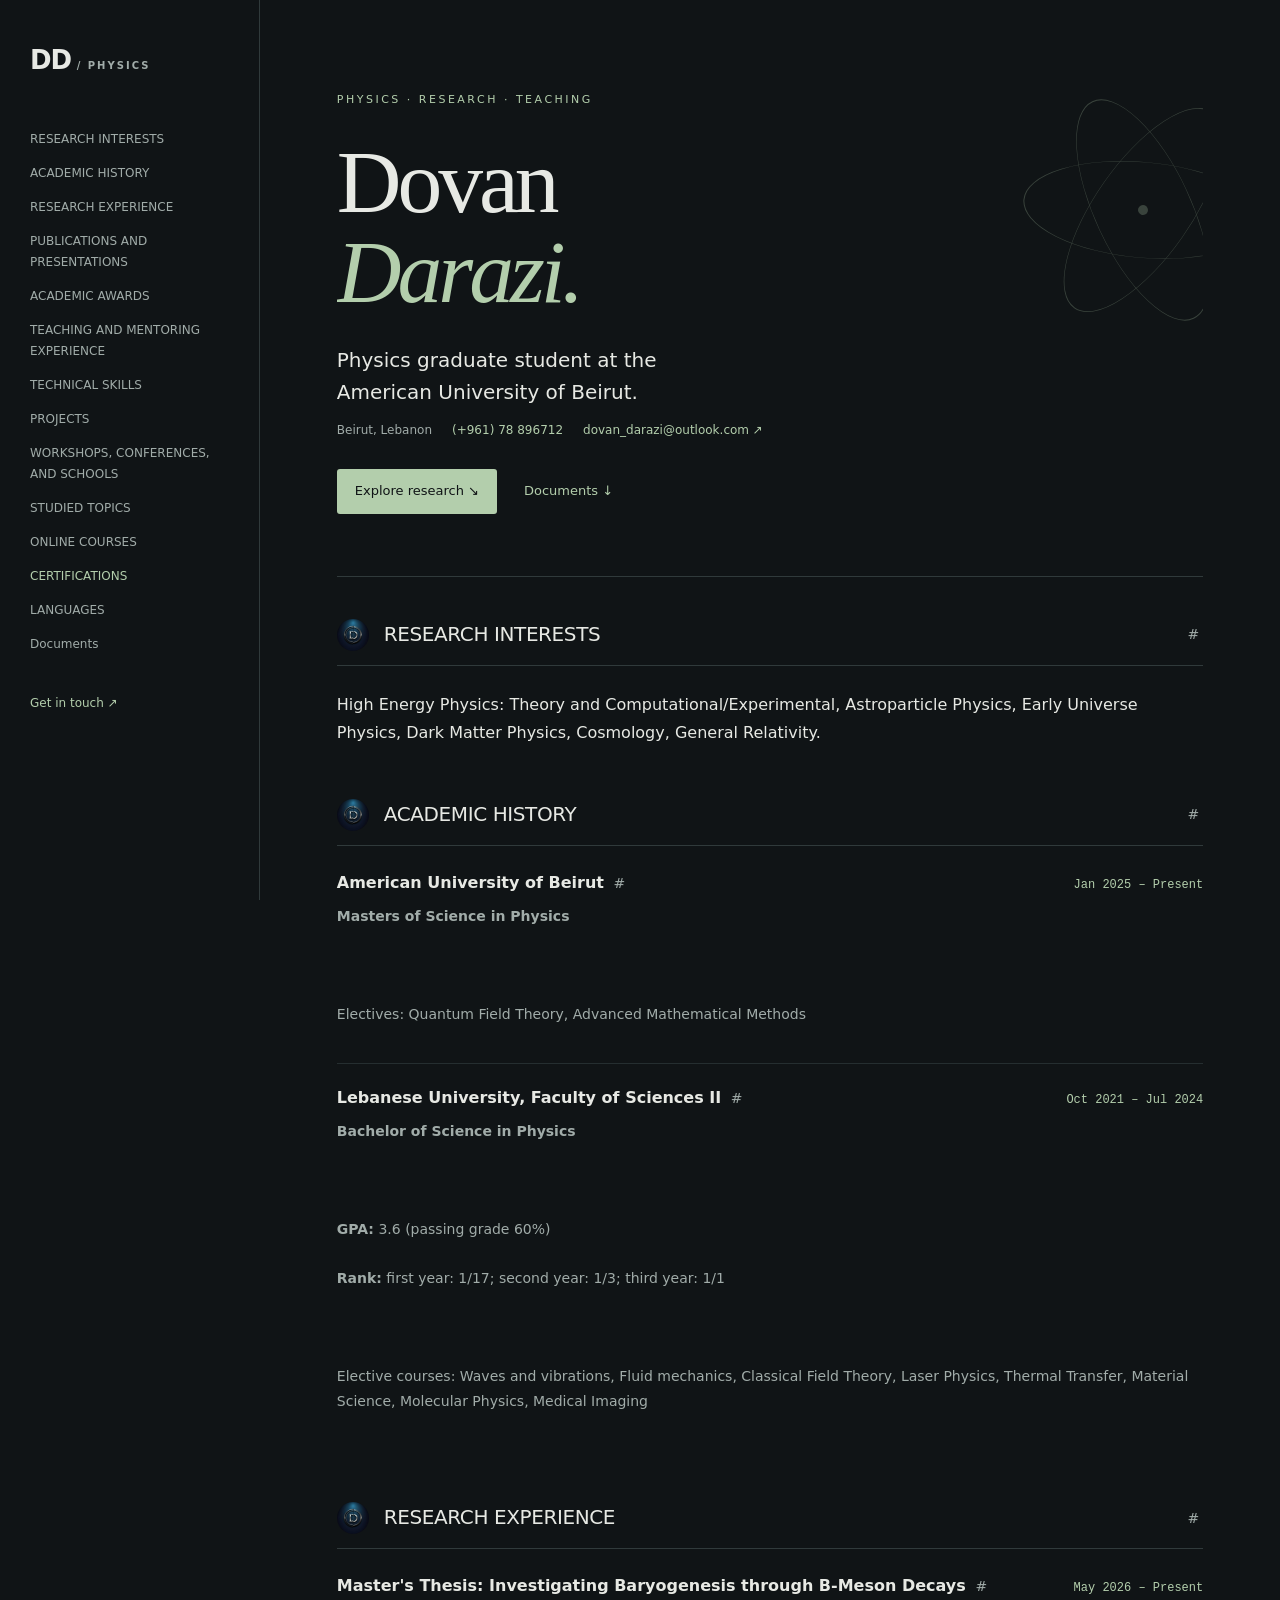
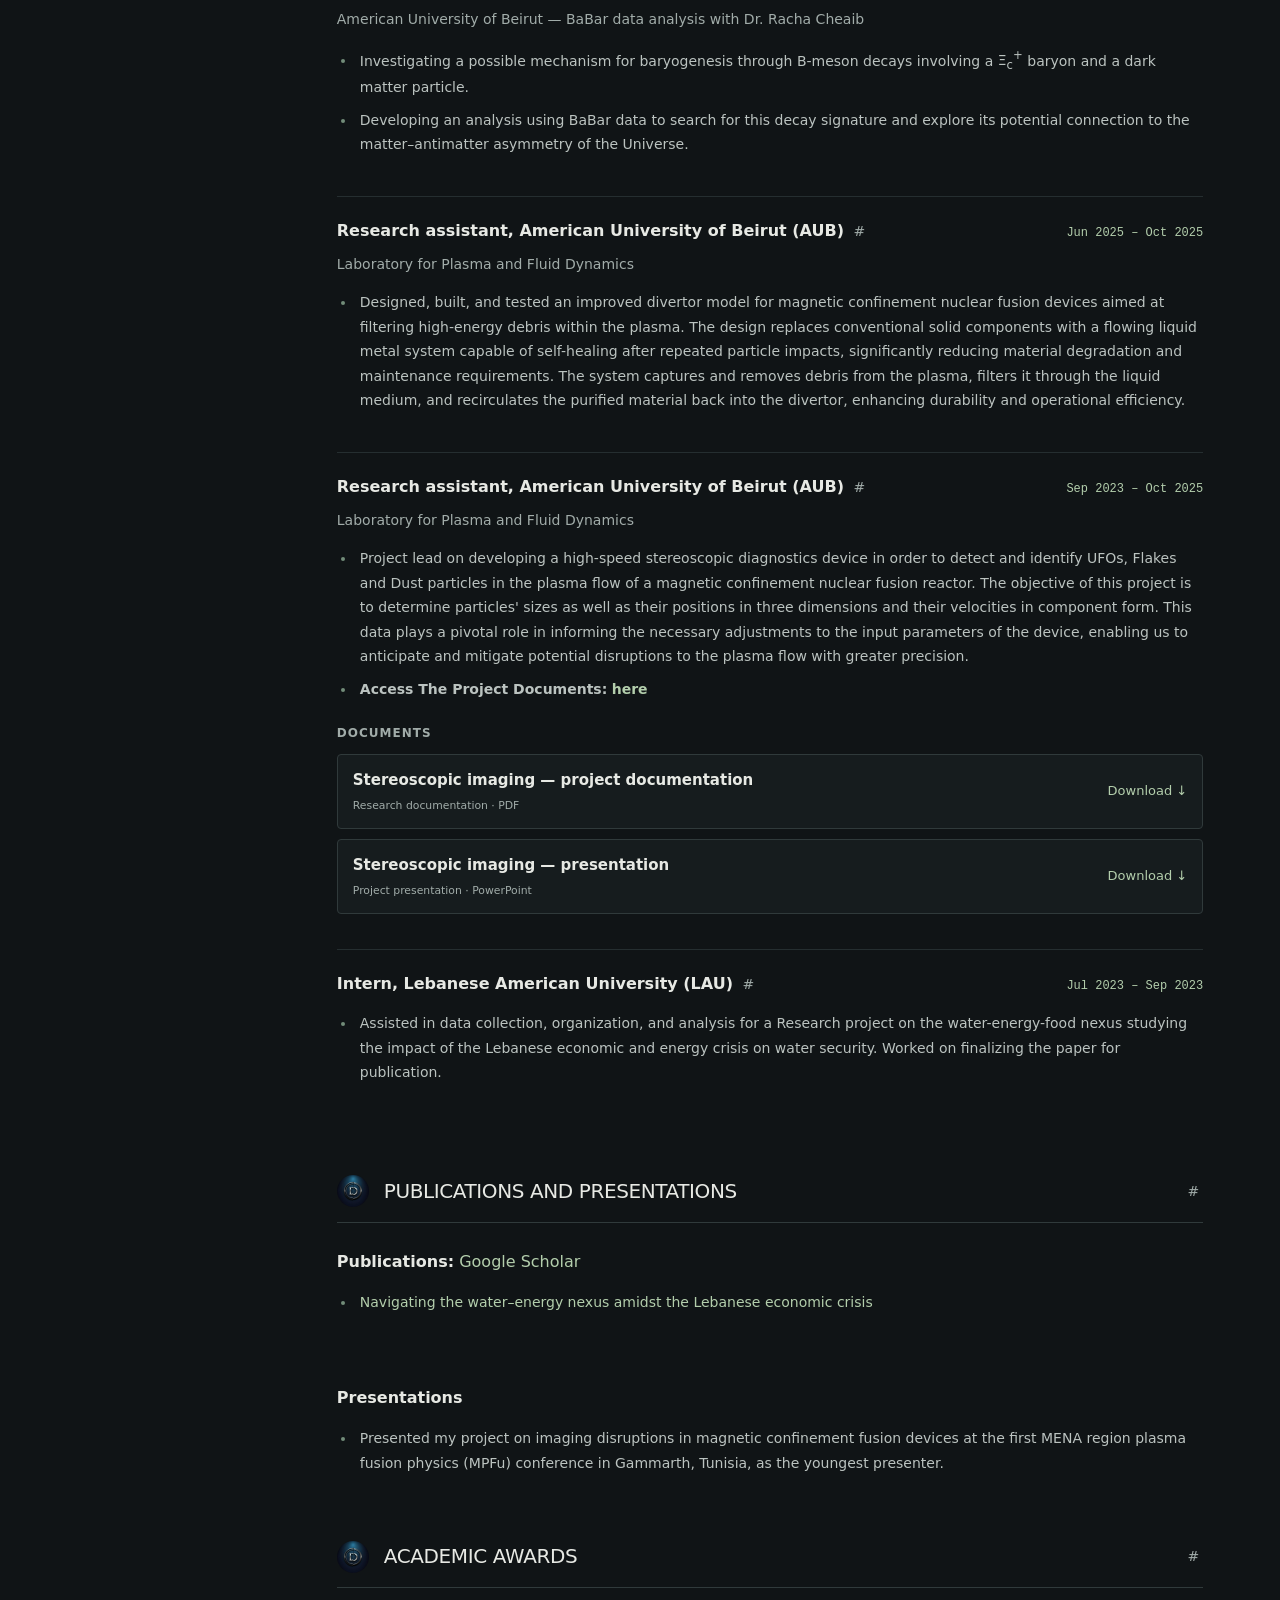
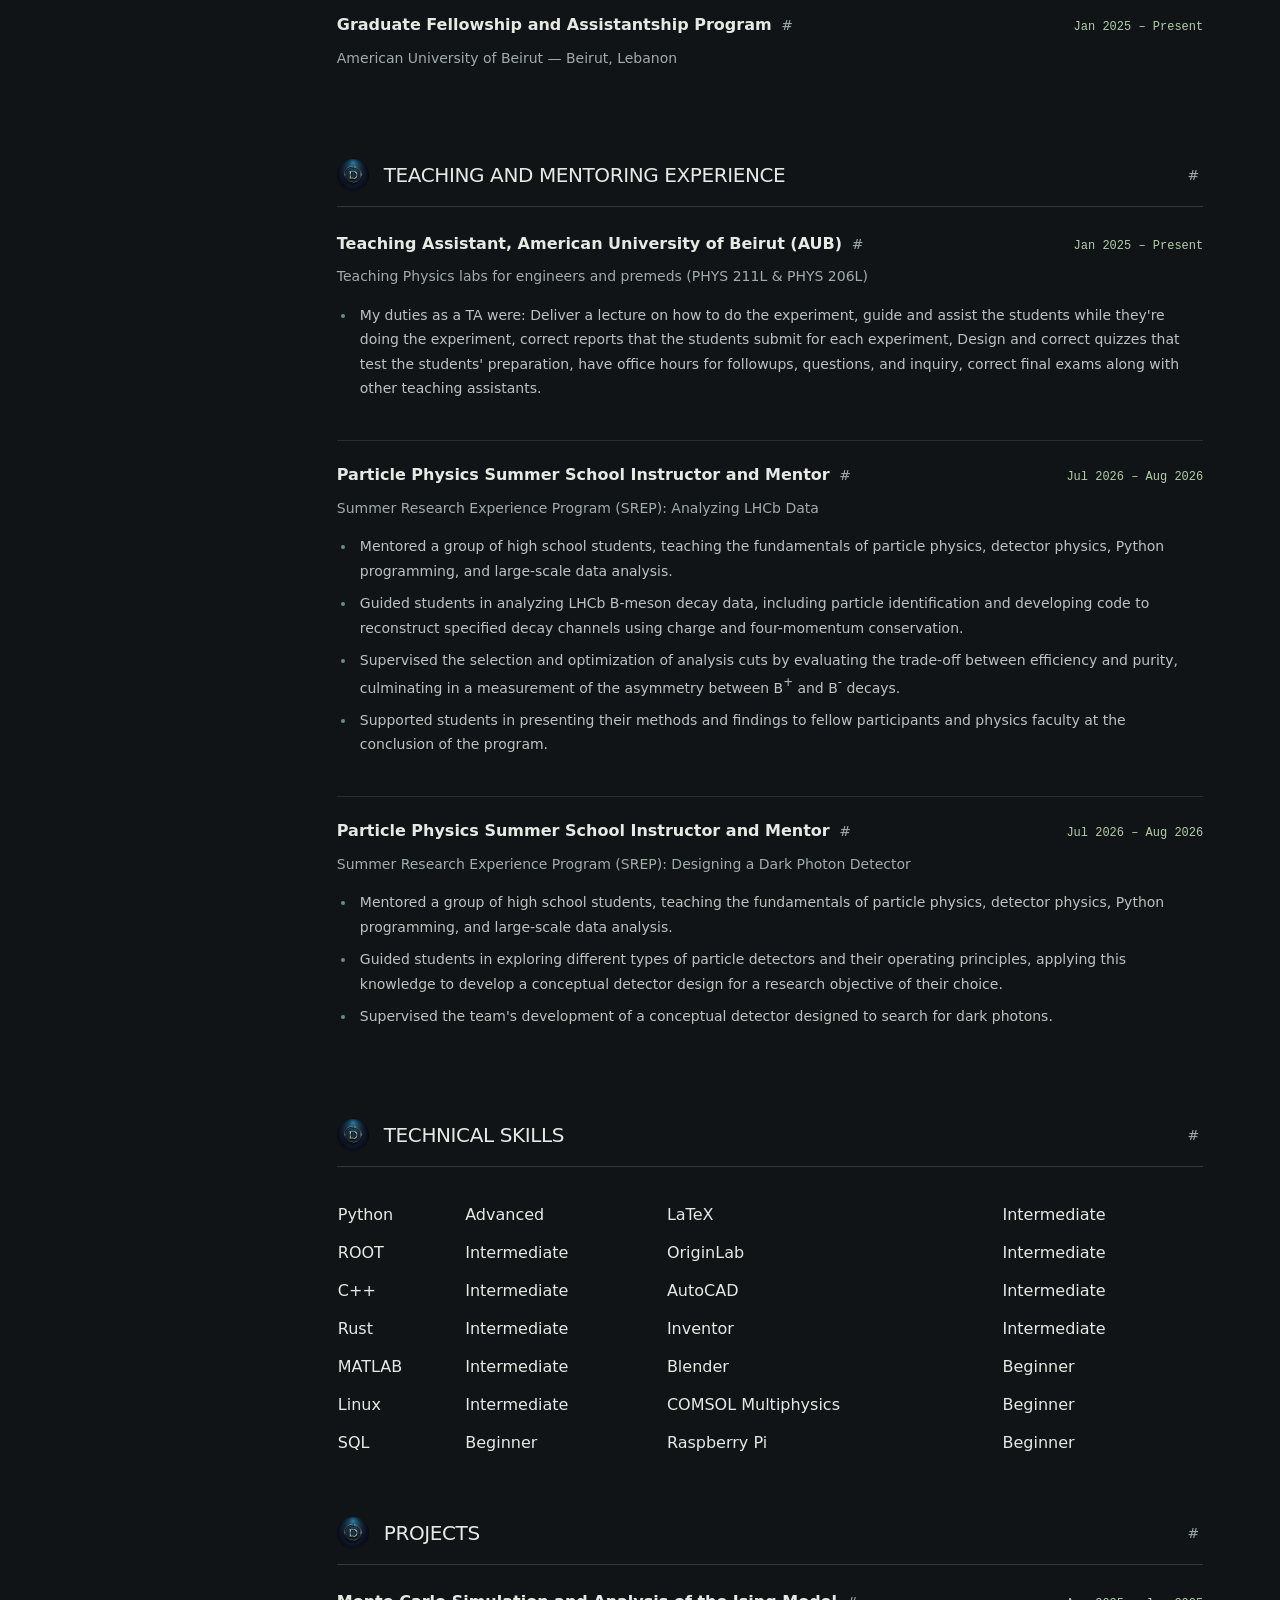
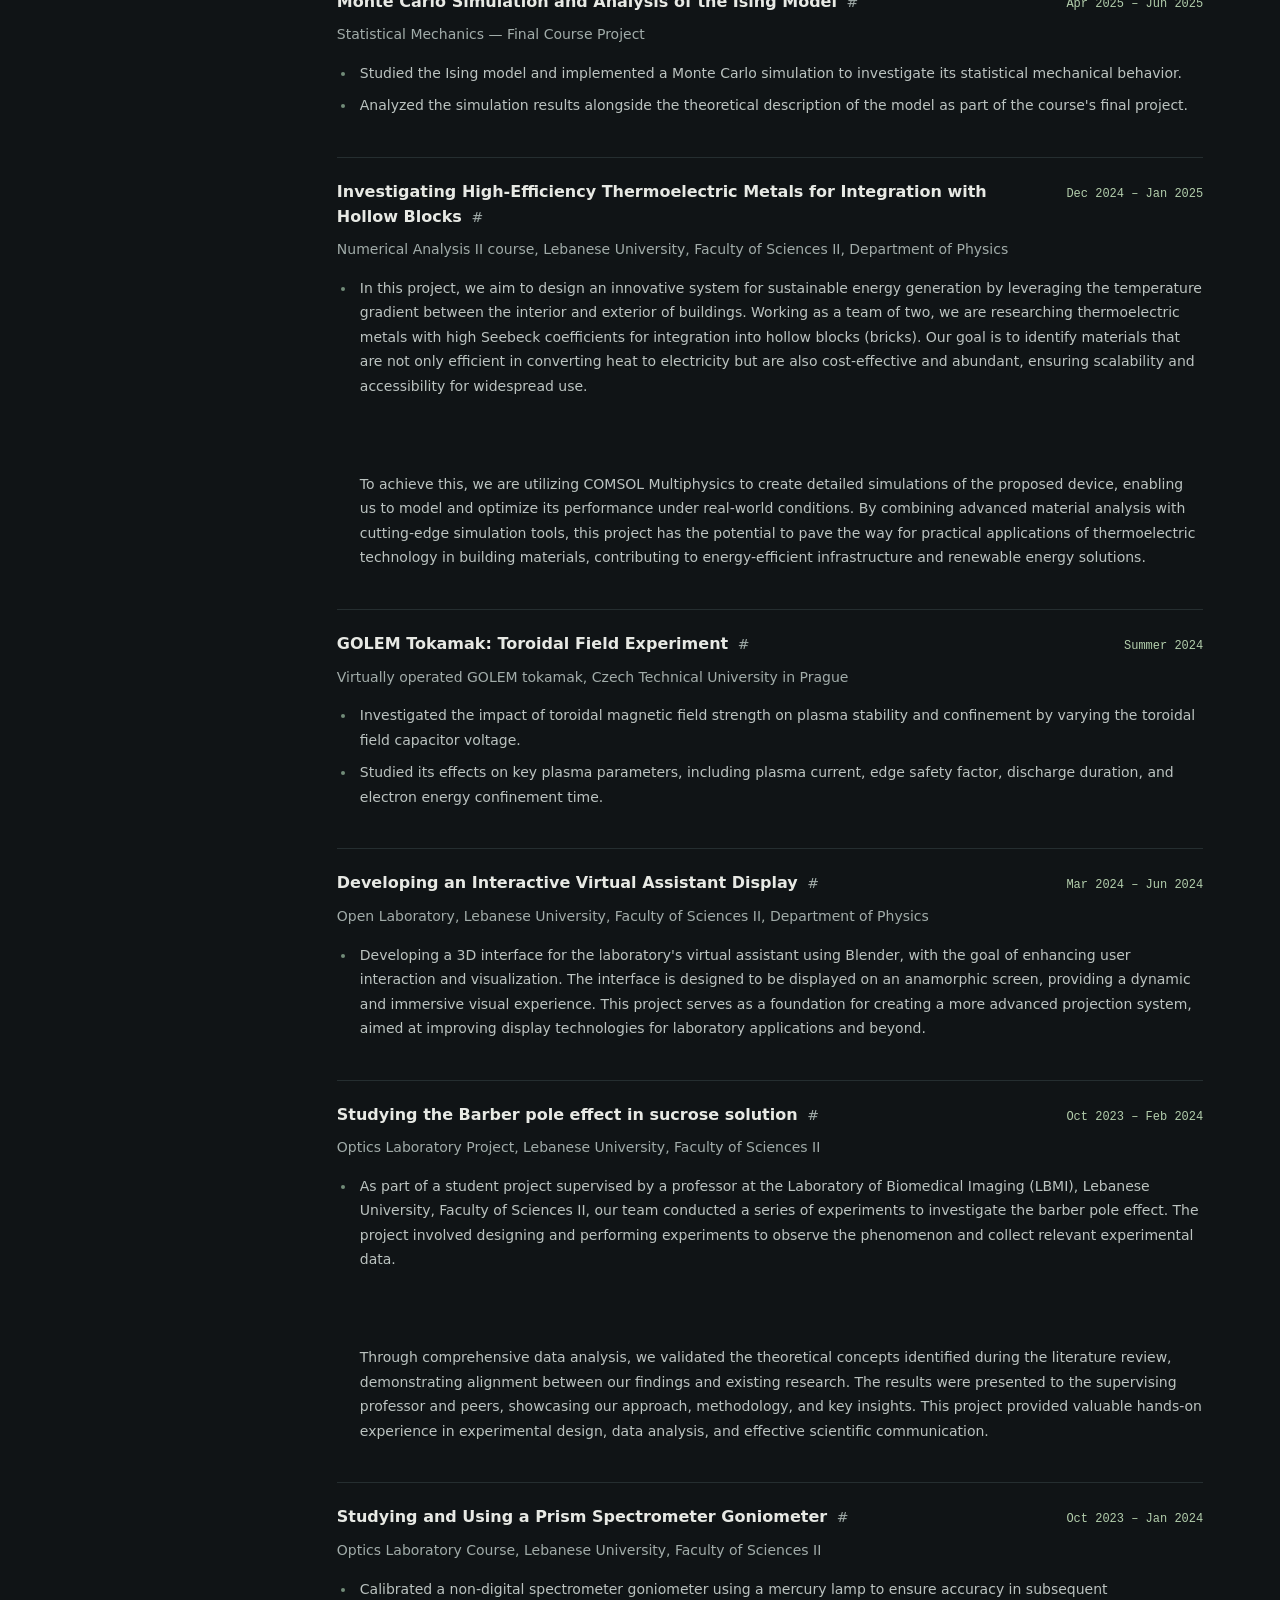
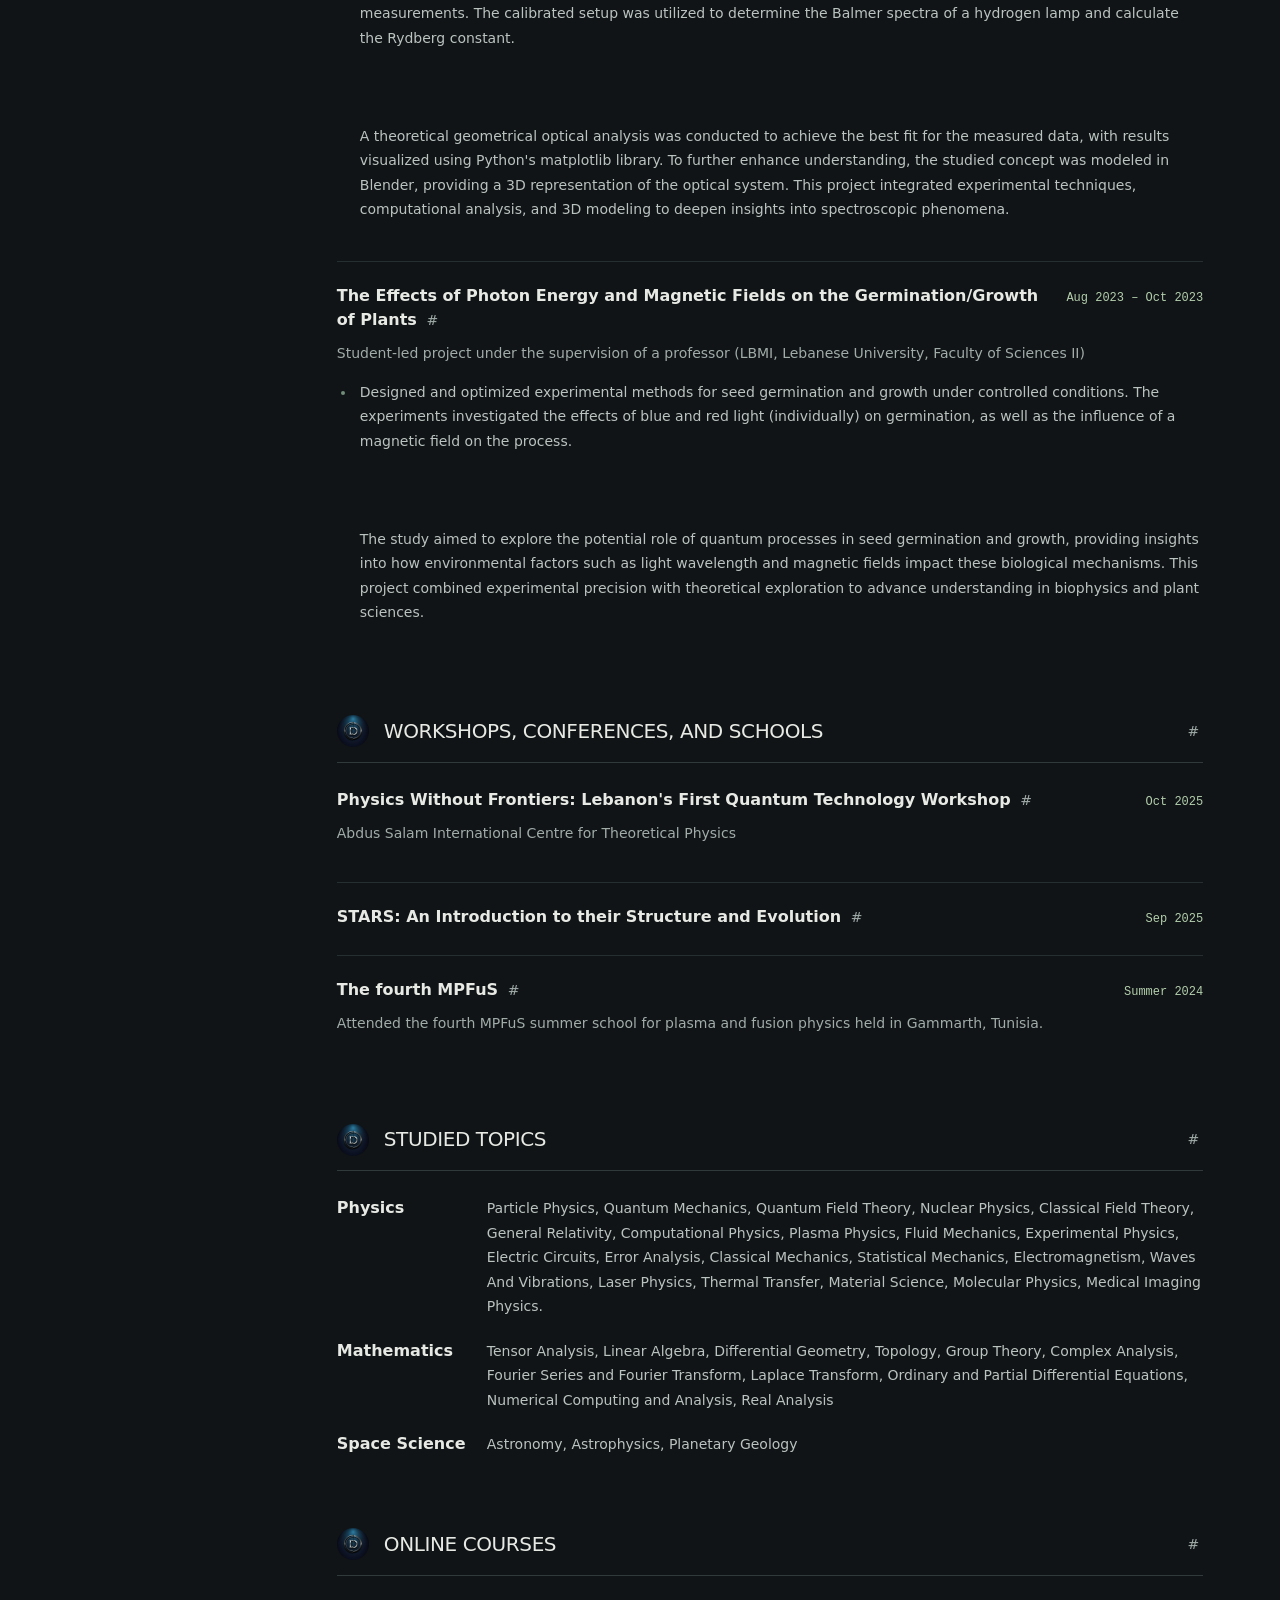
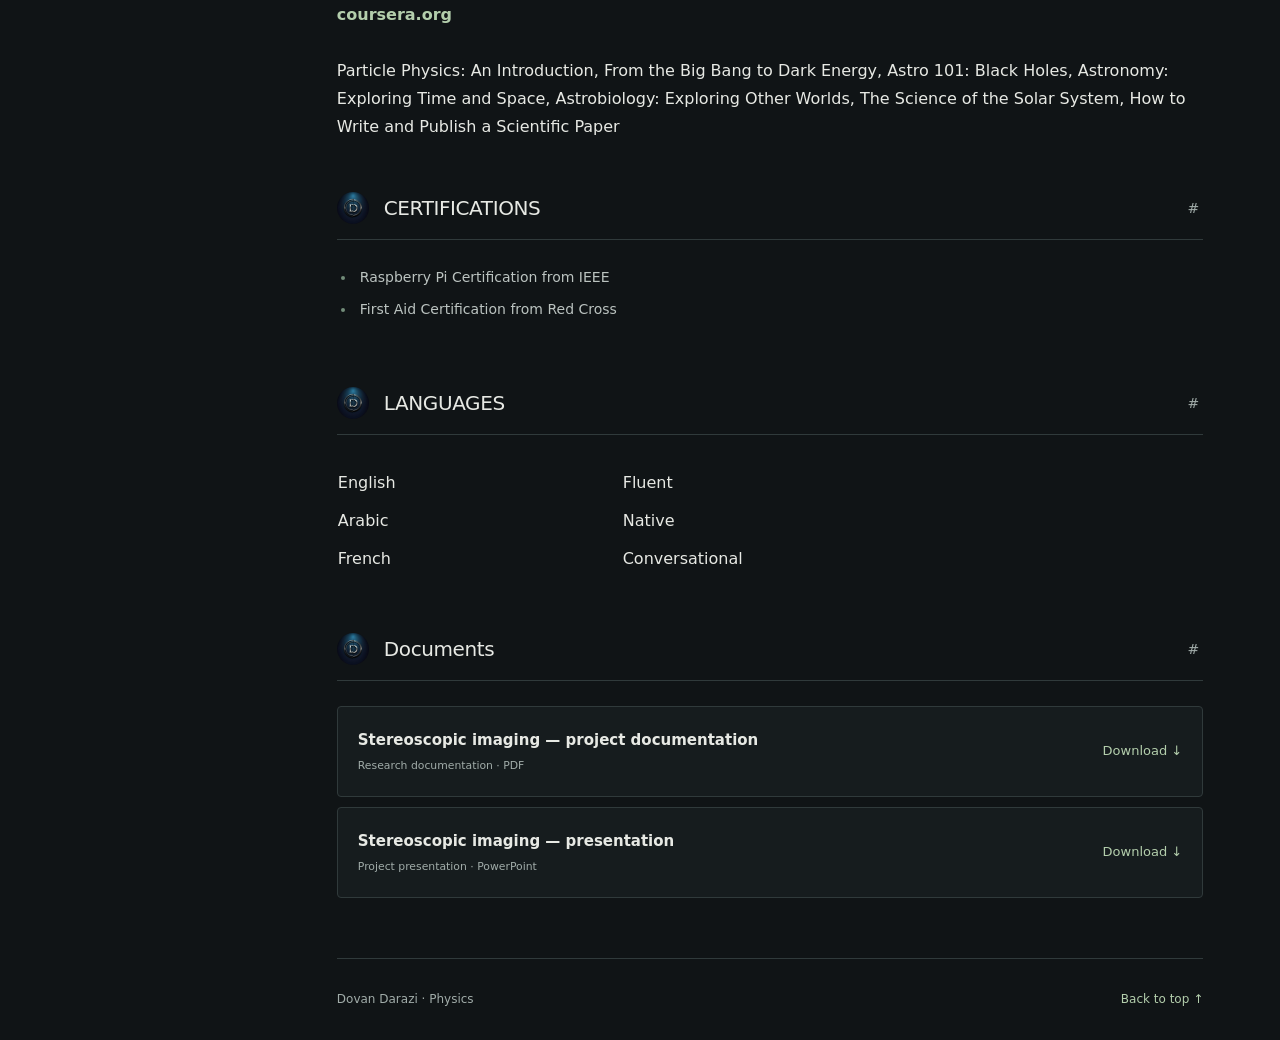
==== index.html @ 381f50c8 "Uploading the Website" ====
<!doctype html><html lang="en"><head><meta charset="utf-8"><meta name="viewport" content="width=device-width,initial-scale=1"><meta name="theme-color" content="#101416"><link rel="stylesheet" href="styles.css"><script defer src="cv-download.js"></script><script defer src="documents.js"></script><script defer src="script.js"></script>

<title>Dovan Darazi | Physics Researcher &amp; Graduate Student</title>
<meta name="description" content="Dovan Darazi, physics graduate student and teaching assistant at the American University of Beirut. Research, publications, projects, and CV.">
<meta name="author" content="Dovan Darazi">
<meta name="robots" content="index, follow, max-image-preview:large">
<link rel="canonical" href="https://dovandarazi.github.io/">
<meta property="og:type" content="profile">
<meta property="og:site_name" content="Dovan Darazi">
<meta property="og:title" content="Dovan Darazi | Physics Researcher &amp; Graduate Student">
<meta property="og:description" content="Dovan Darazi, physics graduate student and teaching assistant at the American University of Beirut. Research, publications, projects, and CV.">
<meta property="og:url" content="https://dovandarazi.github.io/">
<meta property="og:locale" content="en_US">
<meta property="og:image" content="https://dovandarazi.github.io/seo-assets/brand.jpg">
<meta property="og:image:alt" content="Dovan Darazi monogram">
<meta property="og:image:width" content="1024">
<meta property="og:image:height" content="1024">
<meta name="twitter:card" content="summary">
<meta name="twitter:title" content="Dovan Darazi | Physics Researcher &amp; Graduate Student">
<meta name="twitter:description" content="Dovan Darazi, physics graduate student and teaching assistant at the American University of Beirut. Research, publications, projects, and CV.">
<meta name="twitter:image" content="https://dovandarazi.github.io/seo-assets/brand.jpg">
<meta name="twitter:image:alt" content="Dovan Darazi monogram">
<link rel="icon" href="seo-assets/favicon.ico" sizes="any">
<link rel="apple-touch-icon" href="seo-assets/apple-touch-icon.png">
<script id="dovan-profile-data" type="application/ld+json">
{
  "@context": "https://schema.org",
  "@graph": [
    {
      "@type": "WebSite",
      "@id": "https://dovandarazi.github.io/#website",
      "url": "https://dovandarazi.github.io/",
      "name": "Dovan Darazi",
      "inLanguage": "en"
    },
    {
      "@type": "ProfilePage",
      "@id": "https://dovandarazi.github.io/#profile",
      "url": "https://dovandarazi.github.io/",
      "name": "Dovan Darazi | Physics Researcher & Graduate Student",
      "description": "Dovan Darazi, physics graduate student and teaching assistant at the American University of Beirut. Research, publications, projects, and CV.",
      "isPartOf": {
        "@id": "https://dovandarazi.github.io/#website"
      },
      "mainEntity": {
        "@id": "https://dovandarazi.github.io/#person"
      }
    },
    {
      "@type": "Person",
      "@id": "https://dovandarazi.github.io/#person",
      "name": "Dovan Darazi",
      "url": "https://dovandarazi.github.io/",
      "jobTitle": "Physics graduate student and teaching assistant",
      "description": "Dovan Darazi, physics graduate student and teaching assistant at the American University of Beirut. Research, publications, projects, and CV.",
      "affiliation": {
        "@type": "CollegeOrUniversity",
        "name": "American University of Beirut",
        "url": "https://www.aub.edu.lb/"
      },
      "alumniOf": {
        "@type": "CollegeOrUniversity",
        "name": "Lebanese University",
        "url": "https://www.ul.edu.lb/"
      },
      "sameAs": [
        "https://github.com/DovanDarazi",
        "https://scholar.google.com/citations?user=SUrLchwAAAAJ"
      ],
      "knowsAbout": [
        "Particle physics",
        "Plasma physics",
        "Dark matter",
        "Computational physics"
      ],
      "knowsLanguage": [
        "English",
        "Arabic",
        "French"
      ],
      "mainEntityOfPage": {
        "@id": "https://dovandarazi.github.io/#profile"
      }
    }
  ]
}
</script>
<script defer src="seo-assets/legacy-links.js"></script>
</head><body><a class="skip" href="#main">Skip to content</a><aside><a class="brand" href="#top">DD<span> / PHYSICS</span></a><nav aria-label="CV sections"><a href="#research-interests">RESEARCH INTERESTS</a><a href="#education">ACADEMIC HISTORY</a><a href="#professional-experience">RESEARCH EXPERIENCE</a><a href="#publications">PUBLICATIONS AND PRESENTATIONS</a><a href="#awards">ACADEMIC AWARDS</a><a href="#teaching">TEACHING AND MENTORING EXPERIENCE</a><a href="#skills">TECHNICAL SKILLS</a><a href="#projects">PROJECTS</a><a href="#events">WORKSHOPS, CONFERENCES, AND SCHOOLS</a><a href="#studied-topics">STUDIED TOPICS</a><a href="#courses">ONLINE COURSES</a><a href="#certifications">CERTIFICATIONS</a><a href="#languages">LANGUAGES</a><a href="#documents">Documents</a></nav><a class="side-contact" href="mailto:dovan_darazi@outlook.com">Get in touch ↗</a></aside><main id="main"><header id="top" class="hero"><p class="eyebrow">PHYSICS · RESEARCH · TEACHING</p><h1>Dovan<br>
<em>Darazi.</em></h1><p class="intro">Physics graduate student at the<br>American University of Beirut.</p><div class="contact"><span>Beirut, Lebanon</span><a href="tel:+96178896712">(+961) 78 896712</a><a href="mailto:dovan_darazi@outlook.com">dovan_darazi@outlook.com ↗</a></div><div class="actions"><a class="button" href="#professional-experience">Explore research ↘</a><a href="#documents">Documents ↓</a></div><div class="orbit" aria-hidden="true"><i></i><i></i><i></i><b></b></div></header><section id="research-interests" aria-labelledby="title-research-interests"><header class="section-title"><img class="section-logo" src="seo-assets/brand.jpg" alt="" width="32" height="32"><h2 id="title-research-interests">RESEARCH INTERESTS</h2><a class="permalink" href="#research-interests" aria-label="Link to section">#</a></header>High Energy Physics: Theory and Computational/Experimental,
Astroparticle Physics, Early Universe Physics, Dark Matter
Physics, Cosmology, General Relativity.</section>
<section id="education" aria-labelledby="title-education"><header class="section-title"><img class="section-logo" src="seo-assets/brand.jpg" alt="" width="32" height="32"><h2 id="title-education">ACADEMIC HISTORY</h2><a class="permalink" href="#education" aria-label="Link to section">#</a></header><article class="entry" id="aub-msc"><div class="entry-heading"><h3>American University of Beirut <a class="permalink" href="#aub-msc" aria-label="Link to this entry">#</a></h3><span class="date">Jan 2025 – Present</span></div><p class="context">
    <strong>Masters of Science in Physics</strong><br><br>
    <br><br>
    Electives: Quantum Field Theory, Advanced Mathematical Methods
</p></article>

<article class="entry" id="lu-bsc"><div class="entry-heading"><h3>Lebanese University, Faculty of Sciences II <a class="permalink" href="#lu-bsc" aria-label="Link to this entry">#</a></h3><span class="date">Oct 2021 – Jul 2024</span></div><p class="context">
    <strong>Bachelor of Science in Physics</strong><br><br>
    <br><br>
    <strong>GPA:</strong> 3.6 (passing grade 60%)<br><br>
    <strong>Rank:</strong> first year: 1/17; second year: 1/3;
    third year: 1/1<br><br>
    <br><br>
    Elective courses: Waves and vibrations, Fluid mechanics,
    Classical Field Theory, Laser Physics, Thermal Transfer,
    Material Science, Molecular Physics, Medical Imaging
</p></article></section>
<section id="professional-experience" aria-labelledby="title-professional-experience"><header class="section-title"><img class="section-logo" src="seo-assets/brand.jpg" alt="" width="32" height="32"><h2 id="title-professional-experience">RESEARCH EXPERIENCE</h2><a class="permalink" href="#professional-experience" aria-label="Link to section">#</a></header><article class="entry" id="master-s-thesis-investigating-baryogenesis-through-b-meson-decays"><div class="entry-heading"><h3>Master&#x27;s Thesis: Investigating Baryogenesis through B-Meson Decays <a class="permalink" href="#master-s-thesis-investigating-baryogenesis-through-b-meson-decays" aria-label="Link to this entry">#</a></h3><span class="date">May 2026 – Present</span></div><p class="context">American University of Beirut — BaBar data analysis with Dr. Racha Cheaib</p><ul><li> Investigating a possible mechanism for baryogenesis through B-meson decays involving a <span class="math">Ξ<sub>c</sub><sup>+</sup></span> baryon and a dark matter particle.
    </li><li> Developing an analysis using BaBar data to search for this decay signature and explore its potential connection to the matter–antimatter asymmetry of the Universe.</li></ul></article>


<article class="entry" id="liquid-metal-divertor"><div class="entry-heading"><h3>Research assistant, American University of Beirut (AUB) <a class="permalink" href="#liquid-metal-divertor" aria-label="Link to this entry">#</a></h3><span class="date">Jun 2025 – Oct 2025</span></div><p class="context">Laboratory for Plasma and Fluid Dynamics</p><ul><li> Designed, built, and tested an improved divertor model
    for magnetic confinement nuclear fusion devices aimed at
    filtering high-energy debris within the plasma. The design
    replaces conventional solid components with a flowing liquid
    metal system capable of self-healing after repeated particle
    impacts, significantly reducing material degradation and
    maintenance requirements. The system captures and removes
    debris from the plasma, filters it through the liquid medium,
    and recirculates the purified material back into the divertor,
    enhancing durability and operational efficiency.</li></ul></article>

<article class="entry" id="stereoscopic-diagnostics"><div class="entry-heading"><h3>Research assistant, American University of Beirut (AUB) <a class="permalink" href="#stereoscopic-diagnostics" aria-label="Link to this entry">#</a></h3><span class="date">Sep 2023 – Oct 2025</span></div><p class="context">Laboratory for Plasma and Fluid Dynamics</p><ul><li> Project lead on developing a high-speed stereoscopic
    diagnostics device in order to detect and identify UFOs,
    Flakes and Dust particles in the plasma flow of a magnetic
    confinement nuclear fusion reactor. The objective of this
    project is to determine particles&#x27; sizes as well as their
    positions in three dimensions and their velocities in
    component form. This data plays a pivotal role in informing
    the necessary adjustments to the input parameters of the
    device, enabling us to anticipate and mitigate potential
    disruptions to the plasma flow with greater precision.

    </li><li> <strong>Access The Project Documents:</strong>
    <a href="https://dovandarazi.github.io/#professional-experience"><strong>here</strong></a></li></ul></article>

<article class="entry" id="lau-internship"><div class="entry-heading"><h3>Intern, Lebanese American University (LAU) <a class="permalink" href="#lau-internship" aria-label="Link to this entry">#</a></h3><span class="date">Jul 2023 – Sep 2023</span></div><ul><li> Assisted in data collection, organization, and analysis
    for a Research project on the water-energy-food nexus studying
    the impact of the Lebanese economic and energy crisis on
    water security. Worked on finalizing the paper for publication.</li></ul></article></section>
<section id="publications" aria-labelledby="title-publications"><header class="section-title"><img class="section-logo" src="seo-assets/brand.jpg" alt="" width="32" height="32"><h2 id="title-publications">PUBLICATIONS AND PRESENTATIONS</h2><a class="permalink" href="#publications" aria-label="Link to section">#</a></header><strong>Publications:</strong>
<a href="https://scholar.google.com/citations?hl=en&amp;user=SUrLchwAAAAJ">Google Scholar</a>

<ul><li>
    <a href="https://doi.org/10.2166/aqua.2024.329">Navigating the water–energy nexus amidst the Lebanese
          economic crisis</a>
</li></ul>

<br><br>
<strong>Presentations</strong>

<ul><li> Presented my project on imaging disruptions in magnetic
    confinement fusion devices at the first MENA region plasma
    fusion physics (MPFu) conference in Gammarth, Tunisia, as the
    youngest presenter.
</li></ul></section>
<section id="awards" aria-labelledby="title-awards"><header class="section-title"><img class="section-logo" src="seo-assets/brand.jpg" alt="" width="32" height="32"><h2 id="title-awards">ACADEMIC AWARDS</h2><a class="permalink" href="#awards" aria-label="Link to section">#</a></header><article class="entry" id="graduate-fellowship"><div class="entry-heading"><h3>Graduate Fellowship and Assistantship Program <a class="permalink" href="#graduate-fellowship" aria-label="Link to this entry">#</a></h3><span class="date">Jan 2025 – Present</span></div><p class="context">American University of Beirut — Beirut, Lebanon</p></article></section>
<section id="teaching" aria-labelledby="title-teaching"><header class="section-title"><img class="section-logo" src="seo-assets/brand.jpg" alt="" width="32" height="32"><h2 id="title-teaching">TEACHING AND MENTORING EXPERIENCE</h2><a class="permalink" href="#teaching" aria-label="Link to section">#</a></header><article class="entry" id="teaching-assistant"><div class="entry-heading"><h3>Teaching Assistant, American University of Beirut (AUB) <a class="permalink" href="#teaching-assistant" aria-label="Link to this entry">#</a></h3><span class="date">Jan 2025 – Present</span></div><p class="context">Teaching Physics labs for engineers and premeds
(PHYS 211L &amp; PHYS 206L)</p><ul><li> My duties as a TA were: Deliver a lecture on how to do
    the experiment, guide and assist the students while they&#x27;re
    doing the experiment, correct reports that the students submit
    for each experiment, Design and correct quizzes that test the
    students&#x27; preparation, have office hours for followups,
    questions, and inquiry, correct final exams along with other
    teaching assistants.</li></ul></article>

<article class="entry" id="srep-lhcb"><div class="entry-heading"><h3>Particle Physics Summer School Instructor and Mentor <a class="permalink" href="#srep-lhcb" aria-label="Link to this entry">#</a></h3><span class="date">Jul 2026 – Aug 2026</span></div><p class="context">Summer Research Experience Program (SREP): Analyzing LHCb Data</p><ul><li> Mentored a group of high school students, teaching the
    fundamentals of particle physics, detector physics, Python
    programming, and large-scale data analysis.

    </li><li> Guided students in analyzing LHCb B-meson decay data,
    including particle identification and developing code to
    reconstruct specified decay channels using charge and
    four-momentum conservation.

    </li><li> Supervised the selection and optimization of analysis
    cuts by evaluating the trade-off between efficiency and purity,
    culminating in a measurement of the asymmetry between B<span class="math"><sup>+</sup></span>
    and B<span class="math"><sup>-</sup></span> decays.

    </li><li> Supported students in presenting their methods and
    findings to fellow participants and physics faculty at the
    conclusion of the program.</li></ul></article>

<article class="entry" id="srep-dark-photon"><div class="entry-heading"><h3>Particle Physics Summer School Instructor and Mentor <a class="permalink" href="#srep-dark-photon" aria-label="Link to this entry">#</a></h3><span class="date">Jul 2026 – Aug 2026</span></div><p class="context">Summer Research Experience Program (SREP):
Designing a Dark Photon Detector</p><ul><li> Mentored a group of high school students, teaching the
    fundamentals of particle physics, detector physics, Python
    programming, and large-scale data analysis.

    </li><li> Guided students in exploring different types of particle
    detectors and their operating principles, applying this
    knowledge to develop a conceptual detector design for a
    research objective of their choice.

    </li><li> Supervised the team&#x27;s development of a conceptual
    detector designed to search for dark photons.</li></ul></article></section>
<section id="skills" aria-labelledby="title-skills"><header class="section-title"><img class="section-logo" src="seo-assets/brand.jpg" alt="" width="32" height="32"><h2 id="title-skills">TECHNICAL SKILLS</h2><a class="permalink" href="#skills" aria-label="Link to section">#</a></header><div style="overflow-x:auto"><table style="width:100%;text-align:left;border-spacing:0 8px"><tr><td>
    Python </td><td> Advanced
        </td><td> LaTeX </td><td> Intermediate </td></tr><tr><td>
    ROOT </td><td> Intermediate
        </td><td> OriginLab </td><td> Intermediate </td></tr><tr><td>
    C++ </td><td> Intermediate
        </td><td> AutoCAD </td><td> Intermediate </td></tr><tr><td>
    Rust </td><td> Intermediate
        </td><td> Inventor </td><td> Intermediate </td></tr><tr><td>
    MATLAB </td><td> Intermediate
        </td><td> Blender </td><td> Beginner </td></tr><tr><td>
    Linux </td><td> Intermediate
        </td><td> COMSOL Multiphysics </td><td> Beginner </td></tr><tr><td>
    SQL </td><td> Beginner
        </td><td> Raspberry Pi </td><td> Beginner
</td></tr></table></div></section>
<section id="projects" aria-labelledby="title-projects"><header class="section-title"><img class="section-logo" src="seo-assets/brand.jpg" alt="" width="32" height="32"><h2 id="title-projects">PROJECTS</h2><a class="permalink" href="#projects" aria-label="Link to section">#</a></header><article class="entry" id="monte-carlo-simulation-and-analysis-of-the-ising-model"><div class="entry-heading"><h3>Monte Carlo Simulation and Analysis of the Ising Model <a class="permalink" href="#monte-carlo-simulation-and-analysis-of-the-ising-model" aria-label="Link to this entry">#</a></h3><span class="date">Apr 2025 – Jun 2025</span></div><p class="context">Statistical Mechanics — Final Course Project</p><ul><li> Studied the Ising model and implemented a Monte Carlo simulation to investigate its statistical mechanical behavior.
    </li><li> Analyzed the simulation results alongside the theoretical description of the model as part of the course&#x27;s final project.</li></ul></article>


<article class="entry" id="thermoelectric-metals"><div class="entry-heading"><h3>Investigating High-Efficiency Thermoelectric Metals
for Integration with Hollow Blocks <a class="permalink" href="#thermoelectric-metals" aria-label="Link to this entry">#</a></h3><span class="date">Dec 2024 – Jan 2025</span></div><p class="context">Numerical Analysis II course, Lebanese University,
Faculty of Sciences II, Department of Physics</p><ul><li> In this project, we aim to design an innovative system
    for sustainable energy generation by leveraging the temperature
    gradient between the interior and exterior of buildings.
    Working as a team of two, we are researching thermoelectric
    metals with high Seebeck coefficients for integration into
    hollow blocks (bricks). Our goal is to identify materials that
    are not only efficient in converting heat to electricity but
    are also cost-effective and abundant, ensuring scalability
    and accessibility for widespread use.

    <br><br><br><br>
    To achieve this, we are utilizing COMSOL Multiphysics to create
    detailed simulations of the proposed device, enabling us to
    model and optimize its performance under real-world conditions.
    By combining advanced material analysis with cutting-edge
    simulation tools, this project has the potential to pave the
    way for practical applications of thermoelectric technology in
    building materials, contributing to energy-efficient
    infrastructure and renewable energy solutions.</li></ul></article>


<article class="entry" id="golem-tokamak-toroidal-field-experiment"><div class="entry-heading"><h3>GOLEM Tokamak: Toroidal Field Experiment <a class="permalink" href="#golem-tokamak-toroidal-field-experiment" aria-label="Link to this entry">#</a></h3><span class="date">Summer 2024</span></div><p class="context">Virtually operated GOLEM tokamak, Czech Technical University in Prague</p><ul><li> Investigated the impact of toroidal magnetic field strength on plasma stability and confinement by varying the toroidal field capacitor voltage.
    </li><li> Studied its effects on key plasma parameters, including plasma current, edge safety factor, discharge duration, and electron energy confinement time.</li></ul></article>

<article class="entry" id="virtual-assistant"><div class="entry-heading"><h3>Developing an Interactive Virtual Assistant Display <a class="permalink" href="#virtual-assistant" aria-label="Link to this entry">#</a></h3><span class="date">Mar 2024 – Jun 2024</span></div><p class="context">Open Laboratory, Lebanese University, Faculty of Sciences II,
Department of Physics</p><ul><li> Developing a 3D interface for the laboratory&#x27;s virtual
    assistant using Blender, with the goal of enhancing user
    interaction and visualization. The interface is designed to
    be displayed on an anamorphic screen, providing a dynamic
    and immersive visual experience. This project serves as a
    foundation for creating a more advanced projection system,
    aimed at improving display technologies for laboratory
    applications and beyond.</li></ul></article>

<article class="entry" id="barber-pole"><div class="entry-heading"><h3>Studying the Barber pole effect in sucrose solution <a class="permalink" href="#barber-pole" aria-label="Link to this entry">#</a></h3><span class="date">Oct 2023 – Feb 2024</span></div><p class="context">Optics Laboratory Project, Lebanese University,
Faculty of Sciences II</p><ul><li> As part of a student project supervised by a professor
    at the Laboratory of Biomedical Imaging (LBMI), Lebanese
    University, Faculty of Sciences II, our team conducted a series
    of experiments to investigate the barber pole effect. The
    project involved designing and performing experiments to
    observe the phenomenon and collect relevant experimental data.

    <br><br><br><br>
    Through comprehensive data analysis, we validated the
    theoretical concepts identified during the literature review,
    demonstrating alignment between our findings and existing
    research. The results were presented to the supervising
    professor and peers, showcasing our approach, methodology,
    and key insights. This project provided valuable hands-on
    experience in experimental design, data analysis, and
    effective scientific communication.</li></ul></article>

<article class="entry" id="spectrometer"><div class="entry-heading"><h3>Studying and Using a Prism Spectrometer Goniometer <a class="permalink" href="#spectrometer" aria-label="Link to this entry">#</a></h3><span class="date">Oct 2023 – Jan 2024</span></div><p class="context">Optics Laboratory Course, Lebanese University,
Faculty of Sciences II</p><ul><li> Calibrated a non-digital spectrometer goniometer using a
    mercury lamp to ensure accuracy in subsequent measurements.
    The calibrated setup was utilized to determine the Balmer
    spectra of a hydrogen lamp and calculate the Rydberg constant.

    <br><br><br><br>
    A theoretical geometrical optical analysis was conducted to
    achieve the best fit for the measured data, with results
    visualized using Python&#x27;s matplotlib library. To further
    enhance understanding, the studied concept was modeled in
    Blender, providing a 3D representation of the optical system.
    This project integrated experimental techniques, computational
    analysis, and 3D modeling to deepen insights into
    spectroscopic phenomena.</li></ul></article>

<article class="entry" id="plant-growth"><div class="entry-heading"><h3>The Effects of Photon Energy and Magnetic Fields
on the Germination/Growth of Plants <a class="permalink" href="#plant-growth" aria-label="Link to this entry">#</a></h3><span class="date">Aug 2023 – Oct 2023</span></div><p class="context">Student-led project under the supervision of a professor
(LBMI, Lebanese University, Faculty of Sciences II)</p><ul><li> Designed and optimized experimental methods for seed
    germination and growth under controlled conditions. The
    experiments investigated the effects of blue and red light
    (individually) on germination, as well as the influence of a
    magnetic field on the process.

    <br><br><br><br>
    The study aimed to explore the potential role of quantum
    processes in seed germination and growth, providing insights
    into how environmental factors such as light wavelength and
    magnetic fields impact these biological mechanisms. This
    project combined experimental precision with theoretical
    exploration to advance understanding in biophysics and
    plant sciences.</li></ul></article></section>
<section id="events" aria-labelledby="title-events"><header class="section-title"><img class="section-logo" src="seo-assets/brand.jpg" alt="" width="32" height="32"><h2 id="title-events">WORKSHOPS, CONFERENCES, AND SCHOOLS</h2><a class="permalink" href="#events" aria-label="Link to section">#</a></header><article class="entry" id="quantum-workshop"><div class="entry-heading"><h3>Physics Without Frontiers:
Lebanon&#x27;s First Quantum Technology Workshop <a class="permalink" href="#quantum-workshop" aria-label="Link to this entry">#</a></h3><span class="date">Oct 2025</span></div><p class="context">Abdus Salam International Centre for Theoretical Physics</p></article>

<article class="entry" id="stars"><div class="entry-heading"><h3>STARS: An Introduction to their Structure and Evolution <a class="permalink" href="#stars" aria-label="Link to this entry">#</a></h3><span class="date">Sep 2025</span></div></article>

<article class="entry" id="mpfus-school"><div class="entry-heading"><h3>The fourth MPFuS <a class="permalink" href="#mpfus-school" aria-label="Link to this entry">#</a></h3><span class="date">Summer 2024</span></div><p class="context">Attended the fourth MPFuS summer school for plasma and fusion
physics held in Gammarth, Tunisia.</p></article></section>
<section id="studied-topics" aria-labelledby="title-studied-topics"><header class="section-title"><img class="section-logo" src="seo-assets/brand.jpg" alt="" width="32" height="32"><h2 id="title-studied-topics">STUDIED TOPICS</h2><a class="permalink" href="#studied-topics" aria-label="Link to section">#</a></header><div class="topic"><h3>Physics</h3><p>Particle Physics, Quantum Mechanics, Quantum Field Theory,
Nuclear Physics, Classical Field Theory, General Relativity,
Computational Physics, Plasma Physics, Fluid Mechanics,
Experimental Physics, Electric Circuits, Error Analysis,
Classical Mechanics, Statistical Mechanics, Electromagnetism,
Waves And Vibrations, Laser Physics, Thermal Transfer,
Material Science, Molecular Physics, Medical Imaging Physics.</p></div>

<div class="topic"><h3>Mathematics</h3><p>Tensor Analysis, Linear Algebra, Differential Geometry,
Topology, Group Theory, Complex Analysis, Fourier Series and
Fourier Transform, Laplace Transform, Ordinary and Partial
Differential Equations, Numerical Computing and Analysis,
Real Analysis</p></div>

<div class="topic"><h3>Space Science</h3><p>Astronomy, Astrophysics, Planetary Geology</p></div></section>
<section id="courses" aria-labelledby="title-courses"><header class="section-title"><img class="section-logo" src="seo-assets/brand.jpg" alt="" width="32" height="32"><h2 id="title-courses">ONLINE COURSES</h2><a class="permalink" href="#courses" aria-label="Link to section">#</a></header><strong><a href="https://www.coursera.org/">coursera.org</a></strong>

<br><br>
Particle Physics: An Introduction, From the Big Bang to Dark
Energy, Astro 101: Black Holes, Astronomy: Exploring Time and
Space, Astrobiology: Exploring Other Worlds, The Science of
the Solar System, How to Write and Publish a Scientific Paper</section>
<section id="certifications" aria-labelledby="title-certifications"><header class="section-title"><img class="section-logo" src="seo-assets/brand.jpg" alt="" width="32" height="32"><h2 id="title-certifications">CERTIFICATIONS</h2><a class="permalink" href="#certifications" aria-label="Link to section">#</a></header><ul><li> Raspberry Pi Certification from IEEE
    </li><li> First Aid Certification from Red Cross
</li></ul></section>
<section id="languages" aria-labelledby="title-languages"><header class="section-title"><img class="section-logo" src="seo-assets/brand.jpg" alt="" width="32" height="32"><h2 id="title-languages">LANGUAGES</h2><a class="permalink" href="#languages" aria-label="Link to section">#</a></header><div style="overflow-x:auto"><table style="width:100%;text-align:left;border-spacing:0 8px"><tr><td>
    English </td><td> Fluent </td></tr><tr><td>
    Arabic </td><td> Native </td></tr><tr><td>
    French </td><td> Conversational
</td></tr></table></div></section>
<section id="documents" aria-labelledby="title-documents"><header class="section-title"><img class="section-logo" src="seo-assets/brand.jpg" alt="" width="32" height="32"><h2 id="title-documents">Documents</h2><a href="#documents" class="permalink" aria-label="Link to Documents">#</a></header><div id="cv-download"></div><div id="document-list"></div><noscript><p>Enable JavaScript to display the document list.</p><p><a href="documents/stereoscopic-imaging-report.pdf" download>Download imaging report</a> · <a href="documents/stereoscopic-imaging-presentation.pptx" download>Download imaging presentation</a></p></noscript></section><footer><span>Dovan Darazi · Physics</span><a href="#top">Back to top ↑</a></footer></main></body></html>
---- styles.css ----
:root{color-scheme:dark;--bg:#101416;--panel:#161c1e;--text:#e7e9e4;--muted:#a1aca9;--accent:#b3ceac;--line:#303a3b}*{box-sizing:border-box}html{scroll-behavior:smooth;scroll-padding-top:28px}body{margin:0;background:var(--bg);color:var(--text);font:16px/1.75 system-ui,-apple-system,BlinkMacSystemFont,"Segoe UI",sans-serif}a{color:var(--accent);text-decoration:none;text-underline-offset:4px}a:hover{text-decoration:underline}a:focus-visible,button:focus-visible{outline:2px solid var(--accent);outline-offset:5px}aside{position:fixed;inset:0 auto 0 0;width:260px;padding:38px 30px;border-right:1px solid var(--line);overflow:auto;background:var(--bg)}.brand{font-size:26px;font-weight:700;color:var(--text);letter-spacing:-1px}.brand span{font-size:10px;letter-spacing:2px;color:var(--muted)}nav{display:grid;gap:7px;margin-top:42px}nav a{font-size:12px;color:var(--muted);padding:3px 0}nav a:hover,nav a.active{color:var(--accent)}.side-contact{display:block;margin-top:35px;font-size:12px}main{max-width:1180px;margin-left:260px;padding:0 6vw}.hero{position:relative;overflow:hidden;padding:78px 0 62px;border-bottom:1px solid var(--line)}.eyebrow{font-size:11px;letter-spacing:2.5px;color:var(--accent)}h1{font-family:Georgia,"Times New Roman",serif;font-size:clamp(64px,7vw,100px);font-weight:400;line-height:1;letter-spacing:-4px;margin:28px 0}h1 em{font-weight:400;color:var(--accent)}.intro{color:var(--text);font-size:20px;line-height:1.6}.contact{display:flex;flex-wrap:wrap;gap:8px 20px;color:var(--muted);font-size:12px;position:relative;z-index:1}.actions{display:flex;align-items:center;gap:27px;margin-top:28px;font-size:13px;position:relative;z-index:1}.button{background:var(--accent);color:var(--bg);padding:11px 18px;border-radius:3px}.orbit{position:absolute;width:240px;height:240px;right:-60px;top:90px;opacity:.25;pointer-events:none;transform:rotate(-25deg)}.orbit i{position:absolute;inset:0;border:1px solid var(--accent);border-radius:50%;transform:scaleX(.4)}.orbit i:nth-child(2){transform:rotate(60deg) scaleX(.4)}.orbit i:nth-child(3){transform:rotate(120deg) scaleX(.4)}.orbit b{position:absolute;left:48%;top:48%;width:10px;height:10px;background:var(--accent);border-radius:50%}section{padding:40px 0 10px;scroll-margin-top:20px}.section-title{display:flex;align-items:baseline;gap:15px;border-bottom:1px solid var(--line);padding-bottom:13px;margin-bottom:25px}.section-title>span{font:11px monospace;color:var(--accent)}h2{font-size:20px;letter-spacing:-.4px;font-weight:500;margin:0}h3{font-size:16px;font-weight:600;margin:0;line-height:1.55}.permalink{font-weight:400;color:var(--muted);font-size:14px;padding:0 4px}.section-title>.permalink{margin-left:auto}.entry{padding:0 0 25px;margin-bottom:22px;border-bottom:1px solid #252e30;scroll-margin-top:24px}.entry:last-child{margin-bottom:0;border-bottom:0}.entry-heading{display:flex;align-items:baseline;justify-content:space-between;gap:25px}.date{white-space:nowrap;color:var(--accent);font:12px/1.7 monospace}.context{color:var(--muted);font-size:14px;margin:8px 0 12px}p{margin:12px 0}li{padding-left:4px;margin:8px 0;color:#bbc3c0}ul{padding-left:19px;font-size:14px}li::marker{color:#728c79}section>p,.topic p{color:#bbc3c0;font-size:14px}.interests{font-size:18px!important;line-height:1.9}.skills{display:grid;grid-template-columns:1fr 1fr;gap:0 30px;margin:0}.skills>div{display:flex;justify-content:space-between;gap:15px;padding:12px 0;border-bottom:1px solid #252e30;font-size:13px}dd{margin:0;color:var(--muted)}.topic{display:grid;grid-template-columns:130px 1fr;gap:20px;margin:20px 0}.topic p{margin:0}.document{display:flex;justify-content:space-between;gap:20px;align-items:center;padding:20px;border:1px solid var(--line);border-radius:4px;background:var(--panel);font-size:13px;margin:10px 0}.document strong{color:var(--text);font-size:15px}.document small{display:block;color:var(--muted);margin-top:4px}.document:hover{border-color:var(--accent);text-decoration:none}footer{display:flex;justify-content:space-between;gap:20px;border-top:1px solid var(--line);padding:30px 0;margin-top:40px;color:var(--muted);font-size:12px}.skip{position:fixed;top:-100px;left:20px;z-index:10;padding:10px;background:var(--panel)}.skip:focus{top:10px}@media(min-width:1500px){main{margin-left:auto;margin-right:auto;padding-left:140px}}@media(max-width:900px){aside{position:relative;width:auto;padding:20px 6vw;border-right:0;border-bottom:1px solid var(--line)}nav{display:flex;overflow:auto;gap:20px;margin-top:14px;padding-bottom:5px}nav a{white-space:nowrap}.side-contact{display:none}main{margin:0;padding:0 6vw}.hero{padding:48px 0}.orbit{right:-40px;top:50px}}@media(max-width:560px){.entry-heading{display:block}.date{display:block;margin-top:6px}.skills{grid-template-columns:1fr}.topic{grid-template-columns:1fr;gap:5px}.orbit{opacity:.12;right:-100px}.contact{display:grid;gap:6px}.section-title{gap:10px}h2{font-size:19px}.document{padding:15px;align-items:flex-start}.document>span:last-child{white-space:nowrap;font-size:11px}.hero h1{font-size:76px}}@media(prefers-reduced-motion:reduce){html{scroll-behavior:auto}}@media print{aside,.actions,.orbit,.permalink,.skip,footer{display:none}body{background:white;color:black;font-size:10pt}main{margin:0;padding:0;max-width:none}.hero{padding:0 0 20px}h1{font-size:36px}h1 br{display:none}h1 em{margin-left:10px;color:black}section{padding-top:20px}a,li,p,.context,.date,.intro,section>p,.topic p{color:black!important}.entry{break-inside:auto}.entry-heading,.section-title{break-after:avoid}.document{background:white}}
/* Section identity: the original DD logo replaces section numbers. */
.section-logo{width:32px;height:32px;object-fit:cover;border-radius:50%;flex:0 0 32px;align-self:center}
.section-title{align-items:center}
.document-info{flex:1;min-width:0}
.document-download{white-space:nowrap;align-self:center}
.entry-documents{margin-top:22px}
.entry-documents h4{font-size:12px;letter-spacing:1px;text-transform:uppercase;color:var(--muted);margin:0 0 9px}
.entry-documents .document{padding:12px 15px}
@media print{.section-logo{display:none}.entry-documents{display:none}}
.section-title h2,.entry-heading h3{min-width:0;overflow-wrap:anywhere}
.document-info{overflow-wrap:anywhere}
@media(max-width:900px){nav a{min-height:44px;display:flex;align-items:center}.permalink{display:inline-flex;min-width:32px;min-height:44px;align-items:center;justify-content:center}.document-download{display:inline-flex;min-height:44px;align-items:center}.actions a{min-height:44px;display:inline-flex;align-items:center}}
@media(max-width:560px){.section-title h2{font-size:17px}.document{gap:12px}.contact a{overflow-wrap:anywhere}}
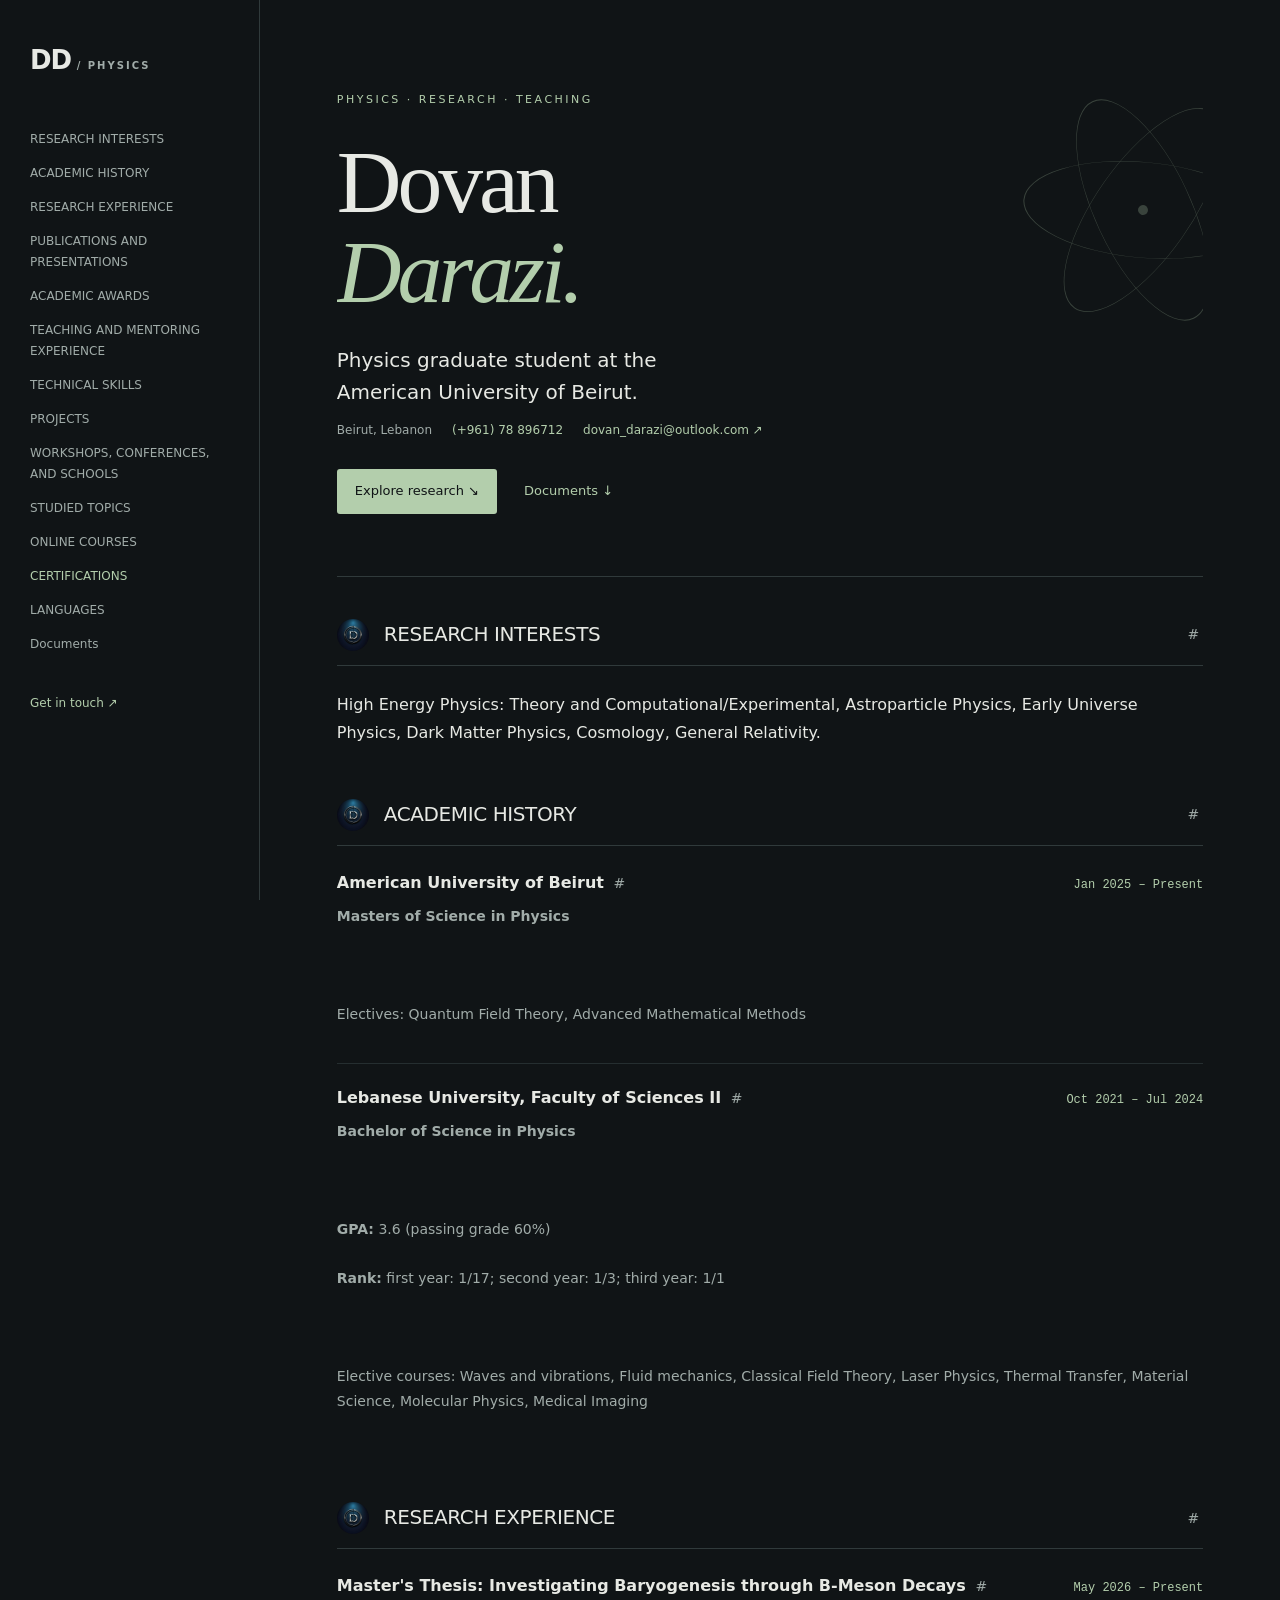
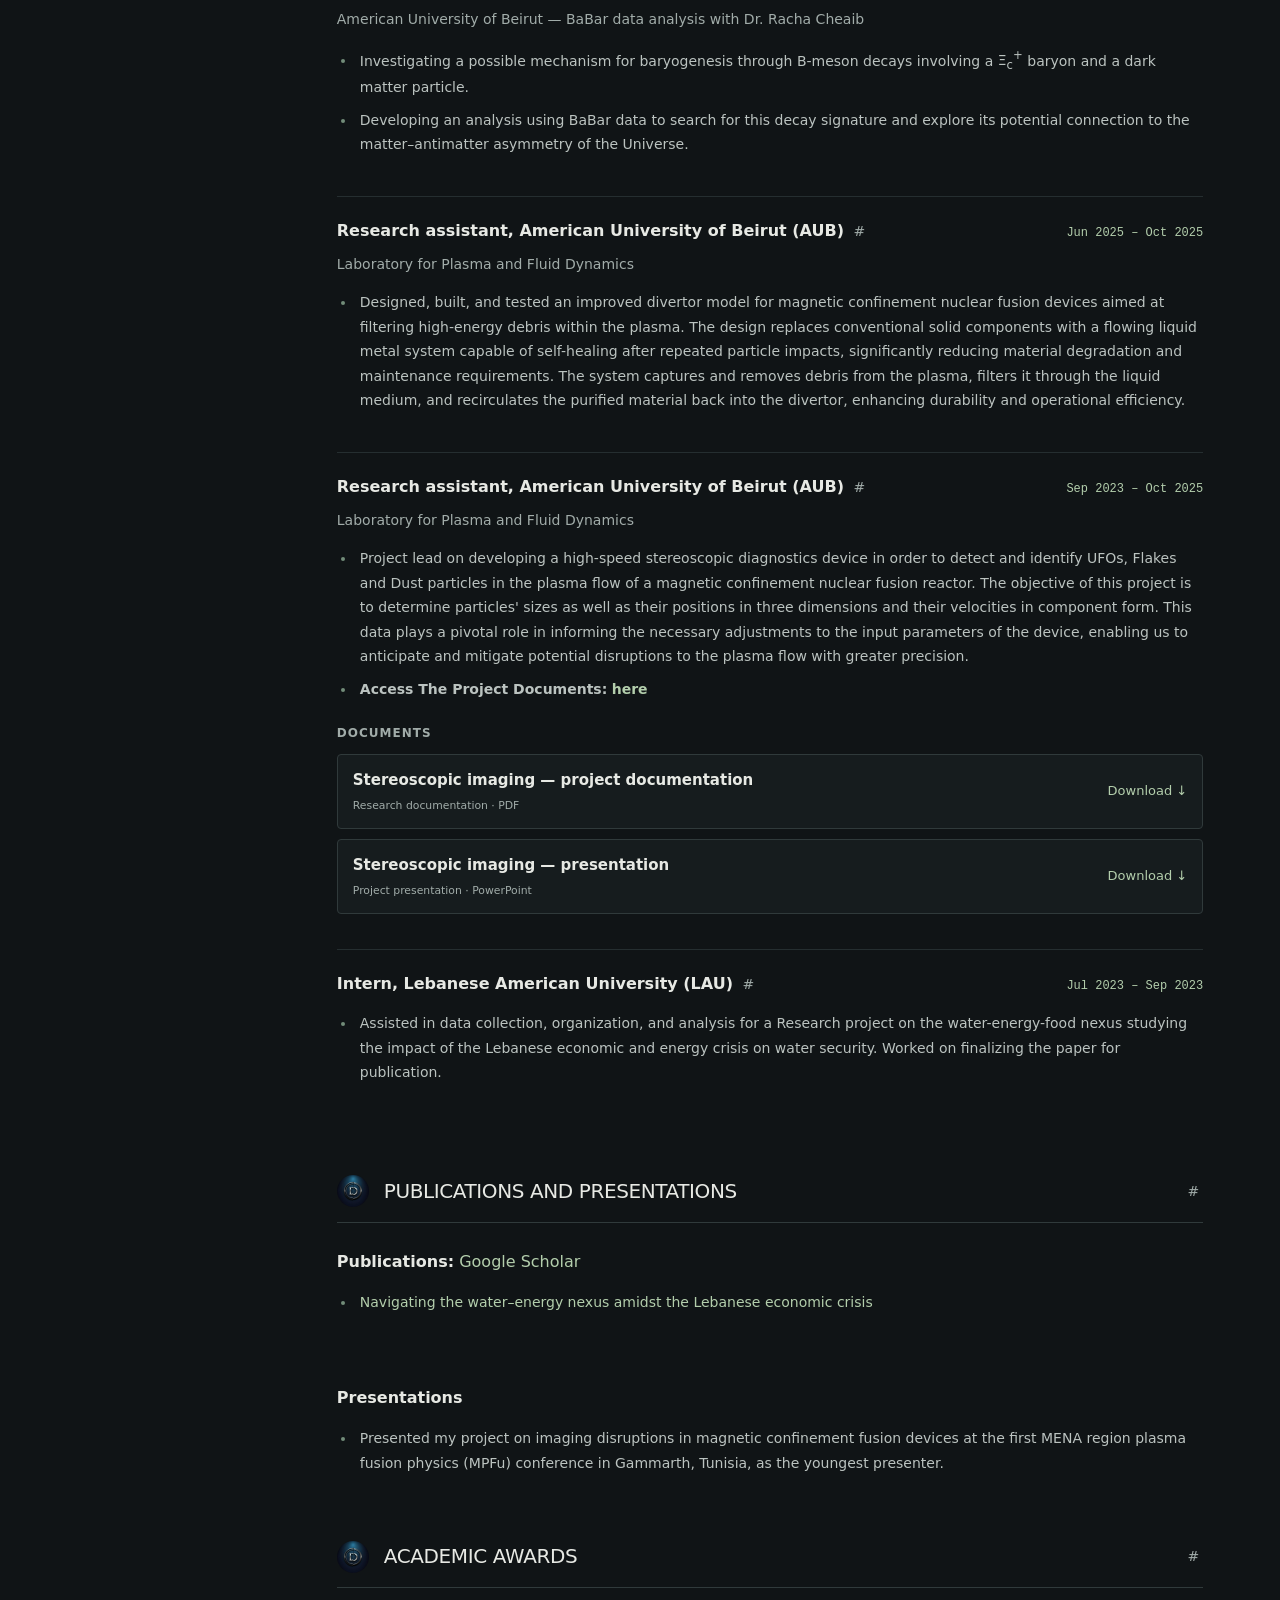
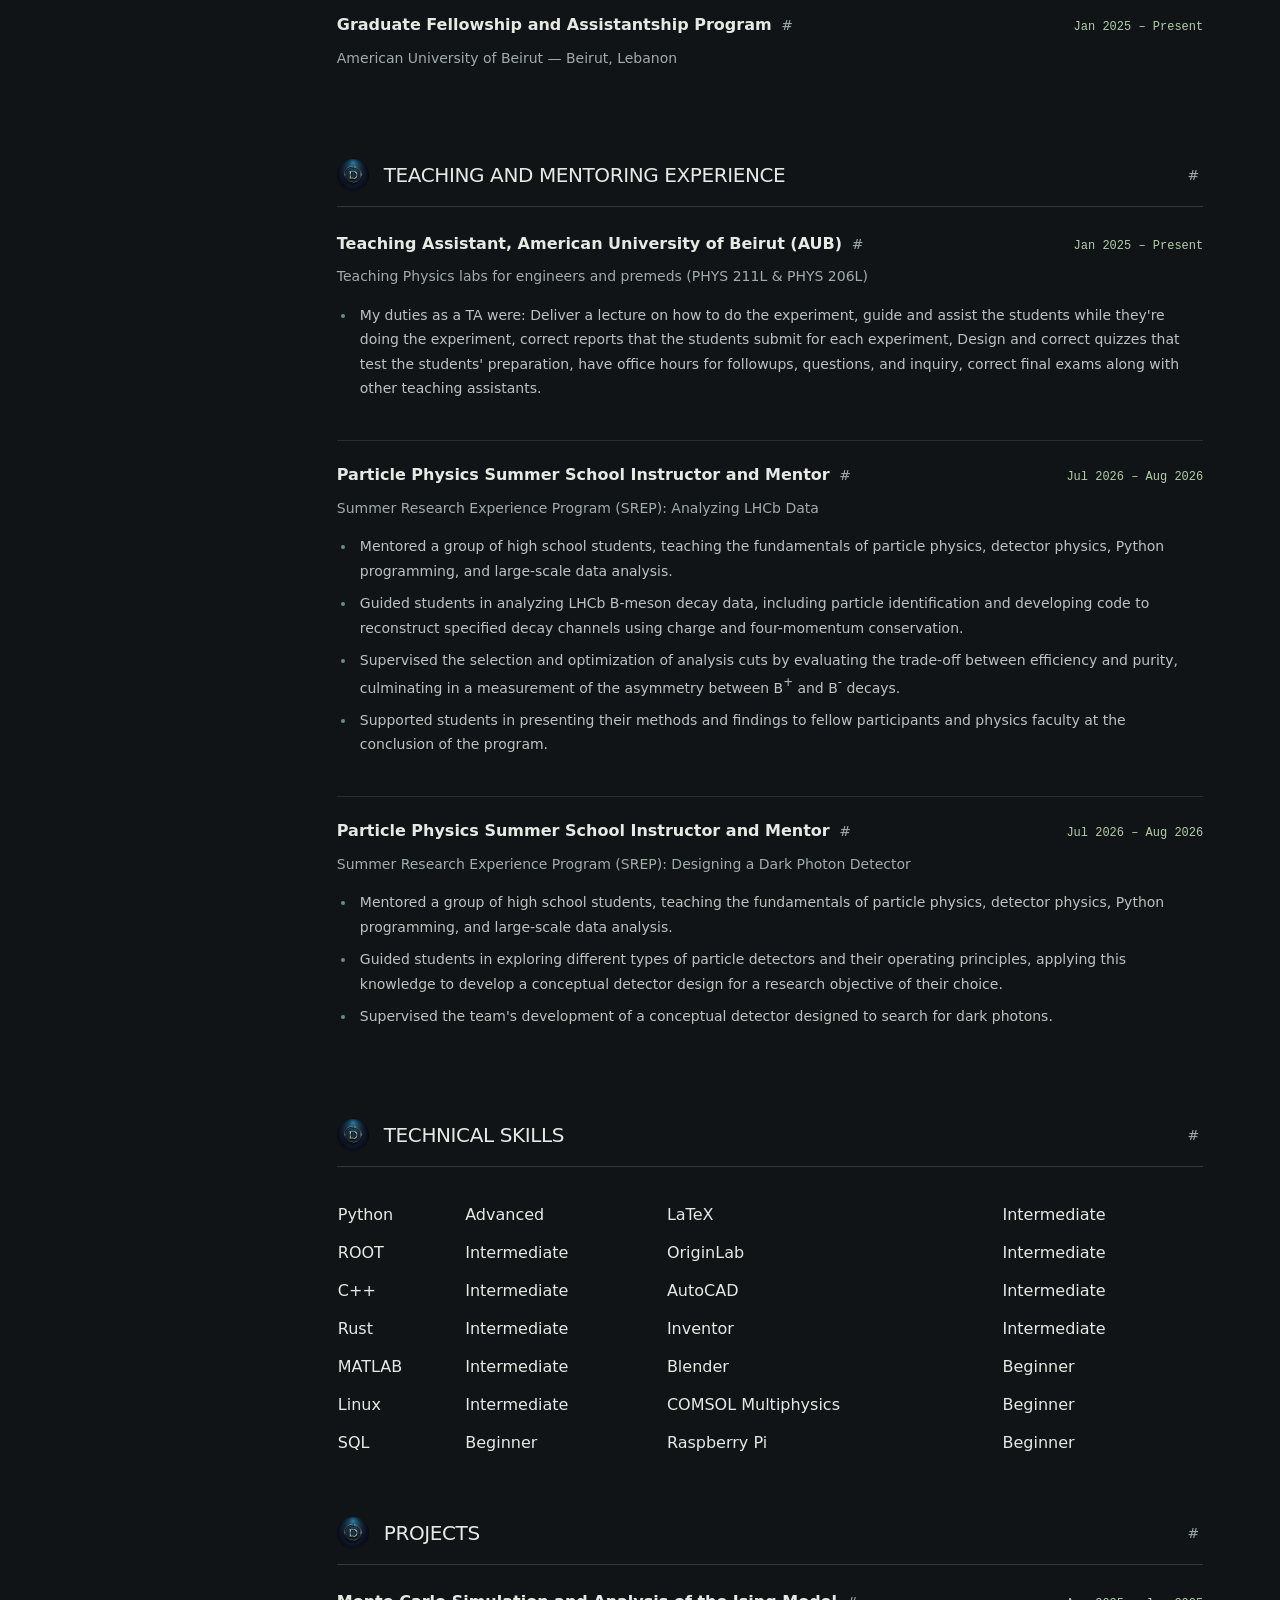
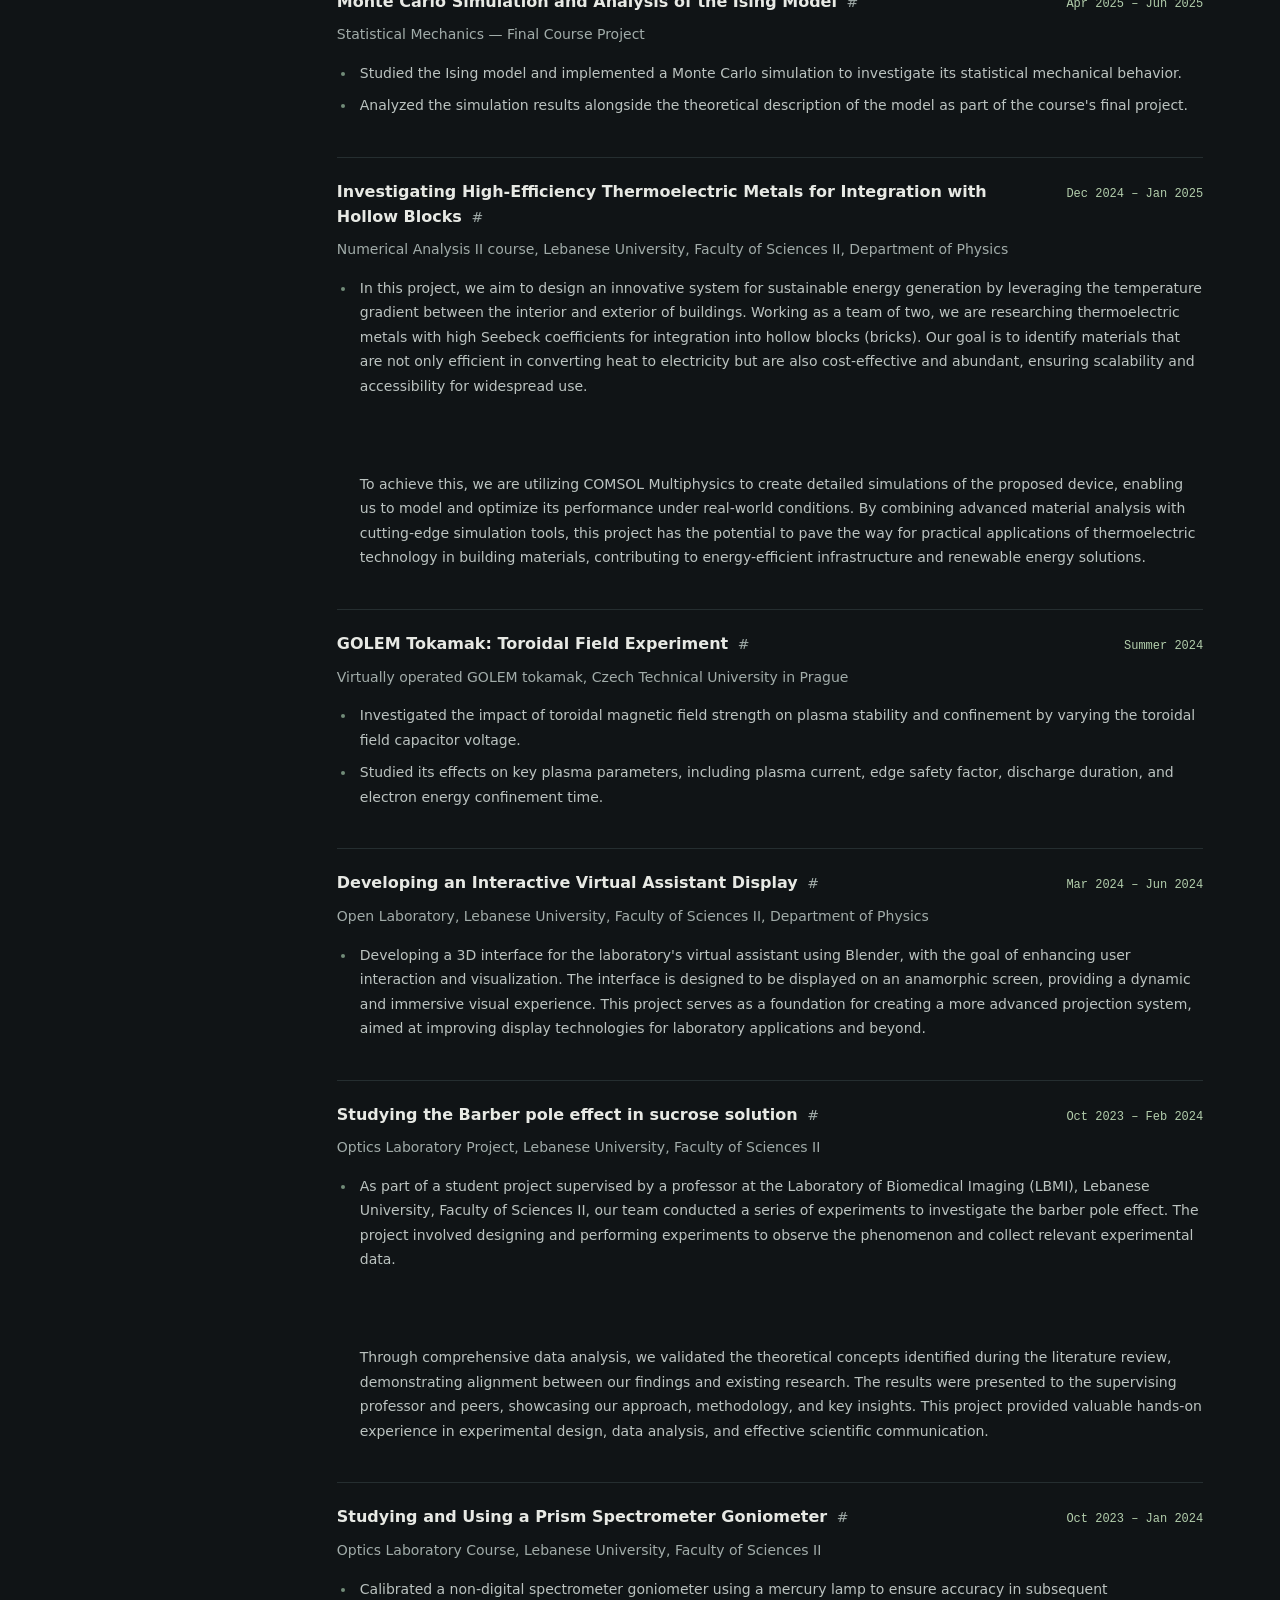
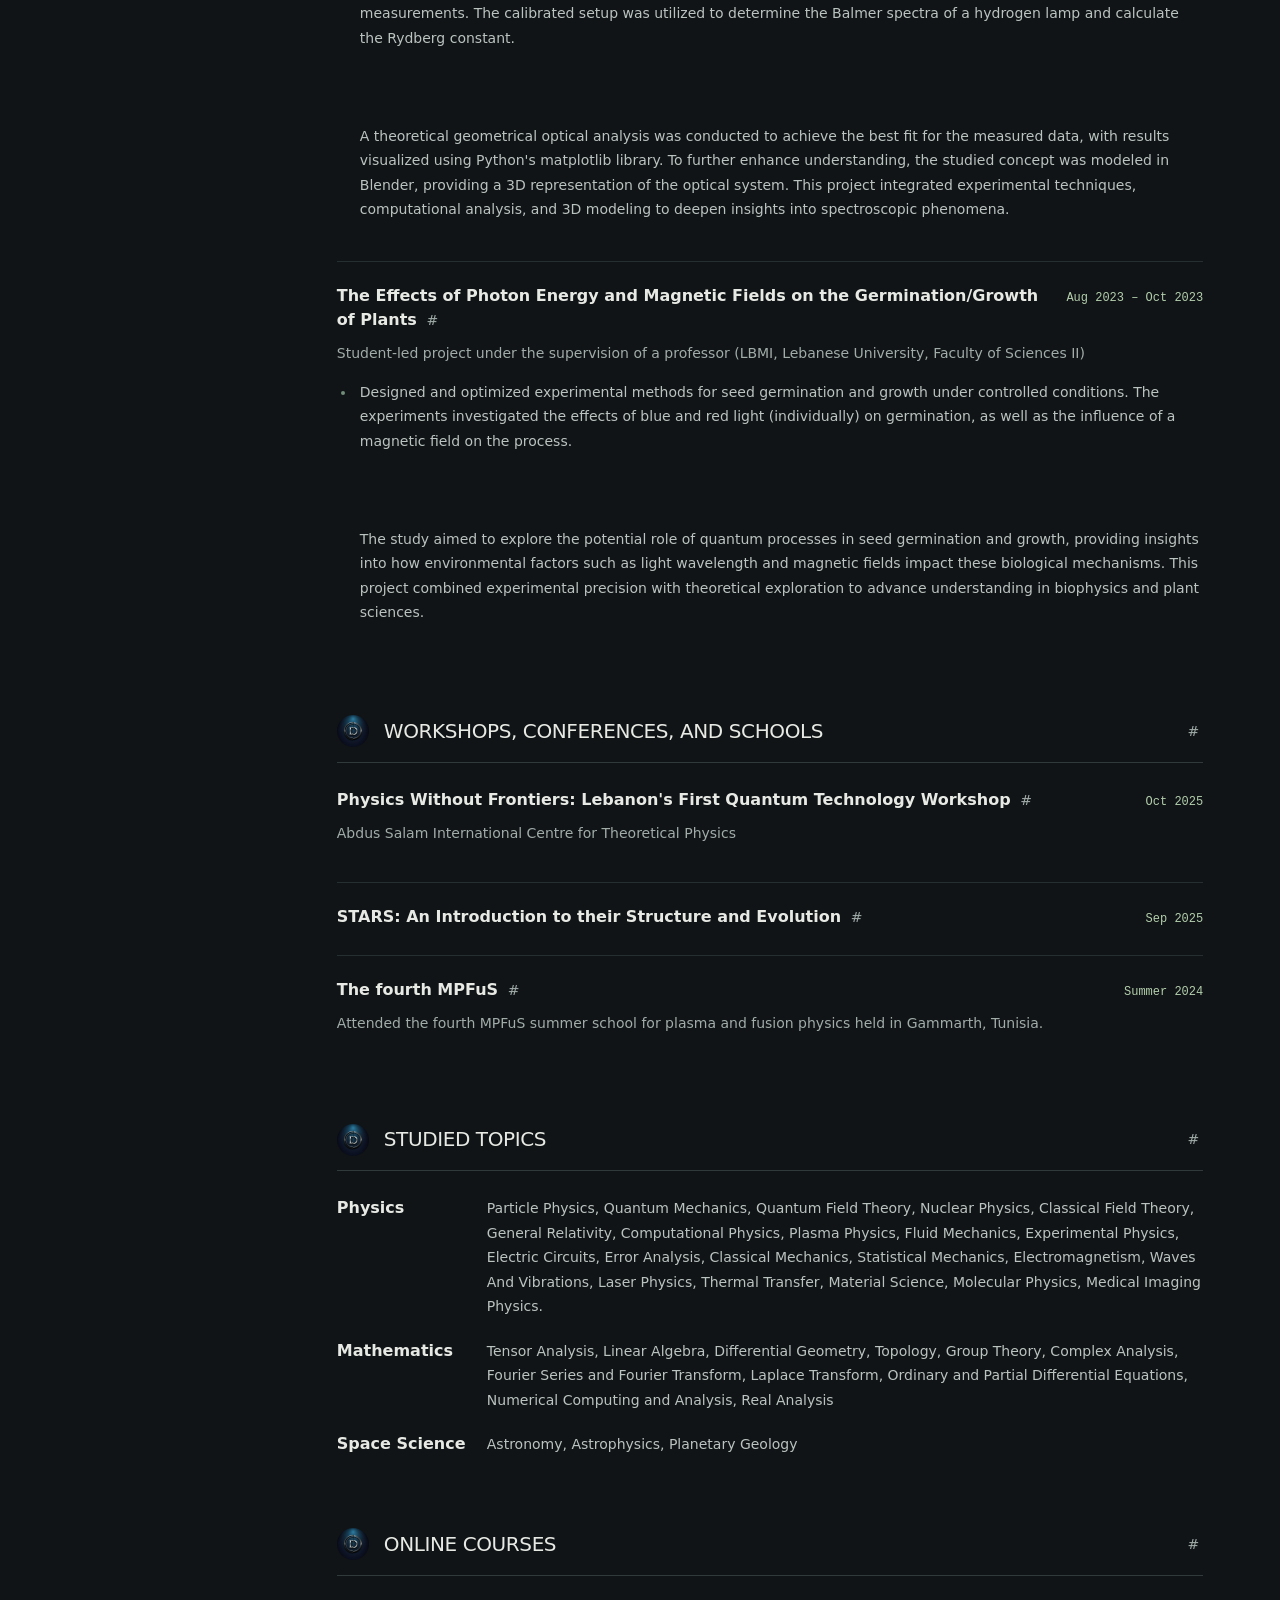
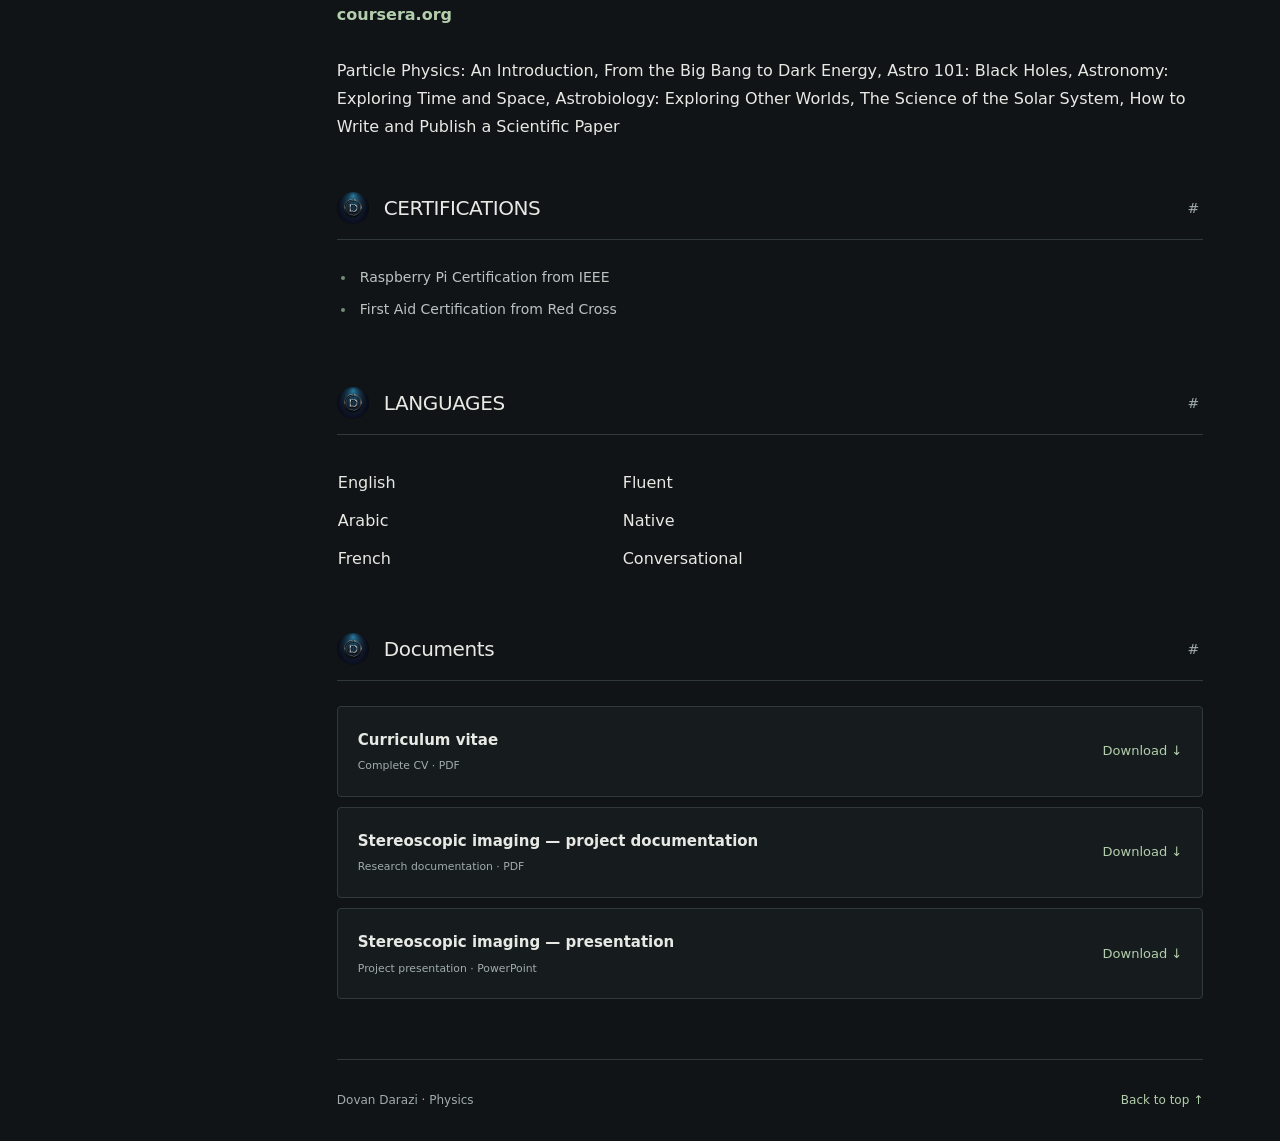
==== commit f6c368e4: "Updating to include CV pdf" ====
--- a/index.html
+++ b/index.html
@@ -339,4 +339,4 @@
     Arabic </td><td> Native </td></tr><tr><td>
     French </td><td> Conversational
 </td></tr></table></div></section>
-<section id="documents" aria-labelledby="title-documents"><header class="section-title"><img class="section-logo" src="seo-assets/brand.jpg" alt="" width="32" height="32"><h2 id="title-documents">Documents</h2><a href="#documents" class="permalink" aria-label="Link to Documents">#</a></header><div id="cv-download"></div><div id="document-list"></div><noscript><p>Enable JavaScript to display the document list.</p><p><a href="documents/stereoscopic-imaging-report.pdf" download>Download imaging report</a> · <a href="documents/stereoscopic-imaging-presentation.pptx" download>Download imaging presentation</a></p></noscript></section><footer><span>Dovan Darazi · Physics</span><a href="#top">Back to top ↑</a></footer></main></body></html>+<section id="documents" aria-labelledby="title-documents"><header class="section-title"><img class="section-logo" src="seo-assets/brand.jpg" alt="" width="32" height="32"><h2 id="title-documents">Documents</h2><a href="#documents" class="permalink" aria-label="Link to Documents">#</a></header><div id="cv-download"><a class="document" href="documents/dovan-darazi-cv.pdf" download><span><strong>Curriculum vitae</strong><small>Complete CV · PDF</small></span><span>Download ↓</span></a></div><div id="document-list"></div><noscript><p>Enable JavaScript to display the document list.</p><p><a href="documents/stereoscopic-imaging-report.pdf" download>Download imaging report</a> · <a href="documents/stereoscopic-imaging-presentation.pptx" download>Download imaging presentation</a></p></noscript></section><footer><span>Dovan Darazi · Physics</span><a href="#top">Back to top ↑</a></footer></main></body></html>
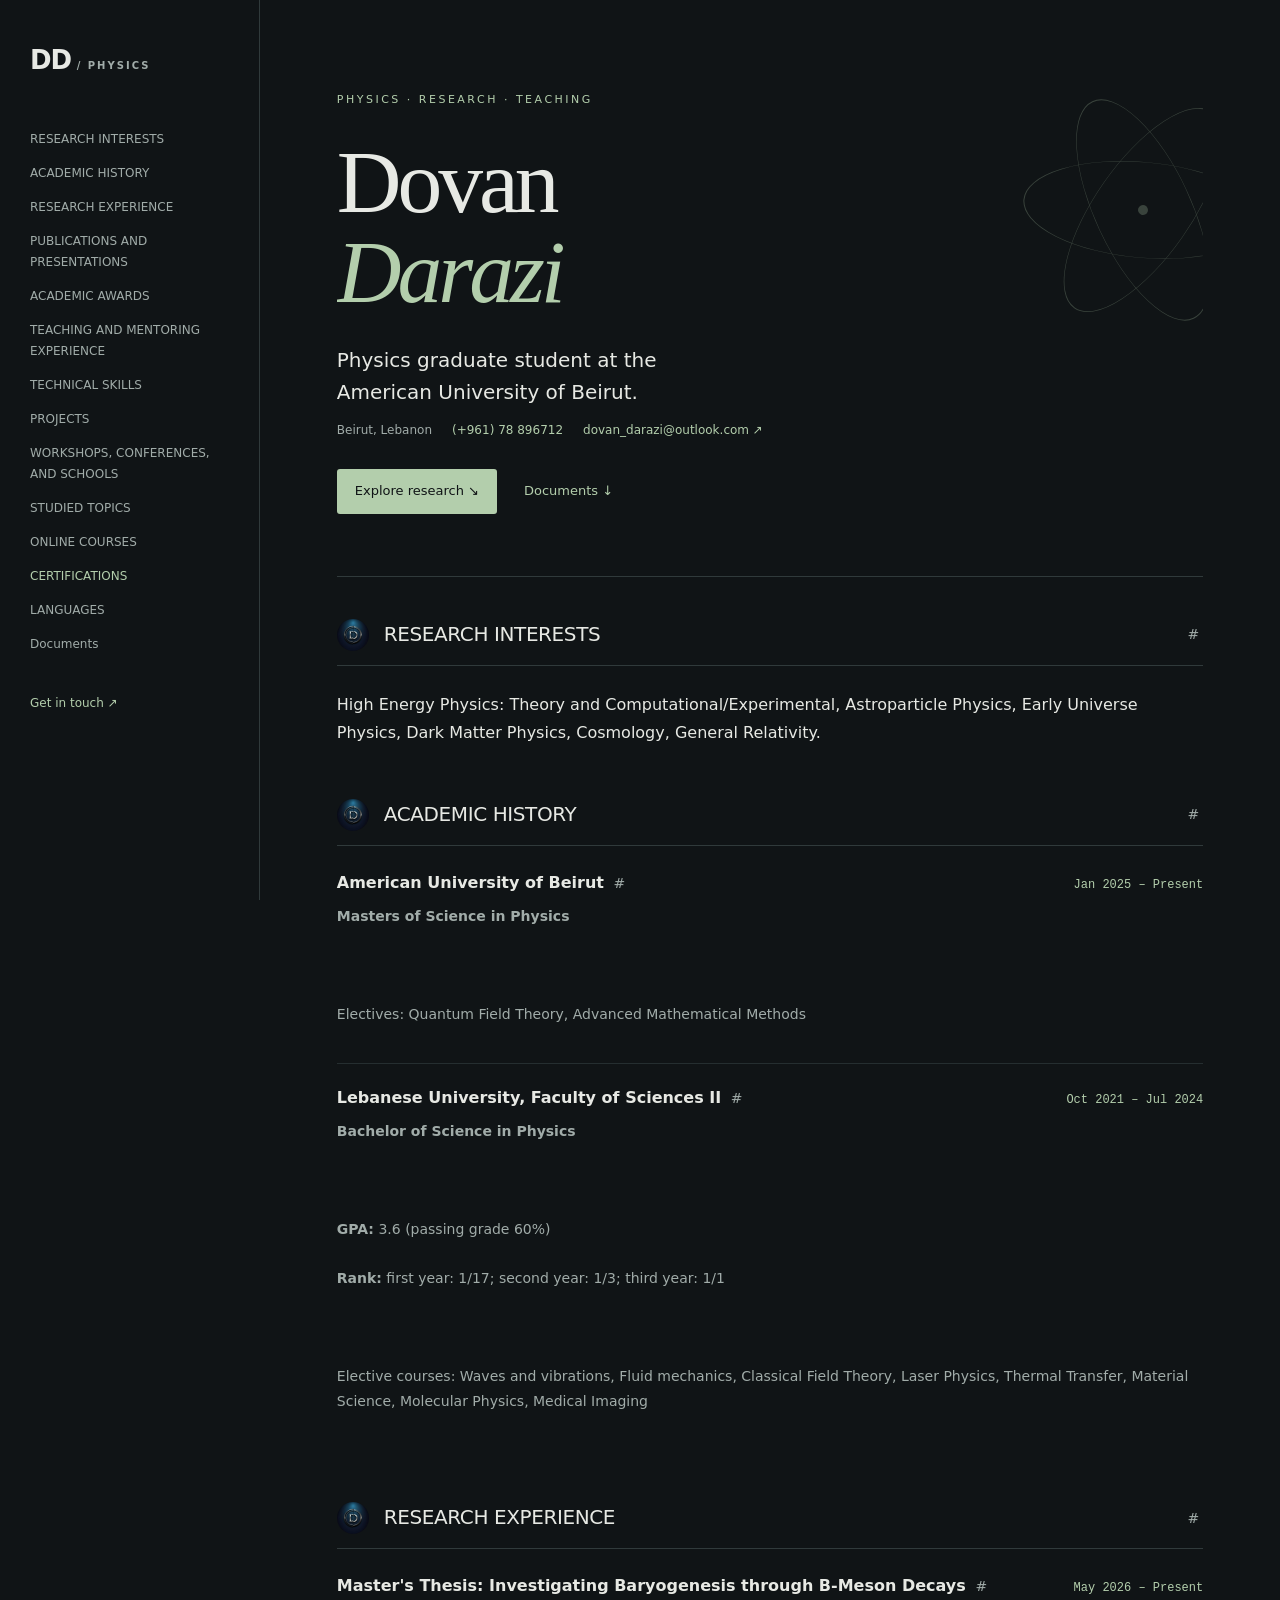
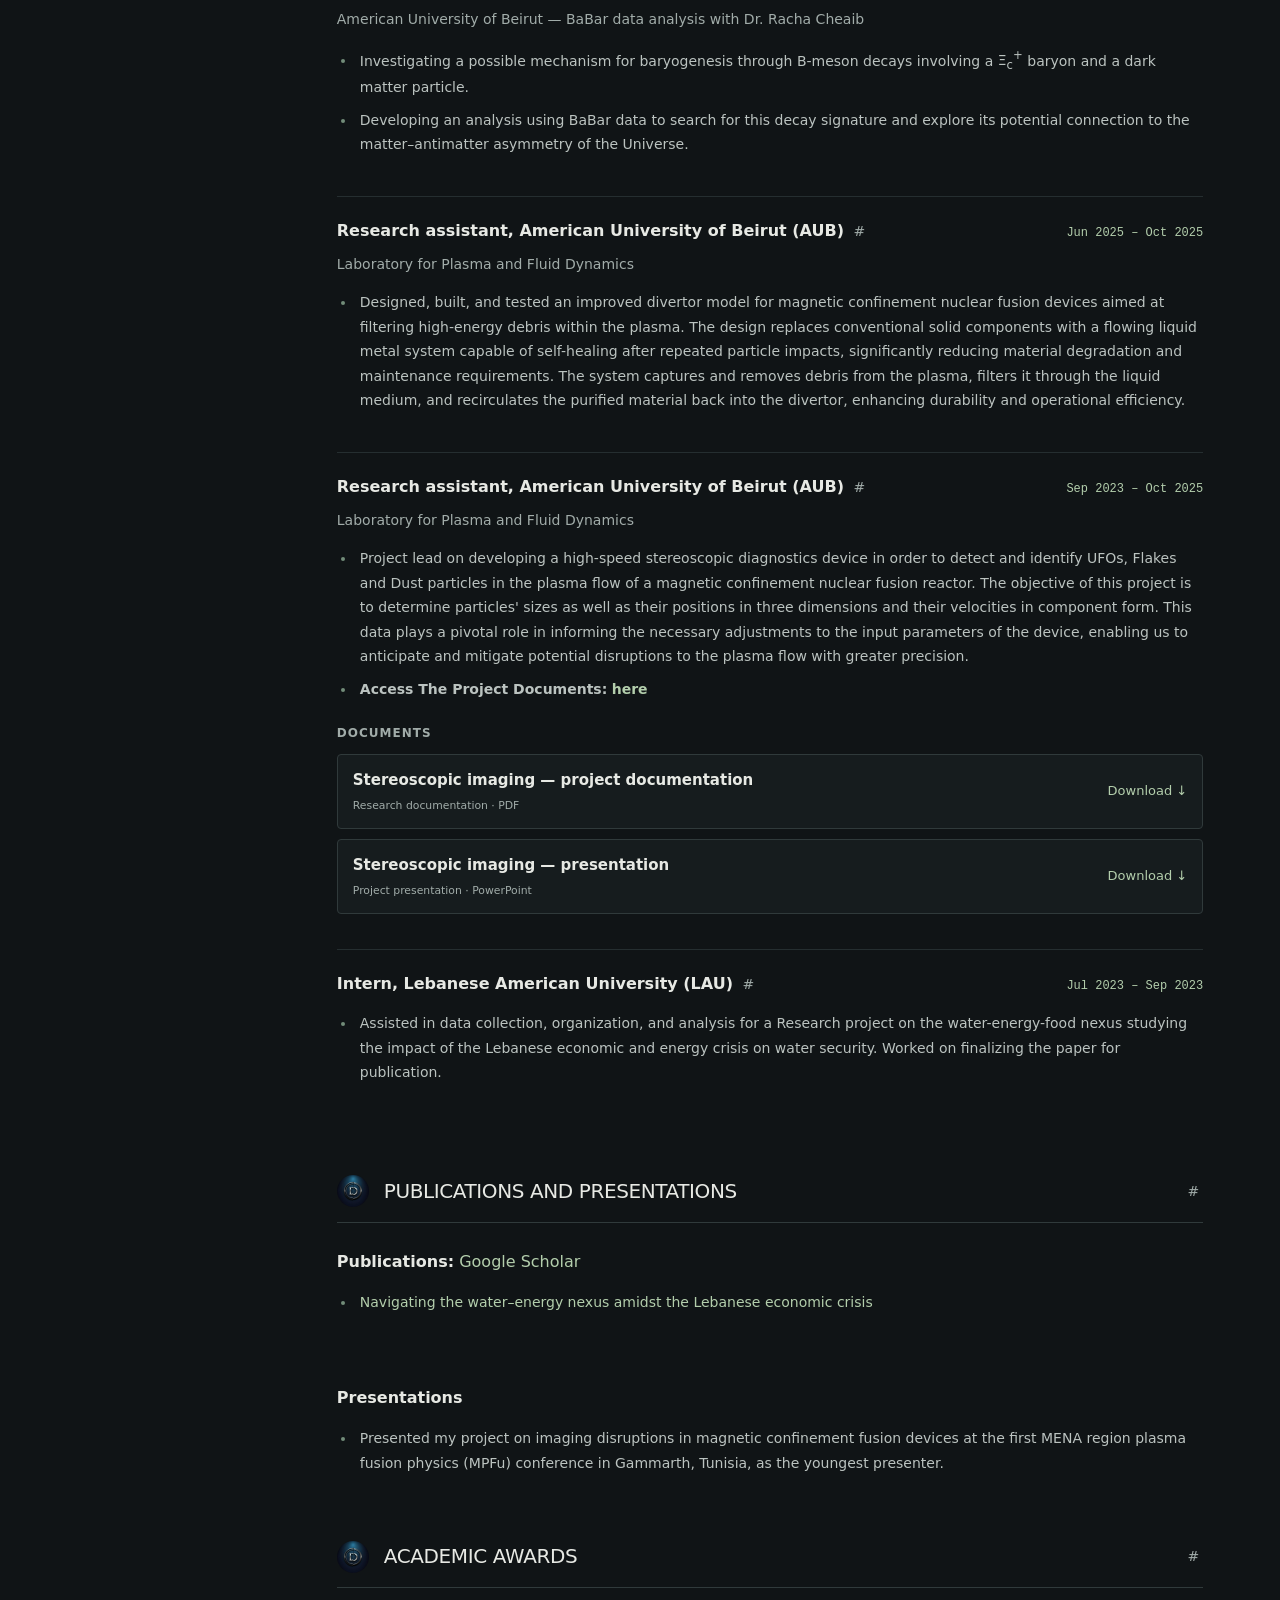
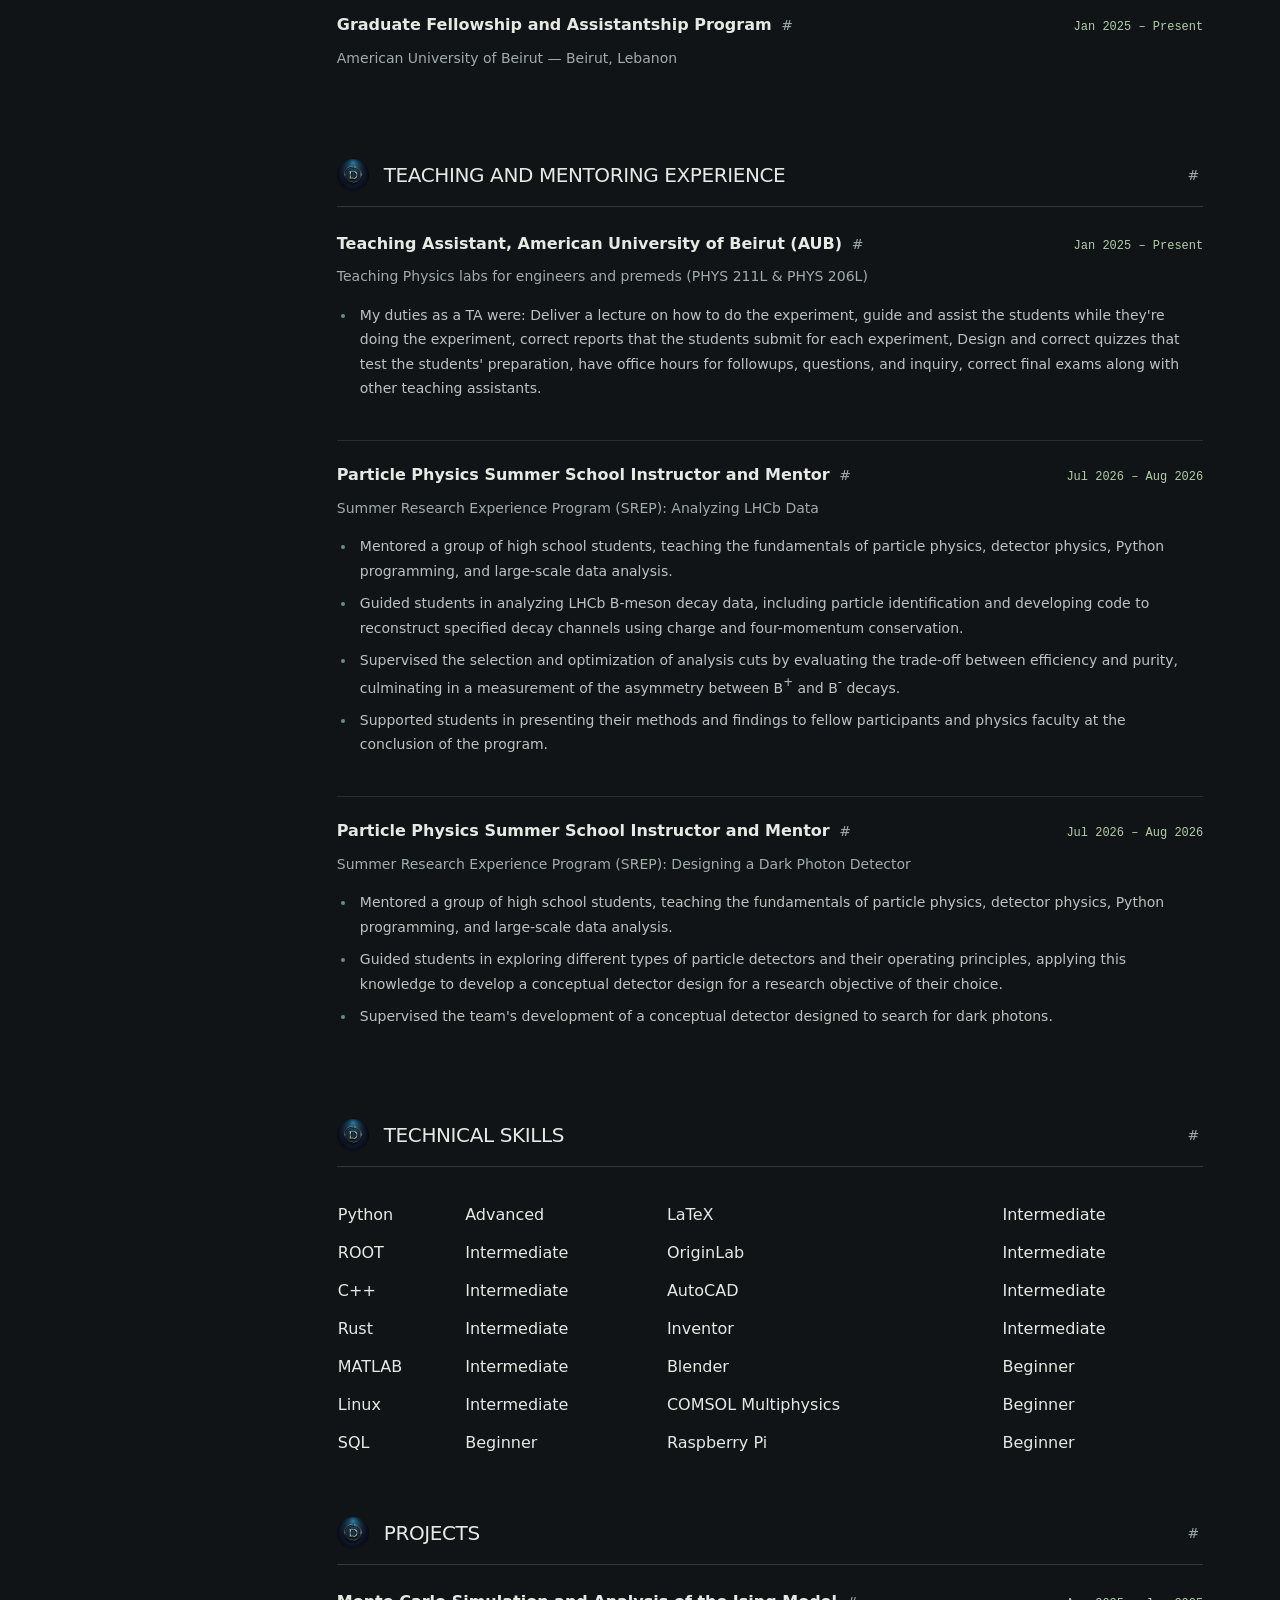
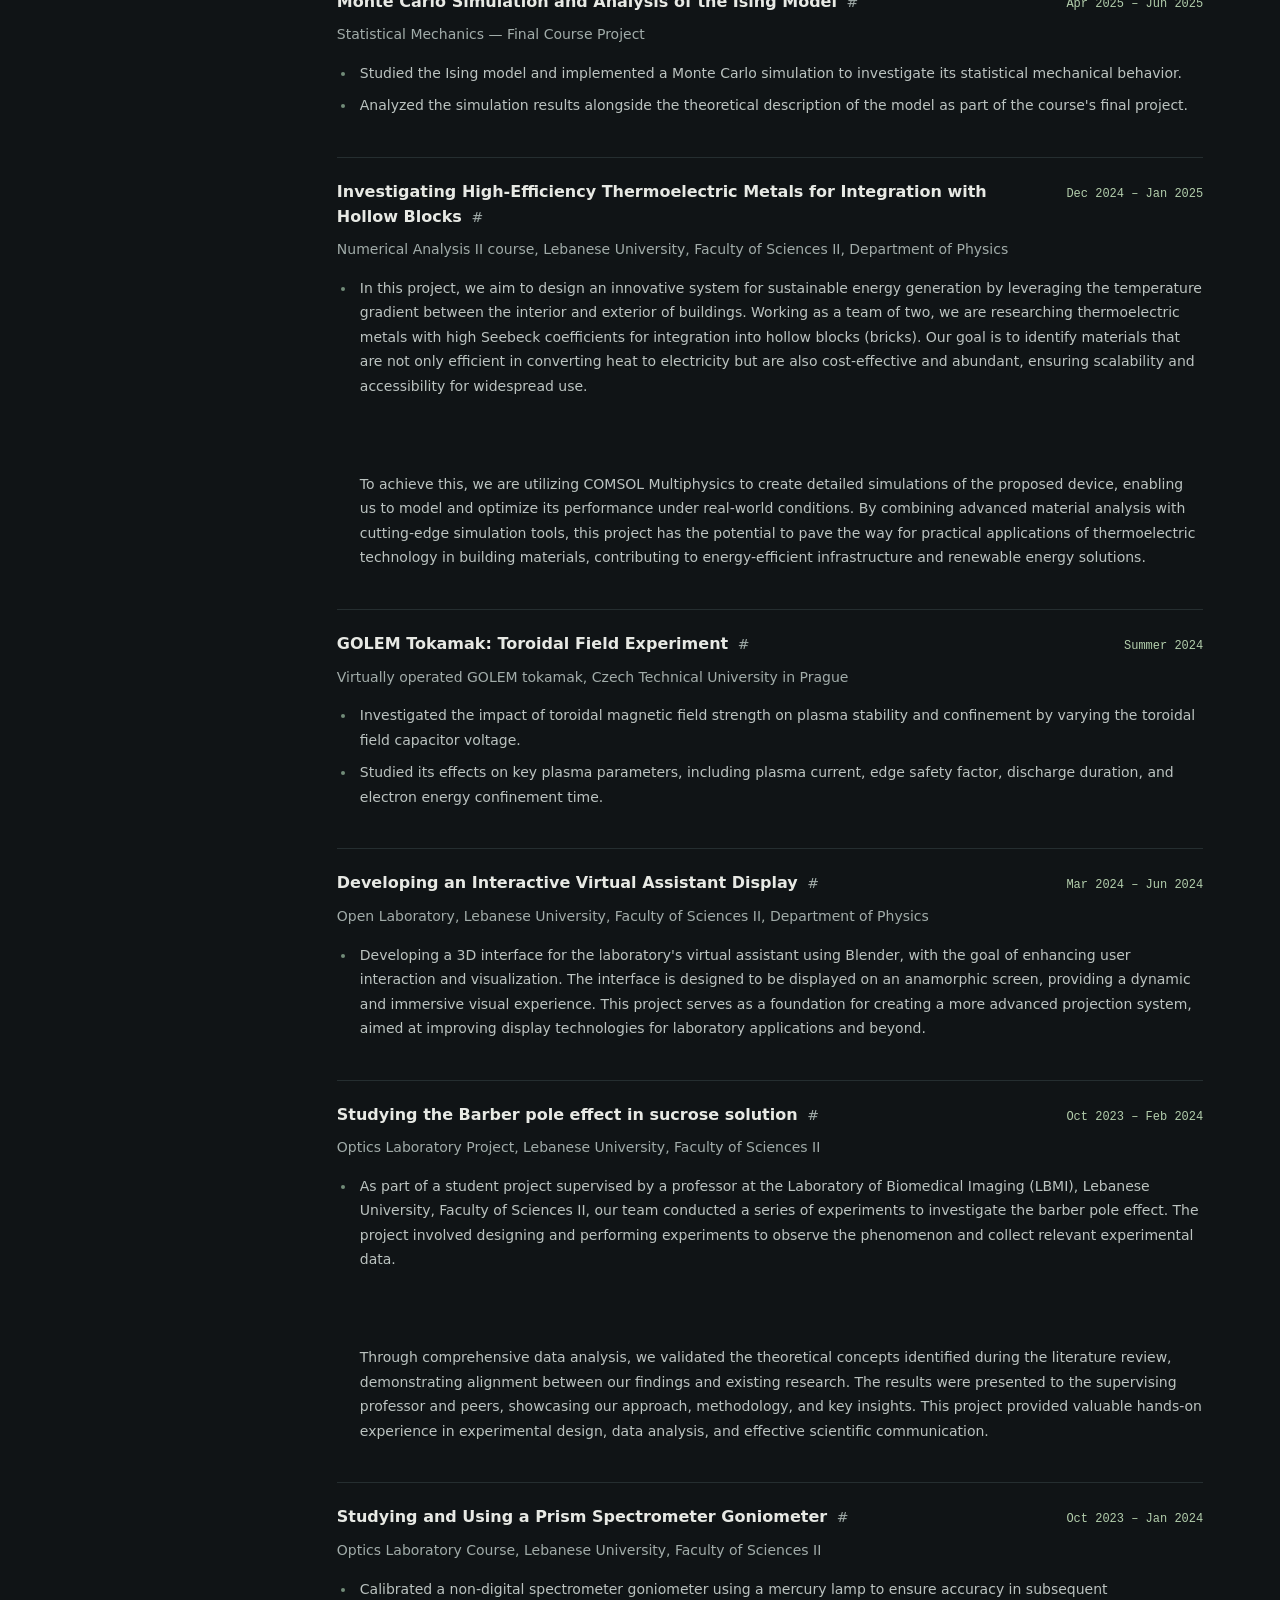
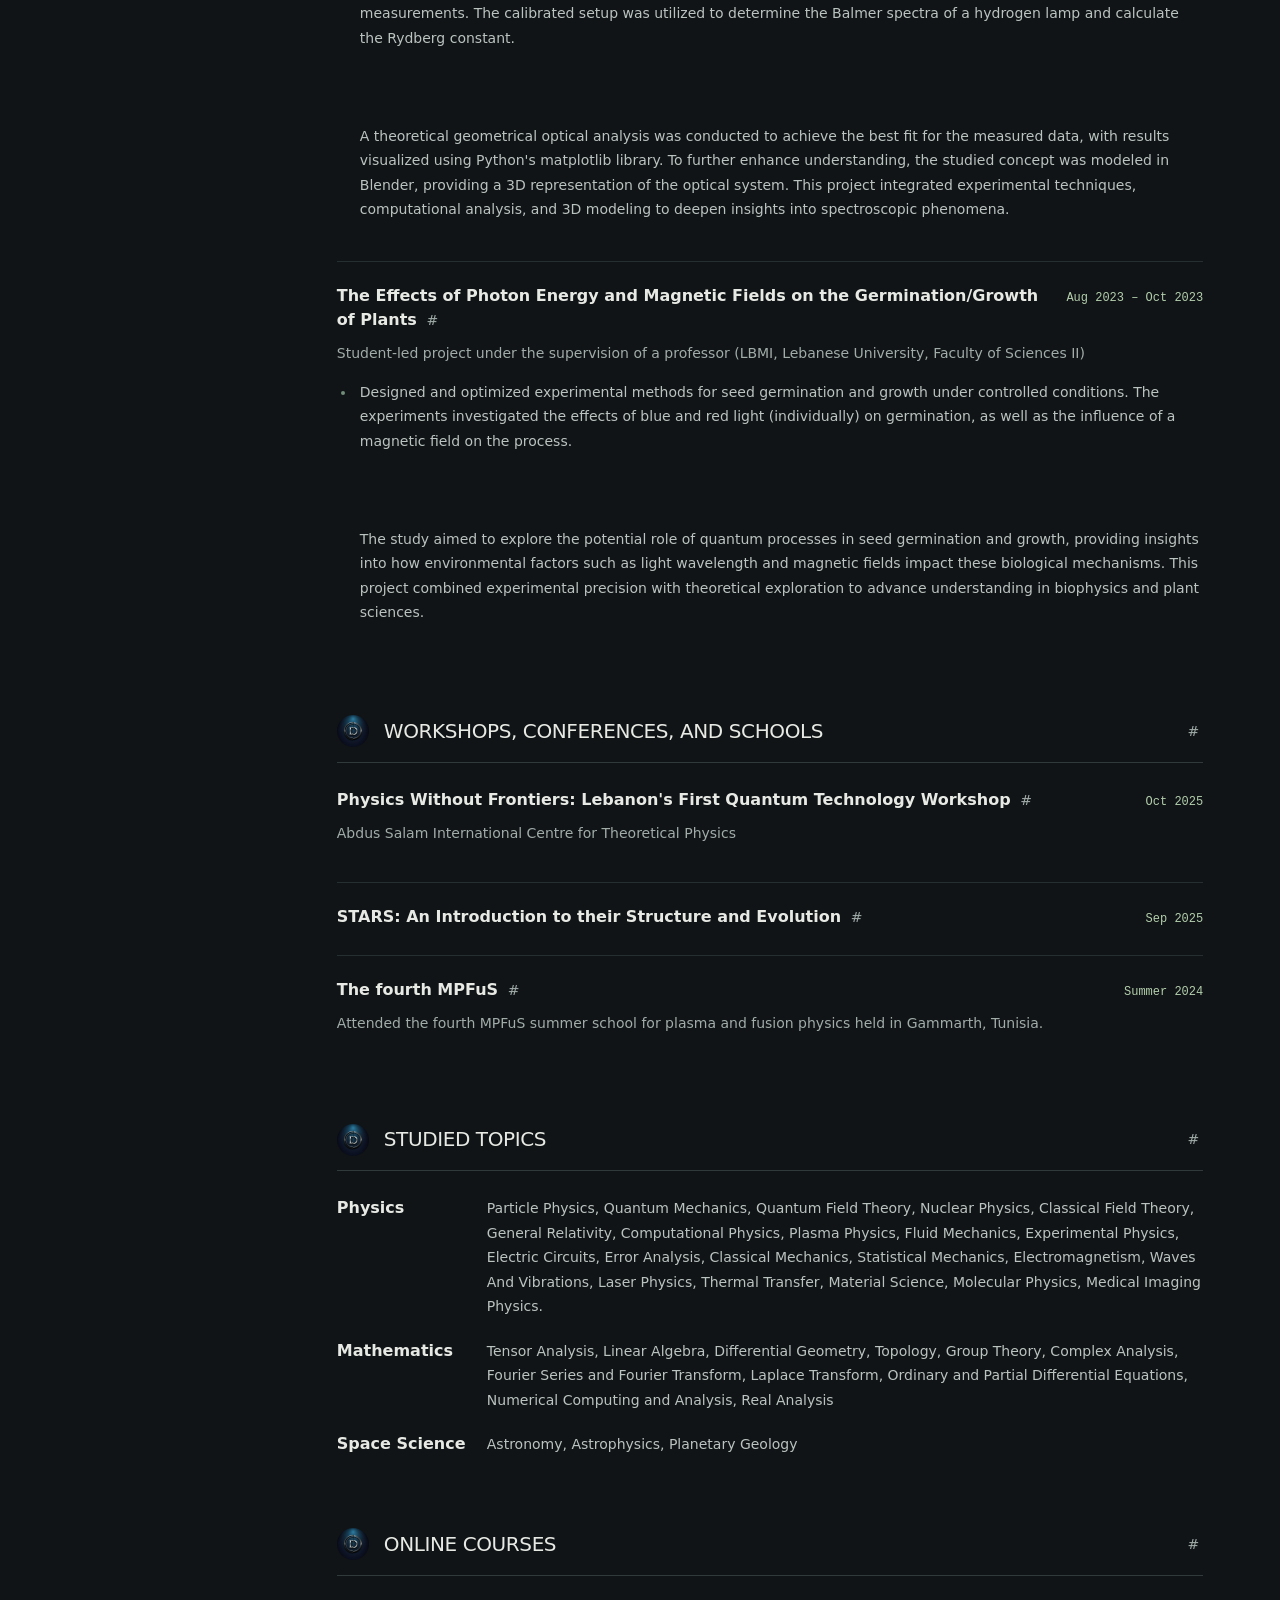
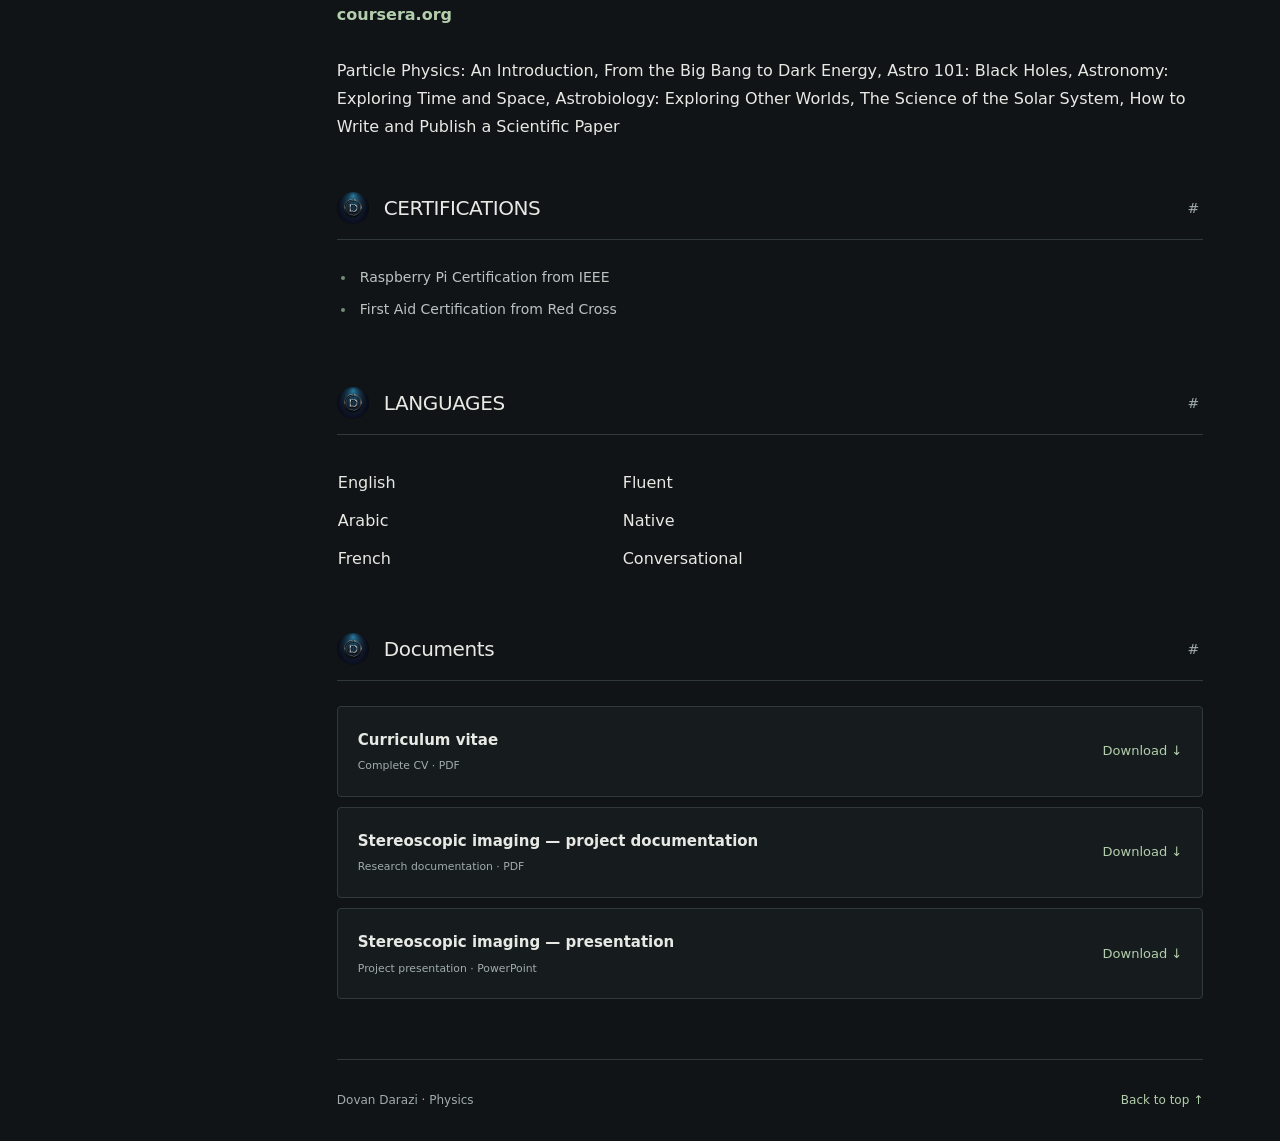
==== commit c7ad3edd: "remove the dot from title" ====
--- a/index.html
+++ b/index.html
@@ -87,7 +87,7 @@
 </script>
 <script defer src="seo-assets/legacy-links.js"></script>
 </head><body><a class="skip" href="#main">Skip to content</a><aside><a class="brand" href="#top">DD<span> / PHYSICS</span></a><nav aria-label="CV sections"><a href="#research-interests">RESEARCH INTERESTS</a><a href="#education">ACADEMIC HISTORY</a><a href="#professional-experience">RESEARCH EXPERIENCE</a><a href="#publications">PUBLICATIONS AND PRESENTATIONS</a><a href="#awards">ACADEMIC AWARDS</a><a href="#teaching">TEACHING AND MENTORING EXPERIENCE</a><a href="#skills">TECHNICAL SKILLS</a><a href="#projects">PROJECTS</a><a href="#events">WORKSHOPS, CONFERENCES, AND SCHOOLS</a><a href="#studied-topics">STUDIED TOPICS</a><a href="#courses">ONLINE COURSES</a><a href="#certifications">CERTIFICATIONS</a><a href="#languages">LANGUAGES</a><a href="#documents">Documents</a></nav><a class="side-contact" href="mailto:dovan_darazi@outlook.com">Get in touch ↗</a></aside><main id="main"><header id="top" class="hero"><p class="eyebrow">PHYSICS · RESEARCH · TEACHING</p><h1>Dovan<br>
-<em>Darazi.</em></h1><p class="intro">Physics graduate student at the<br>American University of Beirut.</p><div class="contact"><span>Beirut, Lebanon</span><a href="tel:+96178896712">(+961) 78 896712</a><a href="mailto:dovan_darazi@outlook.com">dovan_darazi@outlook.com ↗</a></div><div class="actions"><a class="button" href="#professional-experience">Explore research ↘</a><a href="#documents">Documents ↓</a></div><div class="orbit" aria-hidden="true"><i></i><i></i><i></i><b></b></div></header><section id="research-interests" aria-labelledby="title-research-interests"><header class="section-title"><img class="section-logo" src="seo-assets/brand.jpg" alt="" width="32" height="32"><h2 id="title-research-interests">RESEARCH INTERESTS</h2><a class="permalink" href="#research-interests" aria-label="Link to section">#</a></header>High Energy Physics: Theory and Computational/Experimental,
+<em>Darazi</em></h1><p class="intro">Physics graduate student at the<br>American University of Beirut.</p><div class="contact"><span>Beirut, Lebanon</span><a href="tel:+96178896712">(+961) 78 896712</a><a href="mailto:dovan_darazi@outlook.com">dovan_darazi@outlook.com ↗</a></div><div class="actions"><a class="button" href="#professional-experience">Explore research ↘</a><a href="#documents">Documents ↓</a></div><div class="orbit" aria-hidden="true"><i></i><i></i><i></i><b></b></div></header><section id="research-interests" aria-labelledby="title-research-interests"><header class="section-title"><img class="section-logo" src="seo-assets/brand.jpg" alt="" width="32" height="32"><h2 id="title-research-interests">RESEARCH INTERESTS</h2><a class="permalink" href="#research-interests" aria-label="Link to section">#</a></header>High Energy Physics: Theory and Computational/Experimental,
 Astroparticle Physics, Early Universe Physics, Dark Matter
 Physics, Cosmology, General Relativity.</section>
 <section id="education" aria-labelledby="title-education"><header class="section-title"><img class="section-logo" src="seo-assets/brand.jpg" alt="" width="32" height="32"><h2 id="title-education">ACADEMIC HISTORY</h2><a class="permalink" href="#education" aria-label="Link to section">#</a></header><article class="entry" id="aub-msc"><div class="entry-heading"><h3>American University of Beirut <a class="permalink" href="#aub-msc" aria-label="Link to this entry">#</a></h3><span class="date">Jan 2025 – Present</span></div><p class="context">
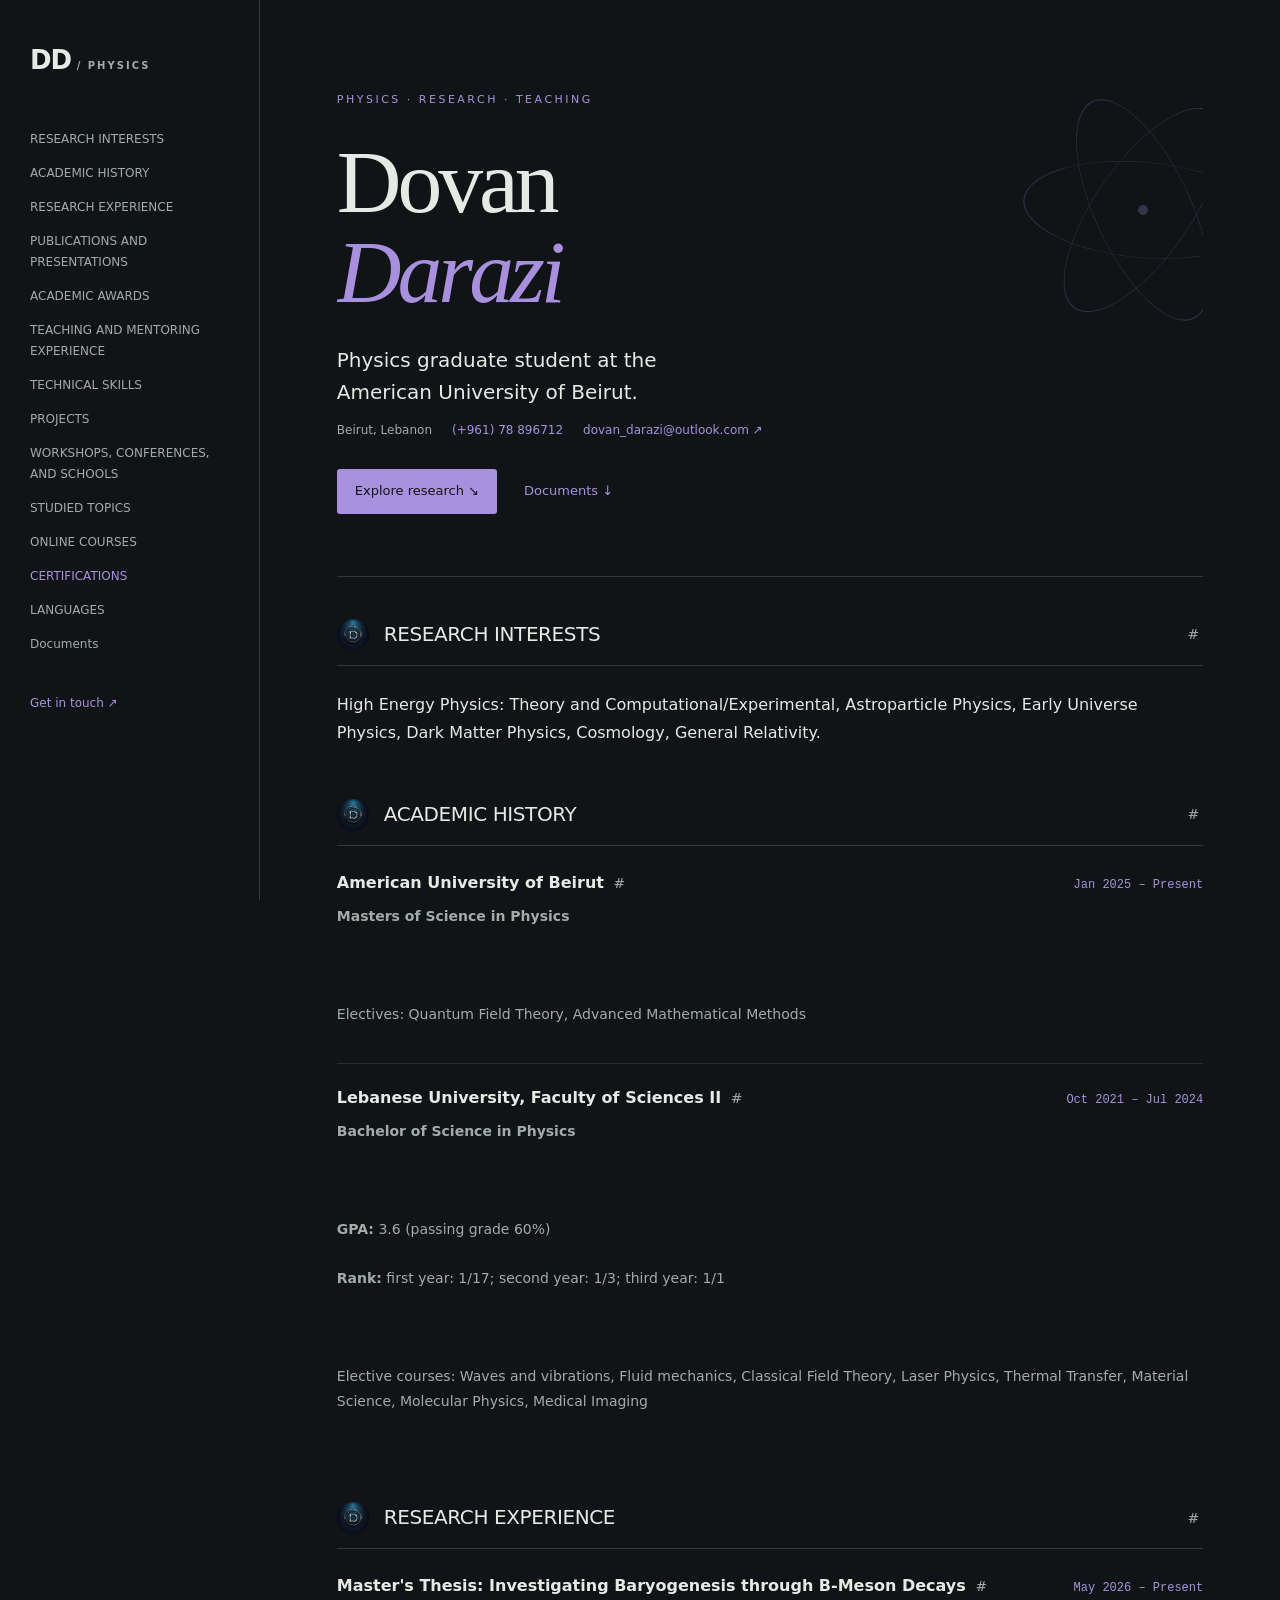
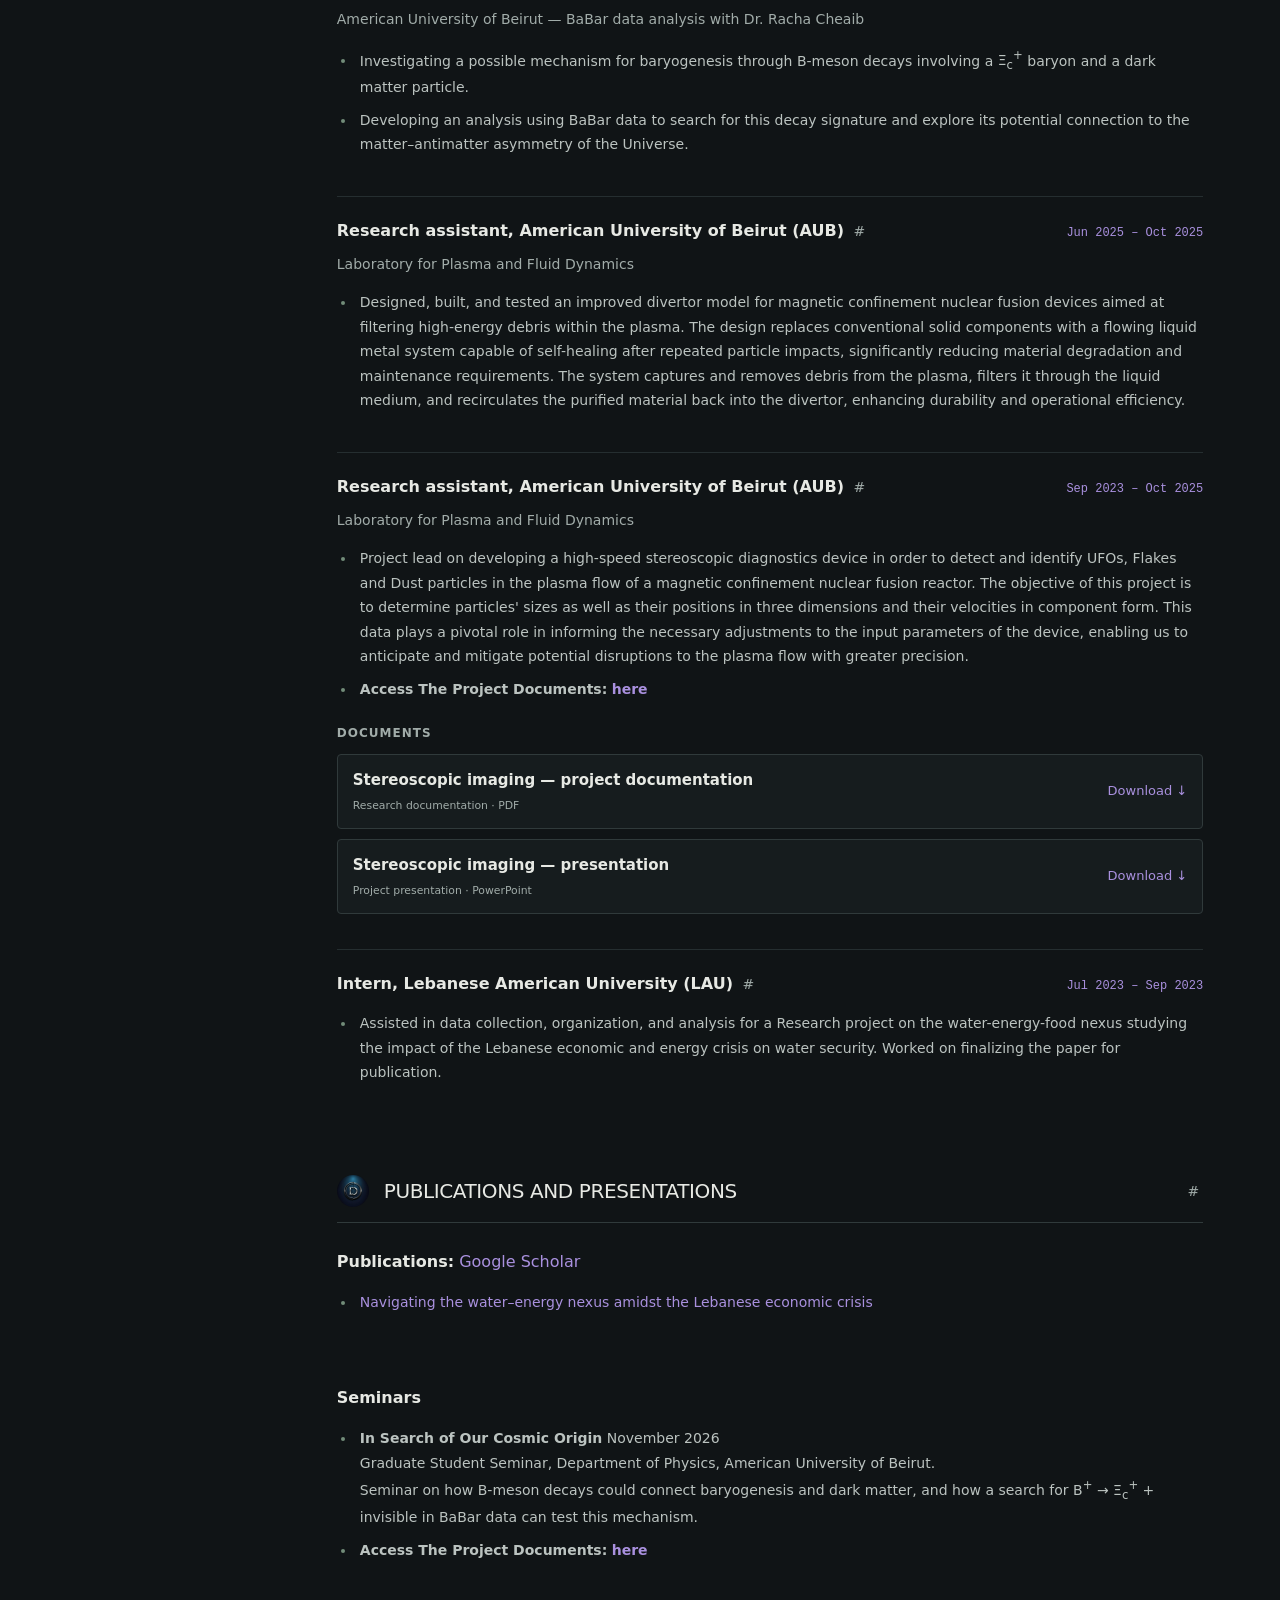
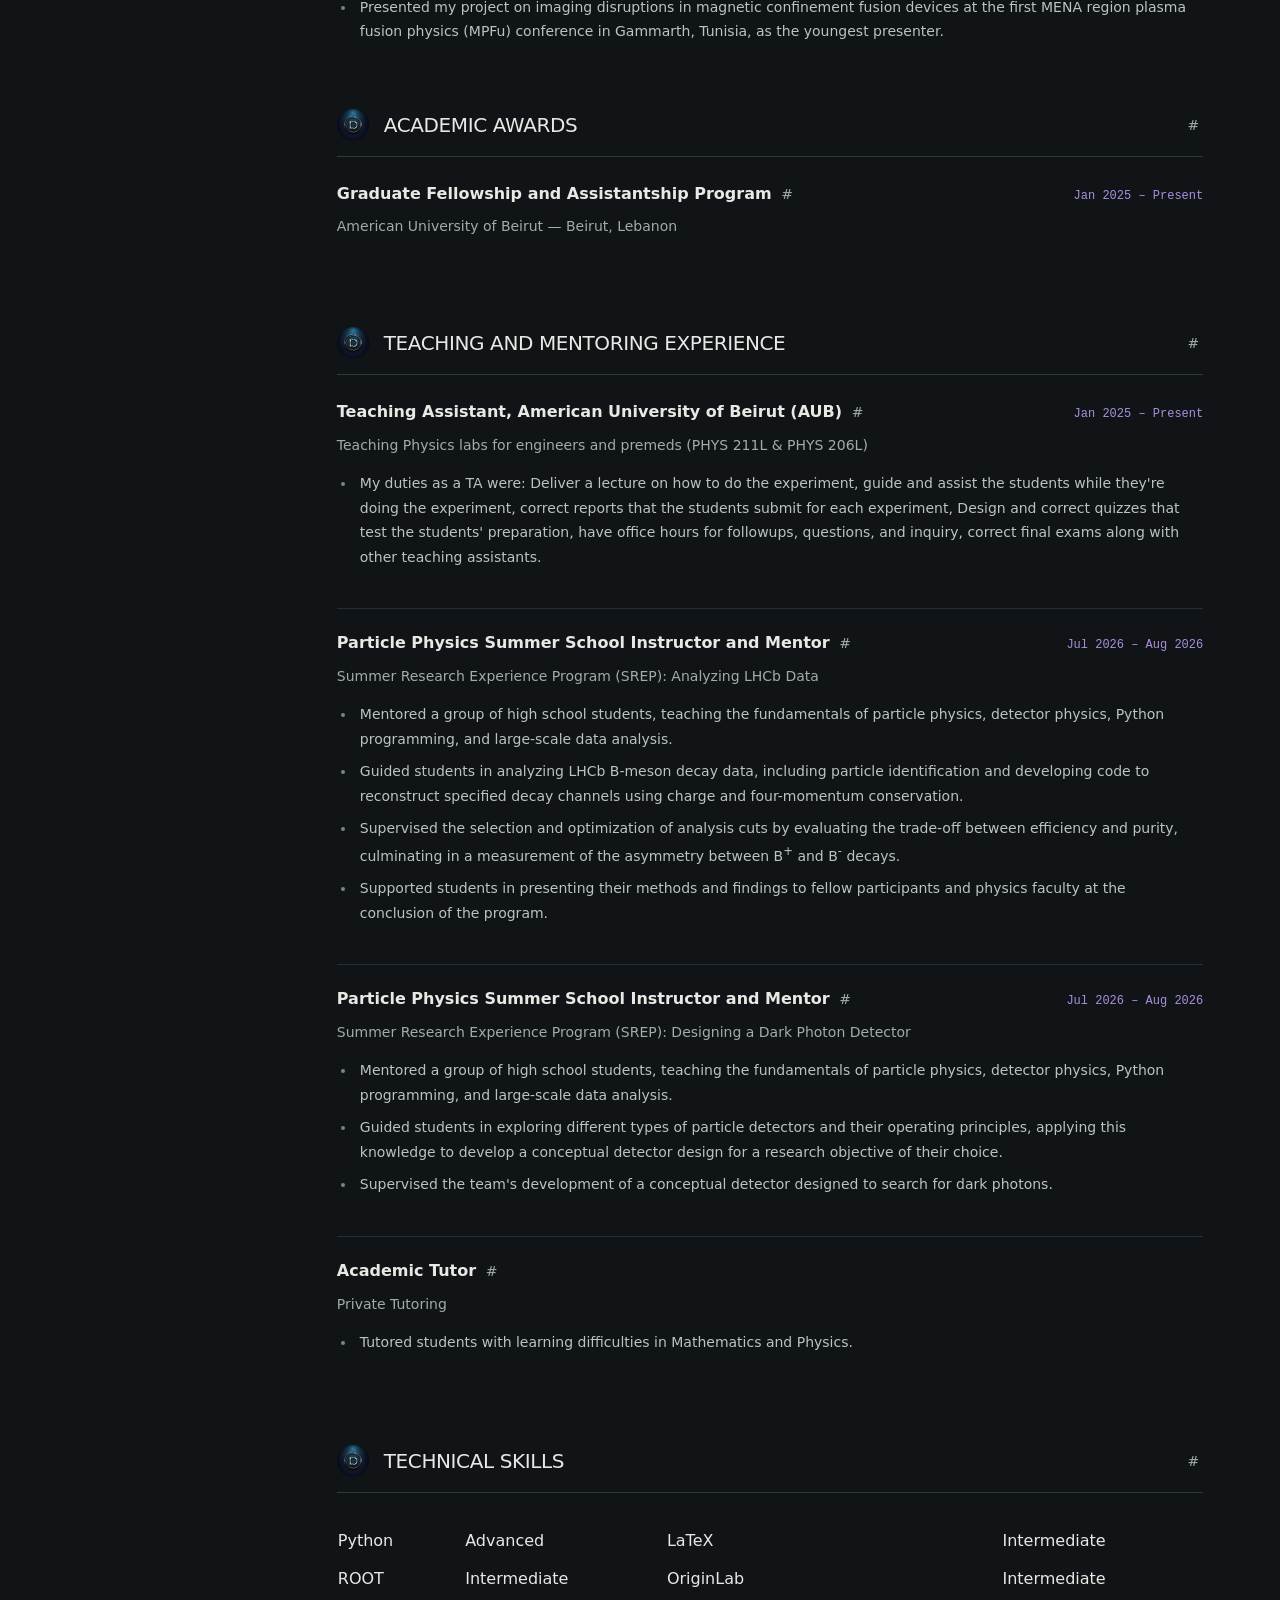
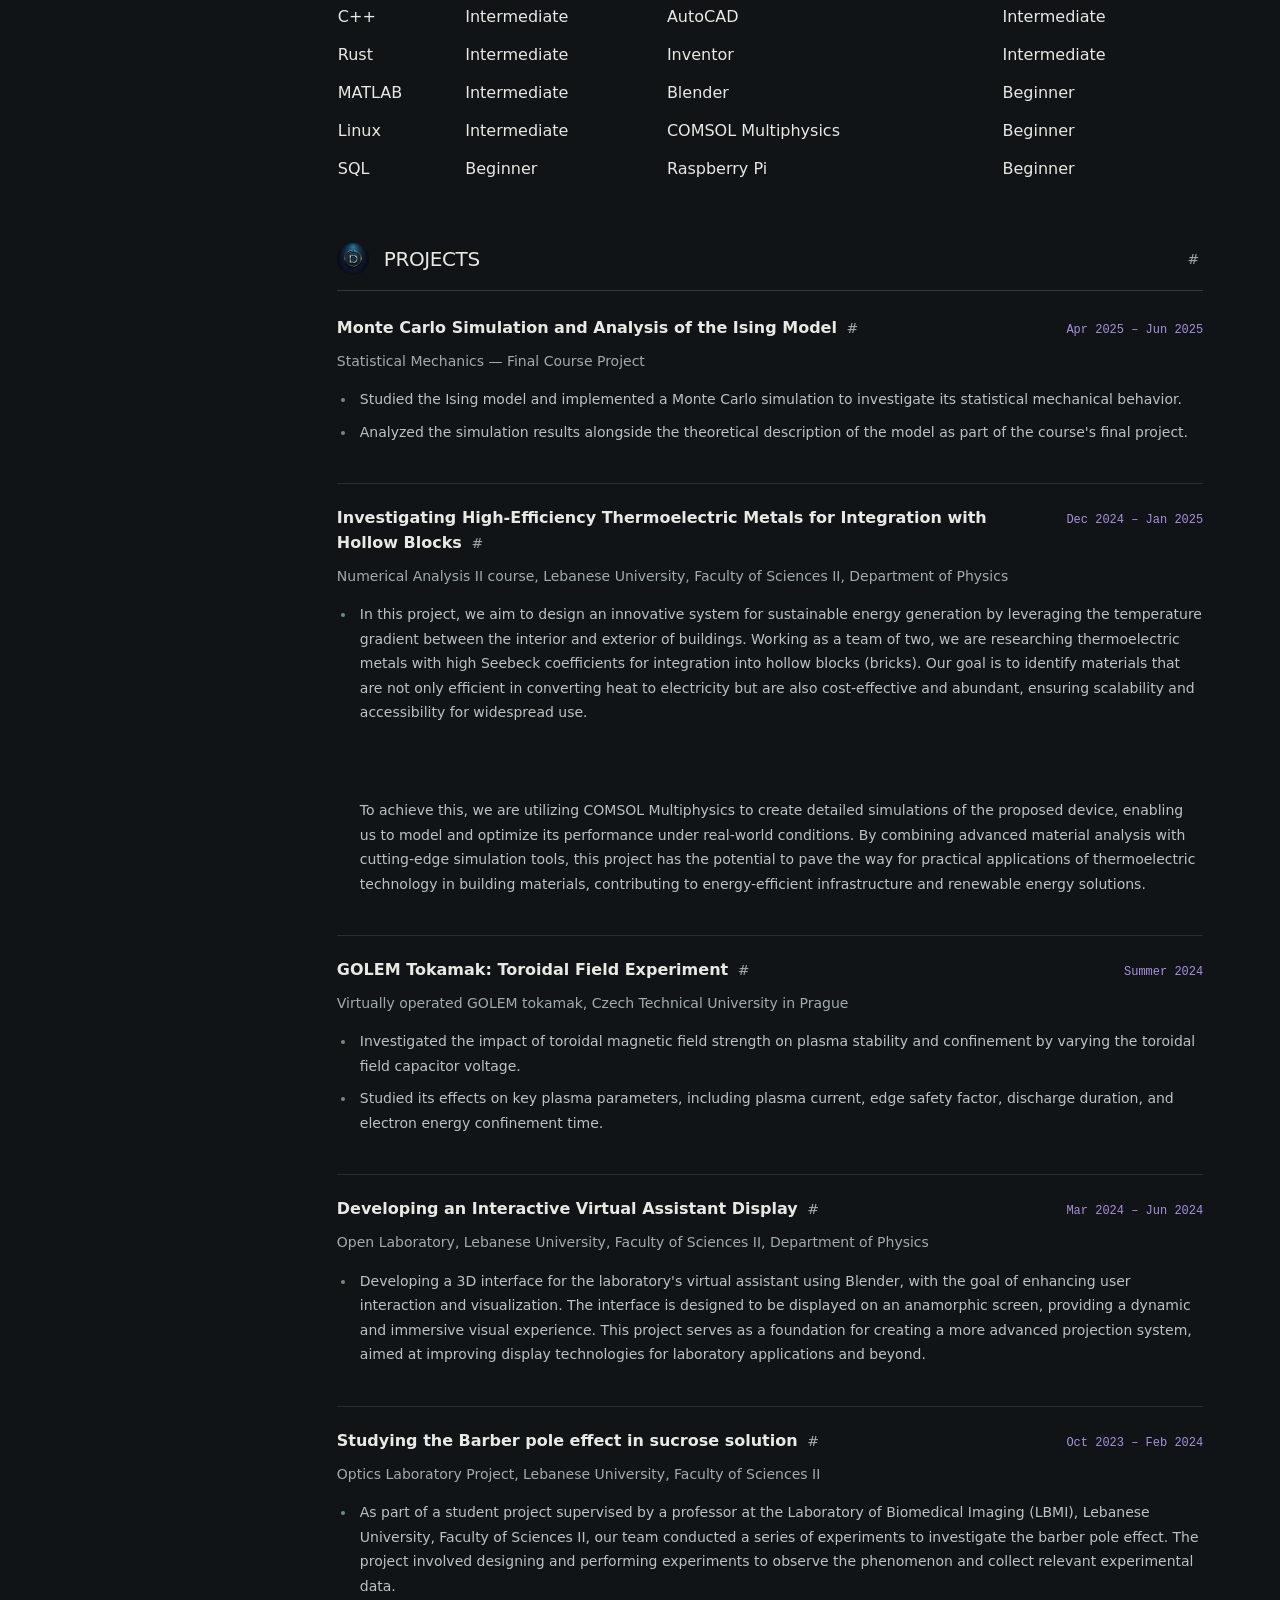
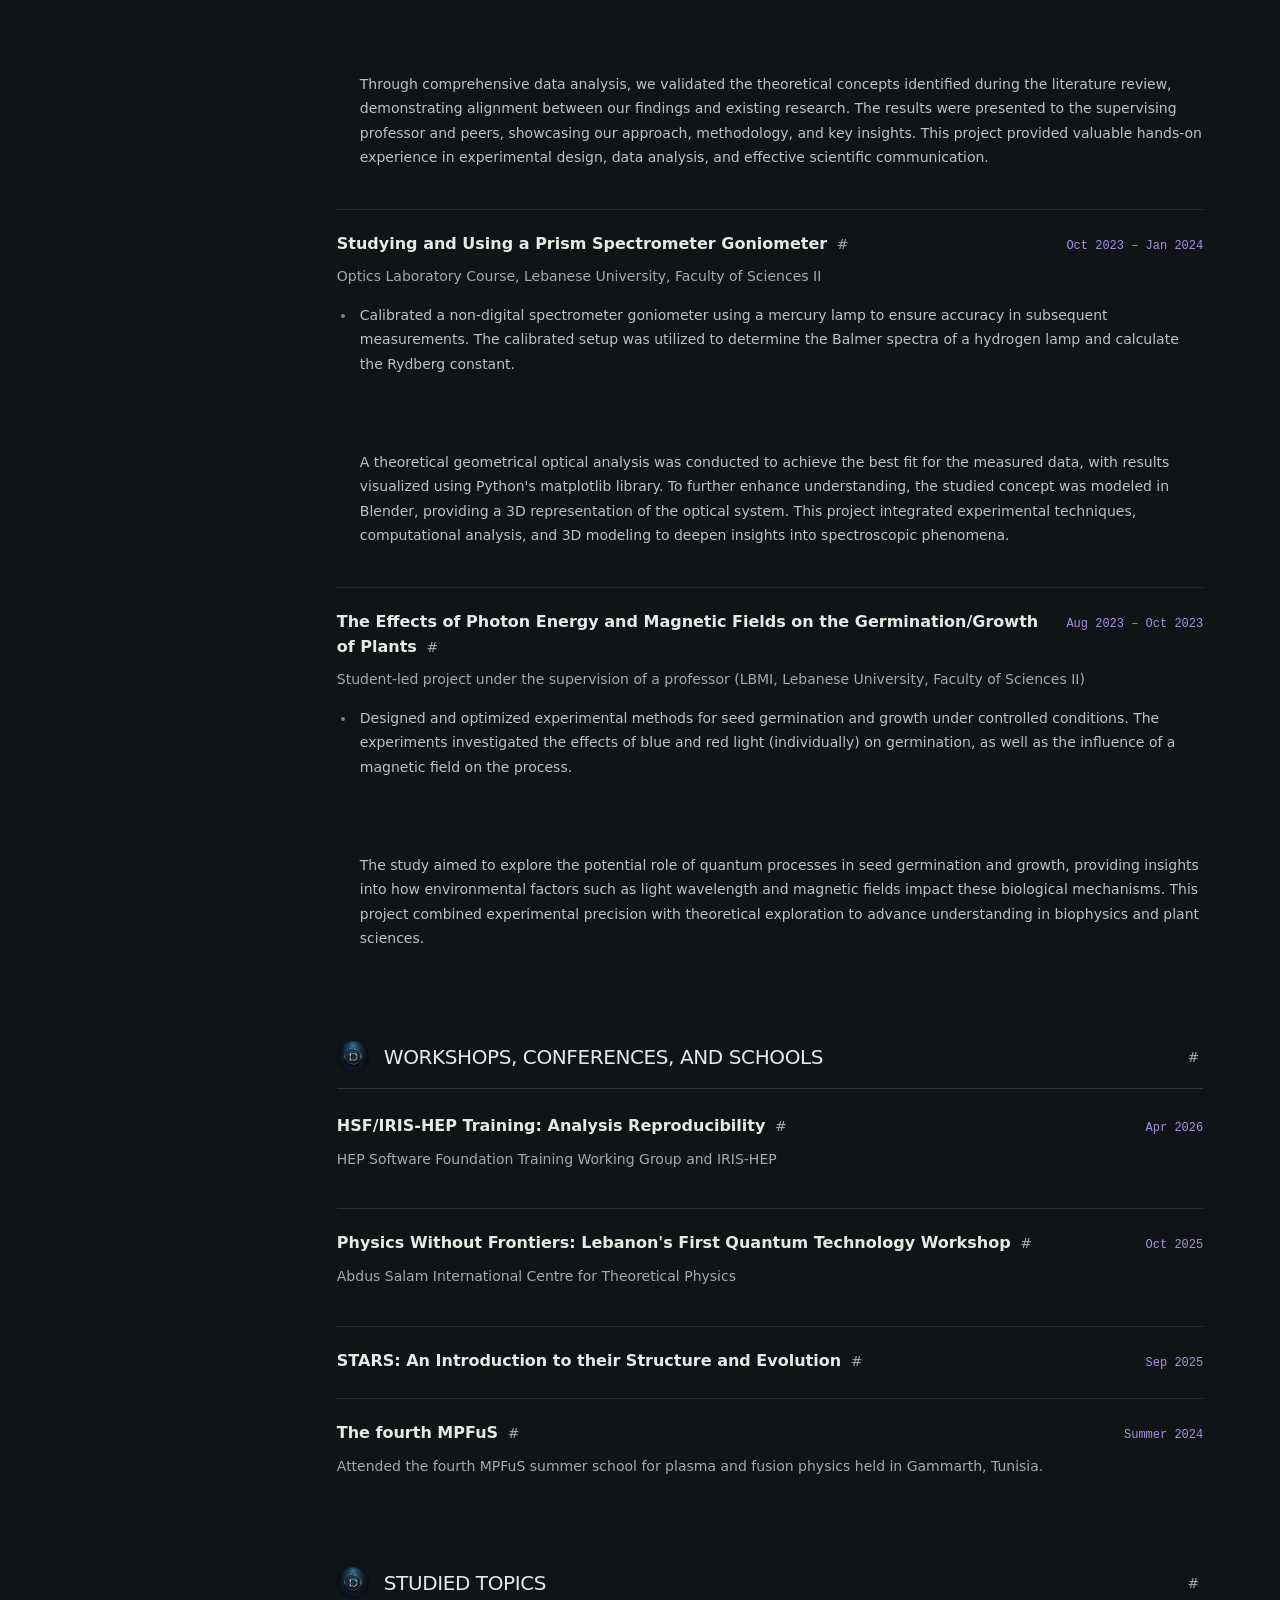
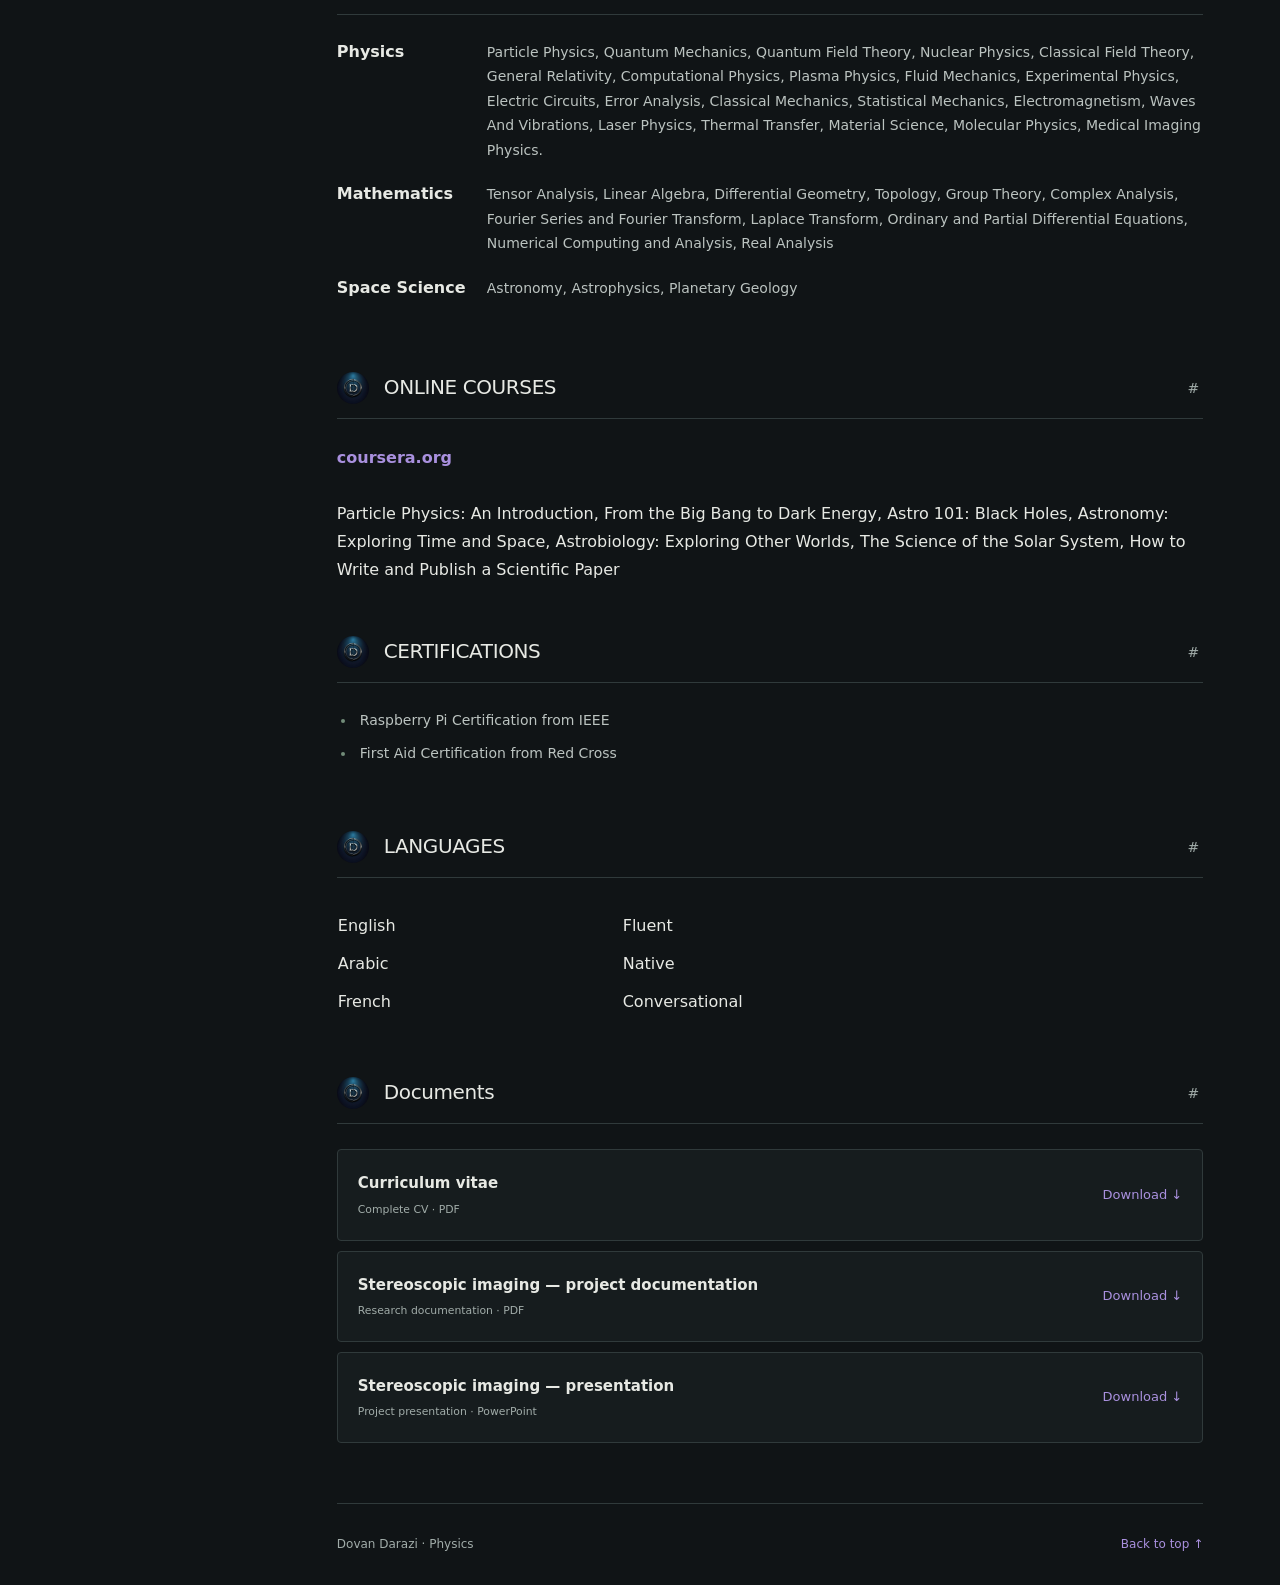
==== commit 3440e8f2: "adding seminar and stuff" ====
--- a/index.html
+++ b/index.html
@@ -149,9 +149,18 @@
 </li></ul>
 
 <br><br>
-<strong>Presentations</strong>
-
-<ul><li> Presented my project on imaging disruptions in magnetic
+<strong>Seminars</strong>
+
+
+<ul><li> <strong>In Search of Our Cosmic Origin</strong>   November 2026<br>
+    Graduate Student Seminar, Department of Physics, American University of Beirut.<br>
+    Seminar on how <span class="math">B</span>-meson decays could connect baryogenesis and dark matter, and how a search for <span class="math">B<sup>+</sup> → Ξ<sub>c</sub><sup>+</sup> + <span>invisible</span></span> in BaBar data can test this mechanism.
+    
+    </li><li> <strong>Access The Project Documents:</strong>
+    <a href="https://dovandarazi.github.io/#publications"><strong>here</strong></a> <br> <br>
+
+    
+    </li><li> Presented my project on imaging disruptions in magnetic
     confinement fusion devices at the first MENA region plasma
     fusion physics (MPFu) conference in Gammarth, Tunisia, as the
     youngest presenter.
@@ -195,7 +204,9 @@
     research objective of their choice.
 
     </li><li> Supervised the team&#x27;s development of a conceptual
-    detector designed to search for dark photons.</li></ul></article></section>
+    detector designed to search for dark photons.</li></ul></article>
+
+<article class="entry" id="academic-tutor"><div class="entry-heading"><h3>Academic Tutor <a class="permalink" href="#academic-tutor" aria-label="Link to this entry">#</a></h3><span class="date"></span></div><p class="context">Private Tutoring</p><ul><li> Tutored students with learning difficulties in Mathematics and Physics.</li></ul></article></section>
 <section id="skills" aria-labelledby="title-skills"><header class="section-title"><img class="section-logo" src="seo-assets/brand.jpg" alt="" width="32" height="32"><h2 id="title-skills">TECHNICAL SKILLS</h2><a class="permalink" href="#skills" aria-label="Link to section">#</a></header><div style="overflow-x:auto"><table style="width:100%;text-align:left;border-spacing:0 8px"><tr><td>
     Python </td><td> Advanced
         </td><td> LaTeX </td><td> Intermediate </td></tr><tr><td>
@@ -302,7 +313,9 @@
     project combined experimental precision with theoretical
     exploration to advance understanding in biophysics and
     plant sciences.</li></ul></article></section>
-<section id="events" aria-labelledby="title-events"><header class="section-title"><img class="section-logo" src="seo-assets/brand.jpg" alt="" width="32" height="32"><h2 id="title-events">WORKSHOPS, CONFERENCES, AND SCHOOLS</h2><a class="permalink" href="#events" aria-label="Link to section">#</a></header><article class="entry" id="quantum-workshop"><div class="entry-heading"><h3>Physics Without Frontiers:
+<section id="events" aria-labelledby="title-events"><header class="section-title"><img class="section-logo" src="seo-assets/brand.jpg" alt="" width="32" height="32"><h2 id="title-events">WORKSHOPS, CONFERENCES, AND SCHOOLS</h2><a class="permalink" href="#events" aria-label="Link to section">#</a></header><article class="entry" id="hsf-iris-hep-training-analysis-reproducibility"><div class="entry-heading"><h3>HSF/IRIS-HEP Training: Analysis Reproducibility <a class="permalink" href="#hsf-iris-hep-training-analysis-reproducibility" aria-label="Link to this entry">#</a></h3><span class="date">Apr 2026</span></div><p class="context">HEP Software Foundation Training Working Group and IRIS-HEP</p></article>
+
+<article class="entry" id="quantum-workshop"><div class="entry-heading"><h3>Physics Without Frontiers:
 Lebanon&#x27;s First Quantum Technology Workshop <a class="permalink" href="#quantum-workshop" aria-label="Link to this entry">#</a></h3><span class="date">Oct 2025</span></div><p class="context">Abdus Salam International Centre for Theoretical Physics</p></article>
 
 <article class="entry" id="stars"><div class="entry-heading"><h3>STARS: An Introduction to their Structure and Evolution <a class="permalink" href="#stars" aria-label="Link to this entry">#</a></h3><span class="date">Sep 2025</span></div></article>
--- a/styles.css
+++ b/styles.css
@@ -1,4 +1,4 @@
-:root{color-scheme:dark;--bg:#101416;--panel:#161c1e;--text:#e7e9e4;--muted:#a1aca9;--accent:#b3ceac;--line:#303a3b}*{box-sizing:border-box}html{scroll-behavior:smooth;scroll-padding-top:28px}body{margin:0;background:var(--bg);color:var(--text);font:16px/1.75 system-ui,-apple-system,BlinkMacSystemFont,"Segoe UI",sans-serif}a{color:var(--accent);text-decoration:none;text-underline-offset:4px}a:hover{text-decoration:underline}a:focus-visible,button:focus-visible{outline:2px solid var(--accent);outline-offset:5px}aside{position:fixed;inset:0 auto 0 0;width:260px;padding:38px 30px;border-right:1px solid var(--line);overflow:auto;background:var(--bg)}.brand{font-size:26px;font-weight:700;color:var(--text);letter-spacing:-1px}.brand span{font-size:10px;letter-spacing:2px;color:var(--muted)}nav{display:grid;gap:7px;margin-top:42px}nav a{font-size:12px;color:var(--muted);padding:3px 0}nav a:hover,nav a.active{color:var(--accent)}.side-contact{display:block;margin-top:35px;font-size:12px}main{max-width:1180px;margin-left:260px;padding:0 6vw}.hero{position:relative;overflow:hidden;padding:78px 0 62px;border-bottom:1px solid var(--line)}.eyebrow{font-size:11px;letter-spacing:2.5px;color:var(--accent)}h1{font-family:Georgia,"Times New Roman",serif;font-size:clamp(64px,7vw,100px);font-weight:400;line-height:1;letter-spacing:-4px;margin:28px 0}h1 em{font-weight:400;color:var(--accent)}.intro{color:var(--text);font-size:20px;line-height:1.6}.contact{display:flex;flex-wrap:wrap;gap:8px 20px;color:var(--muted);font-size:12px;position:relative;z-index:1}.actions{display:flex;align-items:center;gap:27px;margin-top:28px;font-size:13px;position:relative;z-index:1}.button{background:var(--accent);color:var(--bg);padding:11px 18px;border-radius:3px}.orbit{position:absolute;width:240px;height:240px;right:-60px;top:90px;opacity:.25;pointer-events:none;transform:rotate(-25deg)}.orbit i{position:absolute;inset:0;border:1px solid var(--accent);border-radius:50%;transform:scaleX(.4)}.orbit i:nth-child(2){transform:rotate(60deg) scaleX(.4)}.orbit i:nth-child(3){transform:rotate(120deg) scaleX(.4)}.orbit b{position:absolute;left:48%;top:48%;width:10px;height:10px;background:var(--accent);border-radius:50%}section{padding:40px 0 10px;scroll-margin-top:20px}.section-title{display:flex;align-items:baseline;gap:15px;border-bottom:1px solid var(--line);padding-bottom:13px;margin-bottom:25px}.section-title>span{font:11px monospace;color:var(--accent)}h2{font-size:20px;letter-spacing:-.4px;font-weight:500;margin:0}h3{font-size:16px;font-weight:600;margin:0;line-height:1.55}.permalink{font-weight:400;color:var(--muted);font-size:14px;padding:0 4px}.section-title>.permalink{margin-left:auto}.entry{padding:0 0 25px;margin-bottom:22px;border-bottom:1px solid #252e30;scroll-margin-top:24px}.entry:last-child{margin-bottom:0;border-bottom:0}.entry-heading{display:flex;align-items:baseline;justify-content:space-between;gap:25px}.date{white-space:nowrap;color:var(--accent);font:12px/1.7 monospace}.context{color:var(--muted);font-size:14px;margin:8px 0 12px}p{margin:12px 0}li{padding-left:4px;margin:8px 0;color:#bbc3c0}ul{padding-left:19px;font-size:14px}li::marker{color:#728c79}section>p,.topic p{color:#bbc3c0;font-size:14px}.interests{font-size:18px!important;line-height:1.9}.skills{display:grid;grid-template-columns:1fr 1fr;gap:0 30px;margin:0}.skills>div{display:flex;justify-content:space-between;gap:15px;padding:12px 0;border-bottom:1px solid #252e30;font-size:13px}dd{margin:0;color:var(--muted)}.topic{display:grid;grid-template-columns:130px 1fr;gap:20px;margin:20px 0}.topic p{margin:0}.document{display:flex;justify-content:space-between;gap:20px;align-items:center;padding:20px;border:1px solid var(--line);border-radius:4px;background:var(--panel);font-size:13px;margin:10px 0}.document strong{color:var(--text);font-size:15px}.document small{display:block;color:var(--muted);margin-top:4px}.document:hover{border-color:var(--accent);text-decoration:none}footer{display:flex;justify-content:space-between;gap:20px;border-top:1px solid var(--line);padding:30px 0;margin-top:40px;color:var(--muted);font-size:12px}.skip{position:fixed;top:-100px;left:20px;z-index:10;padding:10px;background:var(--panel)}.skip:focus{top:10px}@media(min-width:1500px){main{margin-left:auto;margin-right:auto;padding-left:140px}}@media(max-width:900px){aside{position:relative;width:auto;padding:20px 6vw;border-right:0;border-bottom:1px solid var(--line)}nav{display:flex;overflow:auto;gap:20px;margin-top:14px;padding-bottom:5px}nav a{white-space:nowrap}.side-contact{display:none}main{margin:0;padding:0 6vw}.hero{padding:48px 0}.orbit{right:-40px;top:50px}}@media(max-width:560px){.entry-heading{display:block}.date{display:block;margin-top:6px}.skills{grid-template-columns:1fr}.topic{grid-template-columns:1fr;gap:5px}.orbit{opacity:.12;right:-100px}.contact{display:grid;gap:6px}.section-title{gap:10px}h2{font-size:19px}.document{padding:15px;align-items:flex-start}.document>span:last-child{white-space:nowrap;font-size:11px}.hero h1{font-size:76px}}@media(prefers-reduced-motion:reduce){html{scroll-behavior:auto}}@media print{aside,.actions,.orbit,.permalink,.skip,footer{display:none}body{background:white;color:black;font-size:10pt}main{margin:0;padding:0;max-width:none}.hero{padding:0 0 20px}h1{font-size:36px}h1 br{display:none}h1 em{margin-left:10px;color:black}section{padding-top:20px}a,li,p,.context,.date,.intro,section>p,.topic p{color:black!important}.entry{break-inside:auto}.entry-heading,.section-title{break-after:avoid}.document{background:white}}
+:root{color-scheme:dark;--bg:#101416;--panel:#161c1e;--text:#e7e9e4;--muted:#a1aca9;--accent:#a990de;--line:#303a3b}*{box-sizing:border-box}html{scroll-behavior:smooth;scroll-padding-top:28px}body{margin:0;background:var(--bg);color:var(--text);font:16px/1.75 system-ui,-apple-system,BlinkMacSystemFont,"Segoe UI",sans-serif}a{color:var(--accent);text-decoration:none;text-underline-offset:4px}a:hover{text-decoration:underline}a:focus-visible,button:focus-visible{outline:2px solid var(--accent);outline-offset:5px}aside{position:fixed;inset:0 auto 0 0;width:260px;padding:38px 30px;border-right:1px solid var(--line);overflow:auto;background:var(--bg)}.brand{font-size:26px;font-weight:700;color:var(--text);letter-spacing:-1px}.brand span{font-size:10px;letter-spacing:2px;color:var(--muted)}nav{display:grid;gap:7px;margin-top:42px}nav a{font-size:12px;color:var(--muted);padding:3px 0}nav a:hover,nav a.active{color:var(--accent)}.side-contact{display:block;margin-top:35px;font-size:12px}main{max-width:1180px;margin-left:260px;padding:0 6vw}.hero{position:relative;overflow:hidden;padding:78px 0 62px;border-bottom:1px solid var(--line)}.eyebrow{font-size:11px;letter-spacing:2.5px;color:var(--accent)}h1{font-family:Georgia,"Times New Roman",serif;font-size:clamp(64px,7vw,100px);font-weight:400;line-height:1;letter-spacing:-4px;margin:28px 0}h1 em{font-weight:400;color:var(--accent)}.intro{color:var(--text);font-size:20px;line-height:1.6}.contact{display:flex;flex-wrap:wrap;gap:8px 20px;color:var(--muted);font-size:12px;position:relative;z-index:1}.actions{display:flex;align-items:center;gap:27px;margin-top:28px;font-size:13px;position:relative;z-index:1}.button{background:var(--accent);color:var(--bg);padding:11px 18px;border-radius:3px}.orbit{position:absolute;width:240px;height:240px;right:-60px;top:90px;opacity:.25;pointer-events:none;transform:rotate(-25deg)}.orbit i{position:absolute;inset:0;border:1px solid var(--accent);border-radius:50%;transform:scaleX(.4)}.orbit i:nth-child(2){transform:rotate(60deg) scaleX(.4)}.orbit i:nth-child(3){transform:rotate(120deg) scaleX(.4)}.orbit b{position:absolute;left:48%;top:48%;width:10px;height:10px;background:var(--accent);border-radius:50%}section{padding:40px 0 10px;scroll-margin-top:20px}.section-title{display:flex;align-items:baseline;gap:15px;border-bottom:1px solid var(--line);padding-bottom:13px;margin-bottom:25px}.section-title>span{font:11px monospace;color:var(--accent)}h2{font-size:20px;letter-spacing:-.4px;font-weight:500;margin:0}h3{font-size:16px;font-weight:600;margin:0;line-height:1.55}.permalink{font-weight:400;color:var(--muted);font-size:14px;padding:0 4px}.section-title>.permalink{margin-left:auto}.entry{padding:0 0 25px;margin-bottom:22px;border-bottom:1px solid #252e30;scroll-margin-top:24px}.entry:last-child{margin-bottom:0;border-bottom:0}.entry-heading{display:flex;align-items:baseline;justify-content:space-between;gap:25px}.date{white-space:nowrap;color:var(--accent);font:12px/1.7 monospace}.context{color:var(--muted);font-size:14px;margin:8px 0 12px}p{margin:12px 0}li{padding-left:4px;margin:8px 0;color:#bbc3c0}ul{padding-left:19px;font-size:14px}li::marker{color:#728c79}section>p,.topic p{color:#bbc3c0;font-size:14px}.interests{font-size:18px!important;line-height:1.9}.skills{display:grid;grid-template-columns:1fr 1fr;gap:0 30px;margin:0}.skills>div{display:flex;justify-content:space-between;gap:15px;padding:12px 0;border-bottom:1px solid #252e30;font-size:13px}dd{margin:0;color:var(--muted)}.topic{display:grid;grid-template-columns:130px 1fr;gap:20px;margin:20px 0}.topic p{margin:0}.document{display:flex;justify-content:space-between;gap:20px;align-items:center;padding:20px;border:1px solid var(--line);border-radius:4px;background:var(--panel);font-size:13px;margin:10px 0}.document strong{color:var(--text);font-size:15px}.document small{display:block;color:var(--muted);margin-top:4px}.document:hover{border-color:var(--accent);text-decoration:none}footer{display:flex;justify-content:space-between;gap:20px;border-top:1px solid var(--line);padding:30px 0;margin-top:40px;color:var(--muted);font-size:12px}.skip{position:fixed;top:-100px;left:20px;z-index:10;padding:10px;background:var(--panel)}.skip:focus{top:10px}@media(min-width:1500px){main{margin-left:auto;margin-right:auto;padding-left:140px}}@media(max-width:900px){aside{position:relative;width:auto;padding:20px 6vw;border-right:0;border-bottom:1px solid var(--line)}nav{display:flex;overflow:auto;gap:20px;margin-top:14px;padding-bottom:5px}nav a{white-space:nowrap}.side-contact{display:none}main{margin:0;padding:0 6vw}.hero{padding:48px 0}.orbit{right:-40px;top:50px}}@media(max-width:560px){.entry-heading{display:block}.date{display:block;margin-top:6px}.skills{grid-template-columns:1fr}.topic{grid-template-columns:1fr;gap:5px}.orbit{opacity:.12;right:-100px}.contact{display:grid;gap:6px}.section-title{gap:10px}h2{font-size:19px}.document{padding:15px;align-items:flex-start}.document>span:last-child{white-space:nowrap;font-size:11px}.hero h1{font-size:76px}}@media(prefers-reduced-motion:reduce){html{scroll-behavior:auto}}@media print{aside,.actions,.orbit,.permalink,.skip,footer{display:none}body{background:white;color:black;font-size:10pt}main{margin:0;padding:0;max-width:none}.hero{padding:0 0 20px}h1{font-size:36px}h1 br{display:none}h1 em{margin-left:10px;color:black}section{padding-top:20px}a,li,p,.context,.date,.intro,section>p,.topic p{color:black!important}.entry{break-inside:auto}.entry-heading,.section-title{break-after:avoid}.document{background:white}}
 /* Section identity: the original DD logo replaces section numbers. */
 .section-logo{width:32px;height:32px;object-fit:cover;border-radius:50%;flex:0 0 32px;align-self:center}
 .section-title{align-items:center}
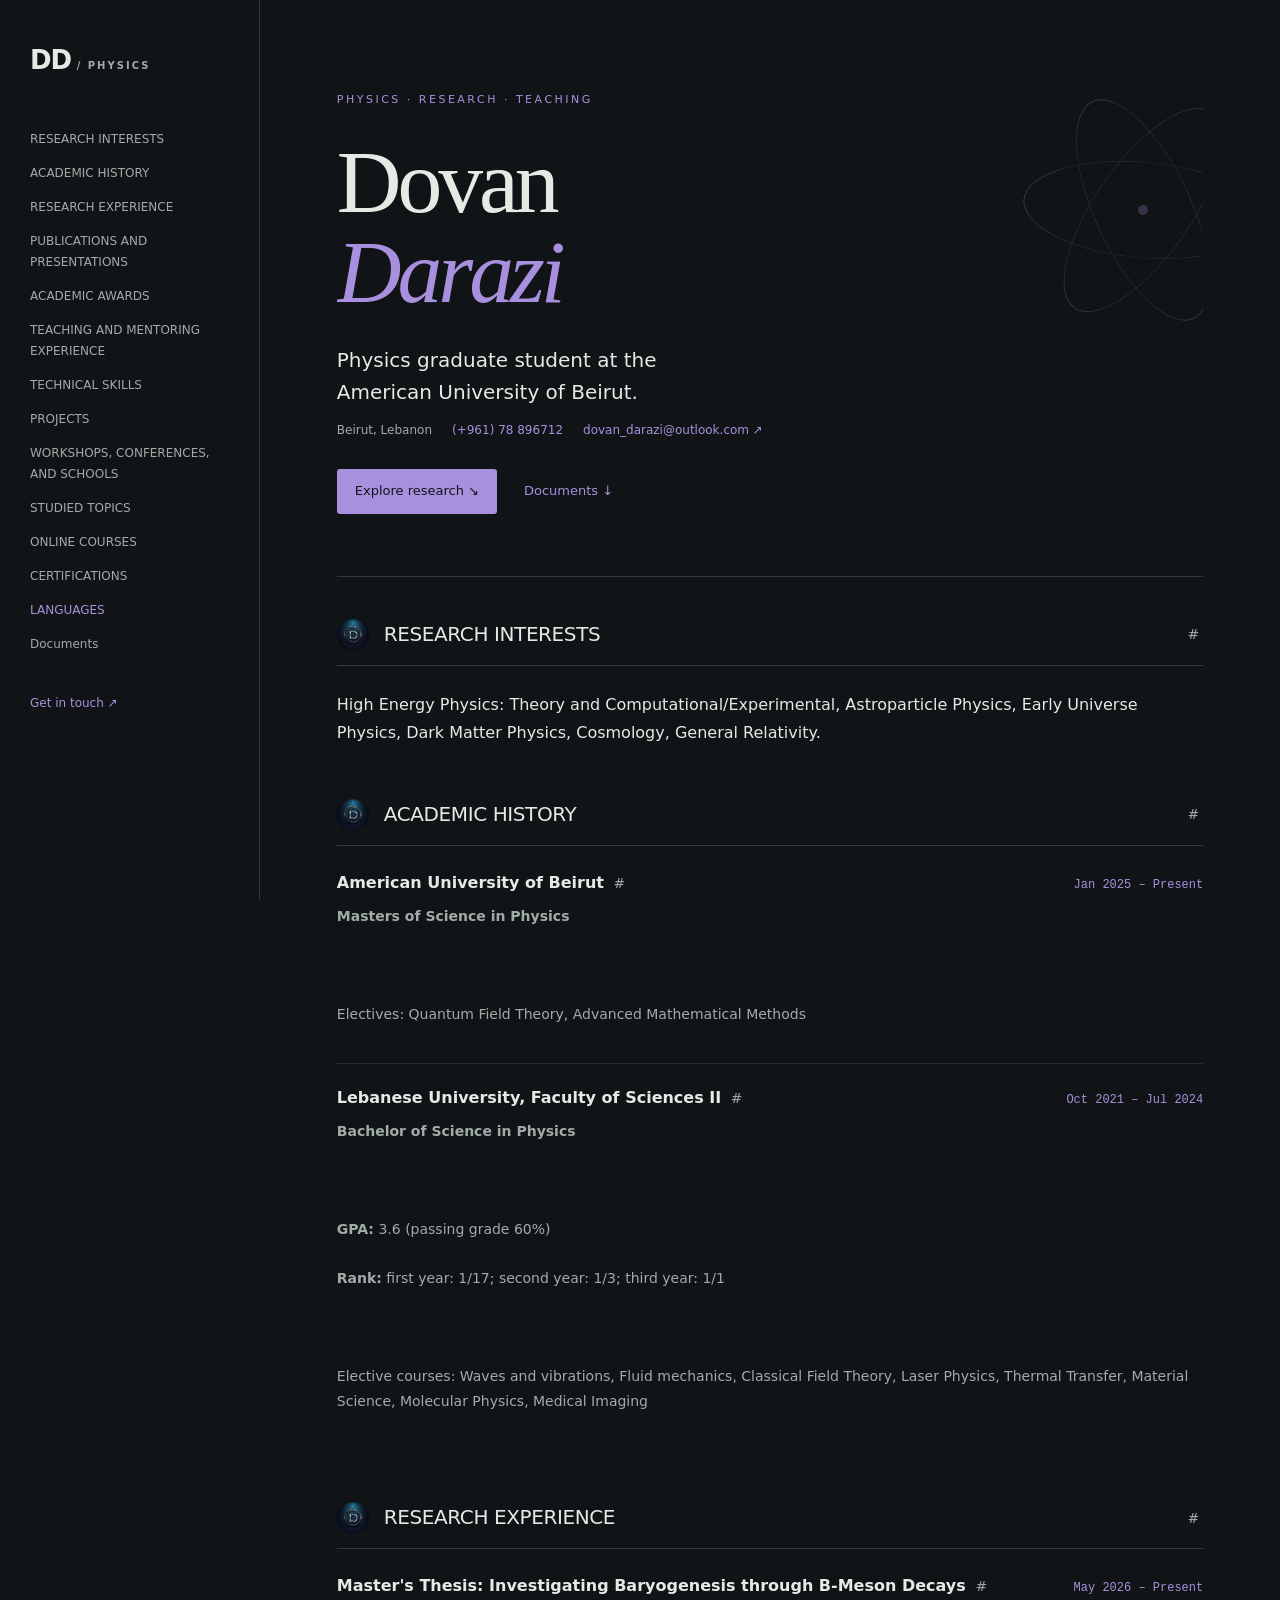
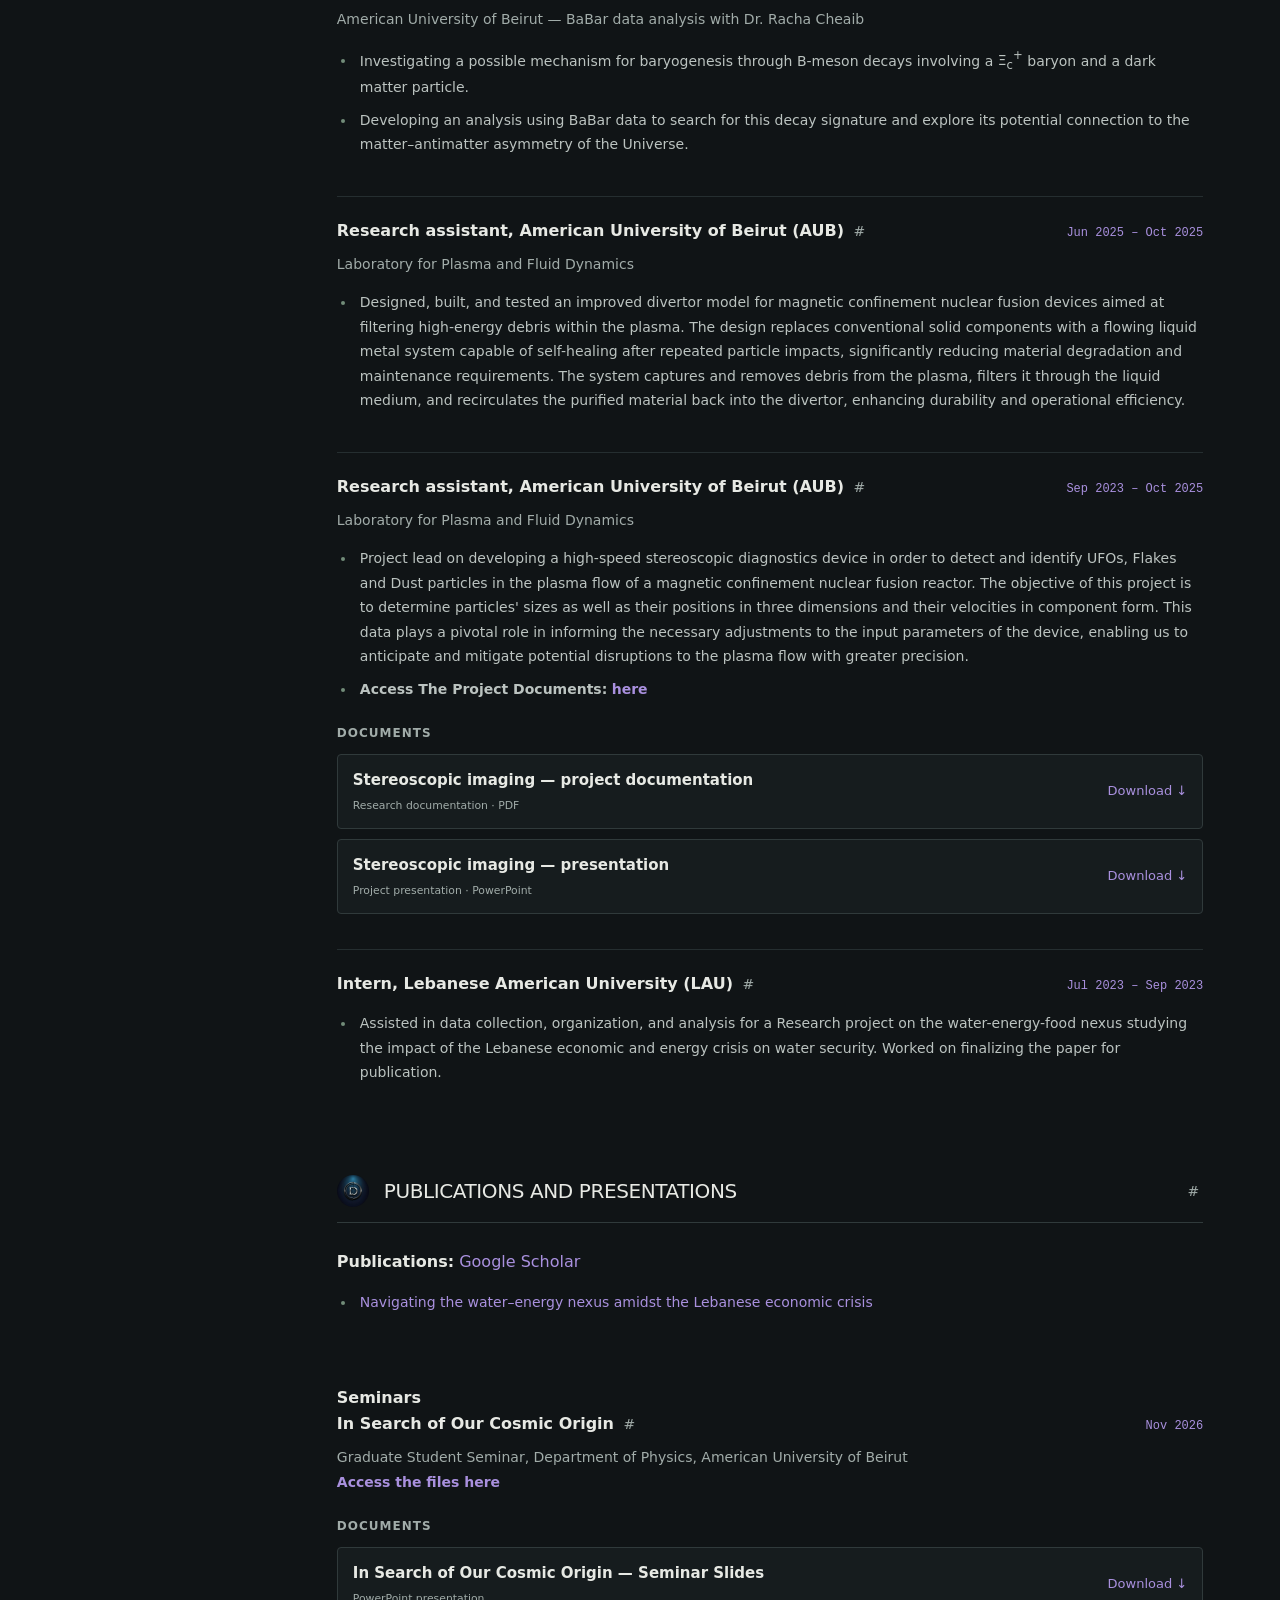
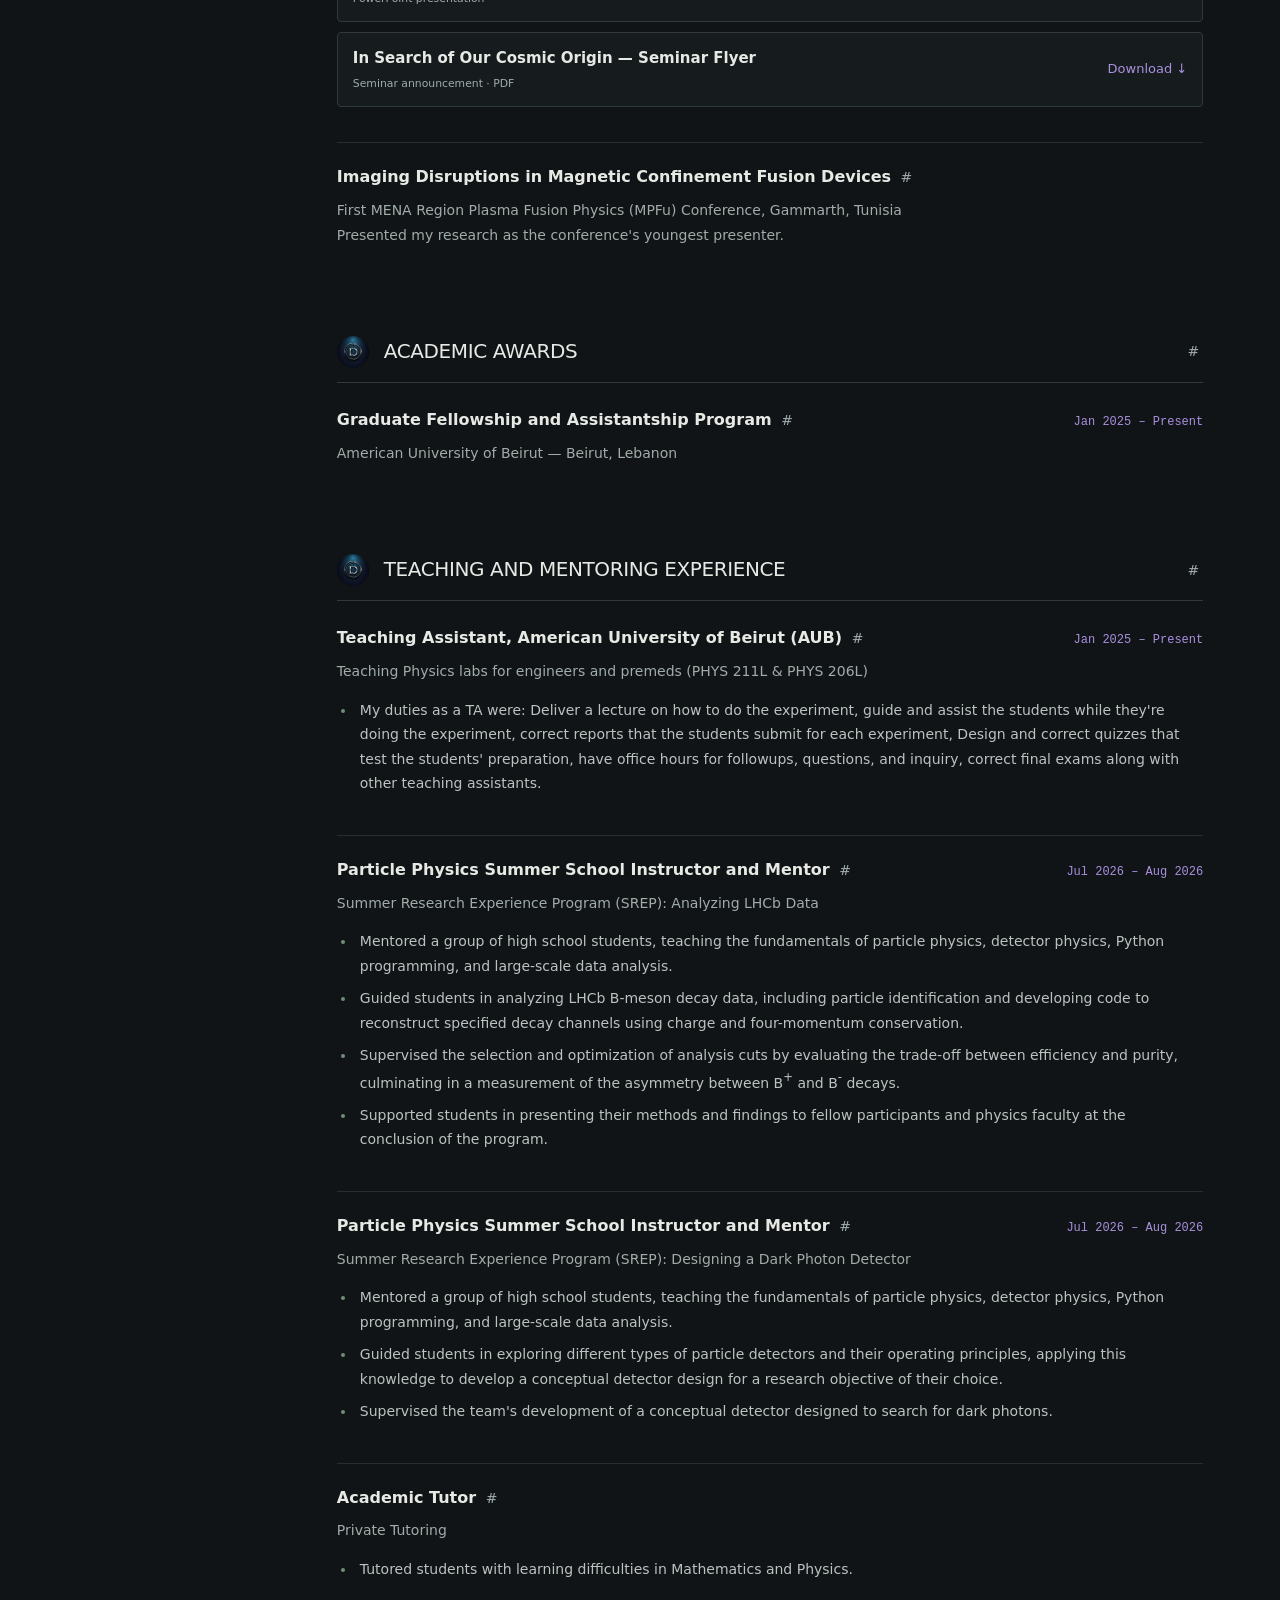
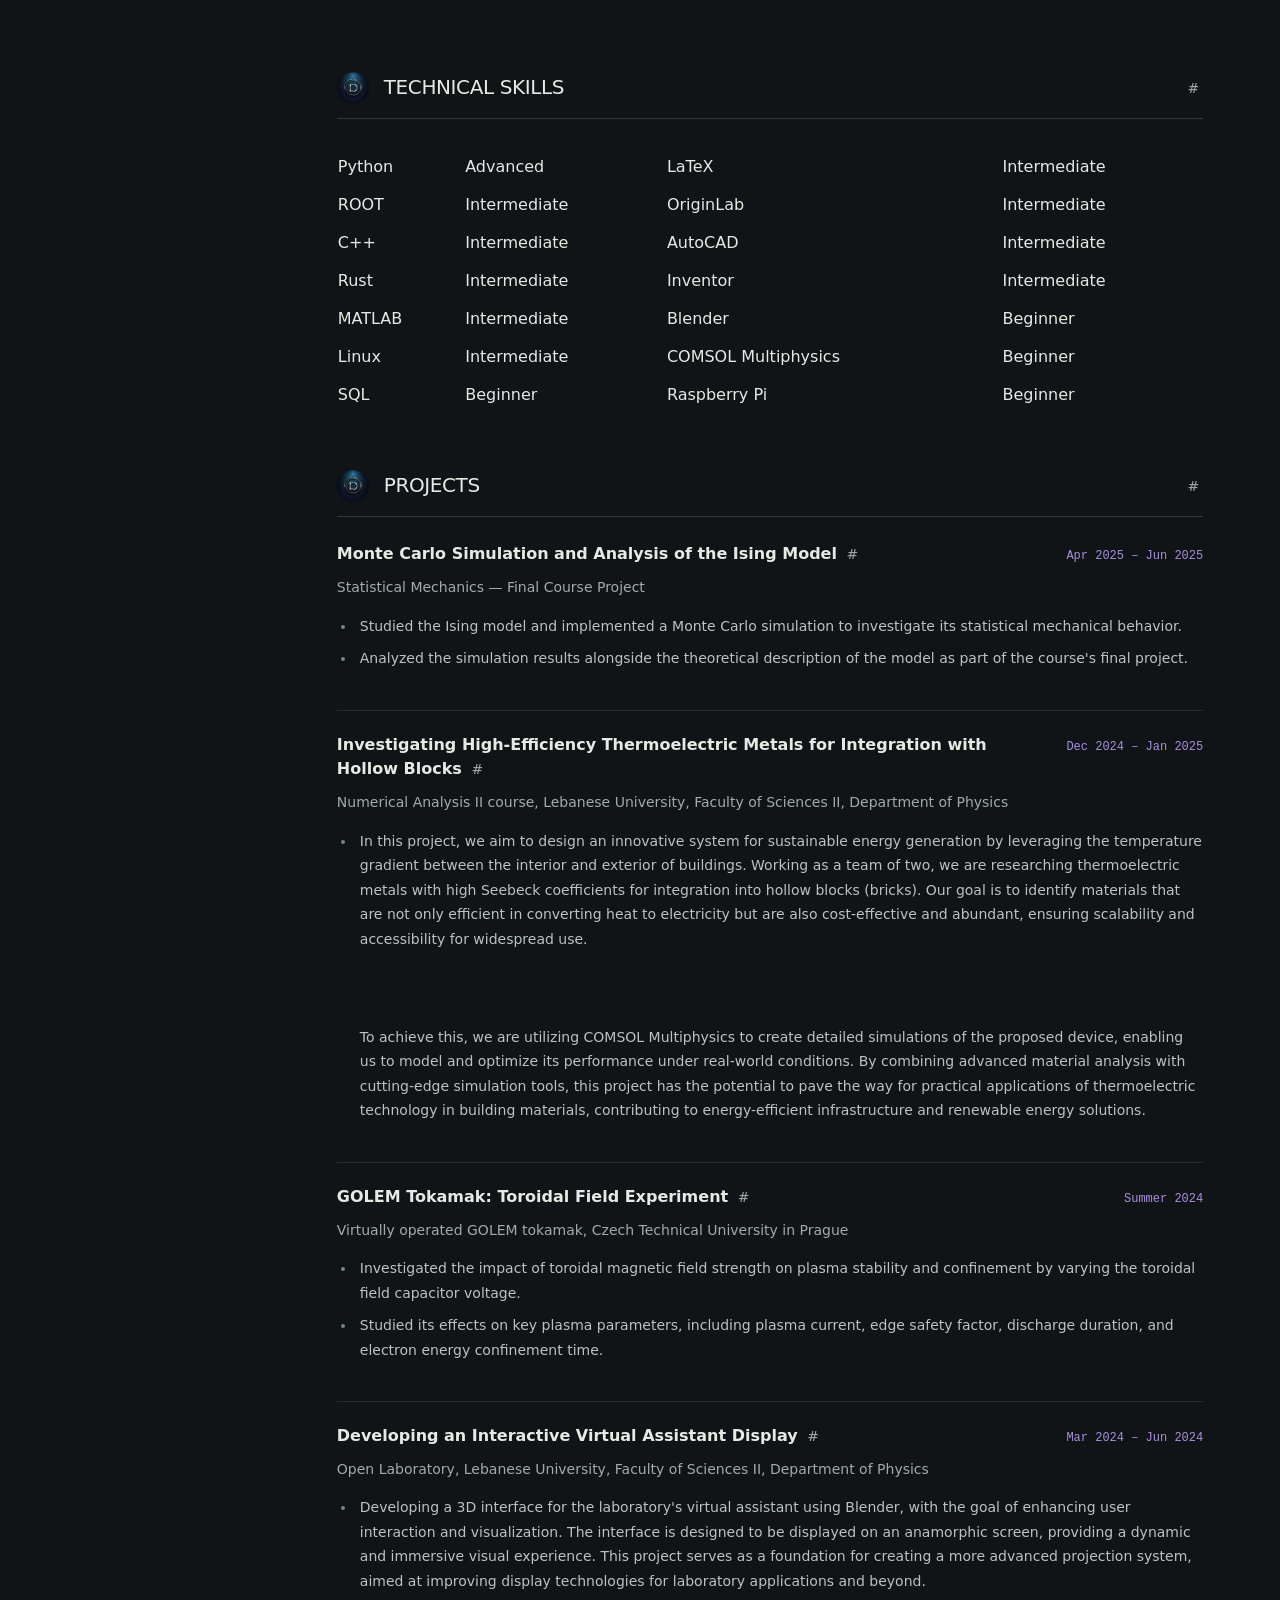
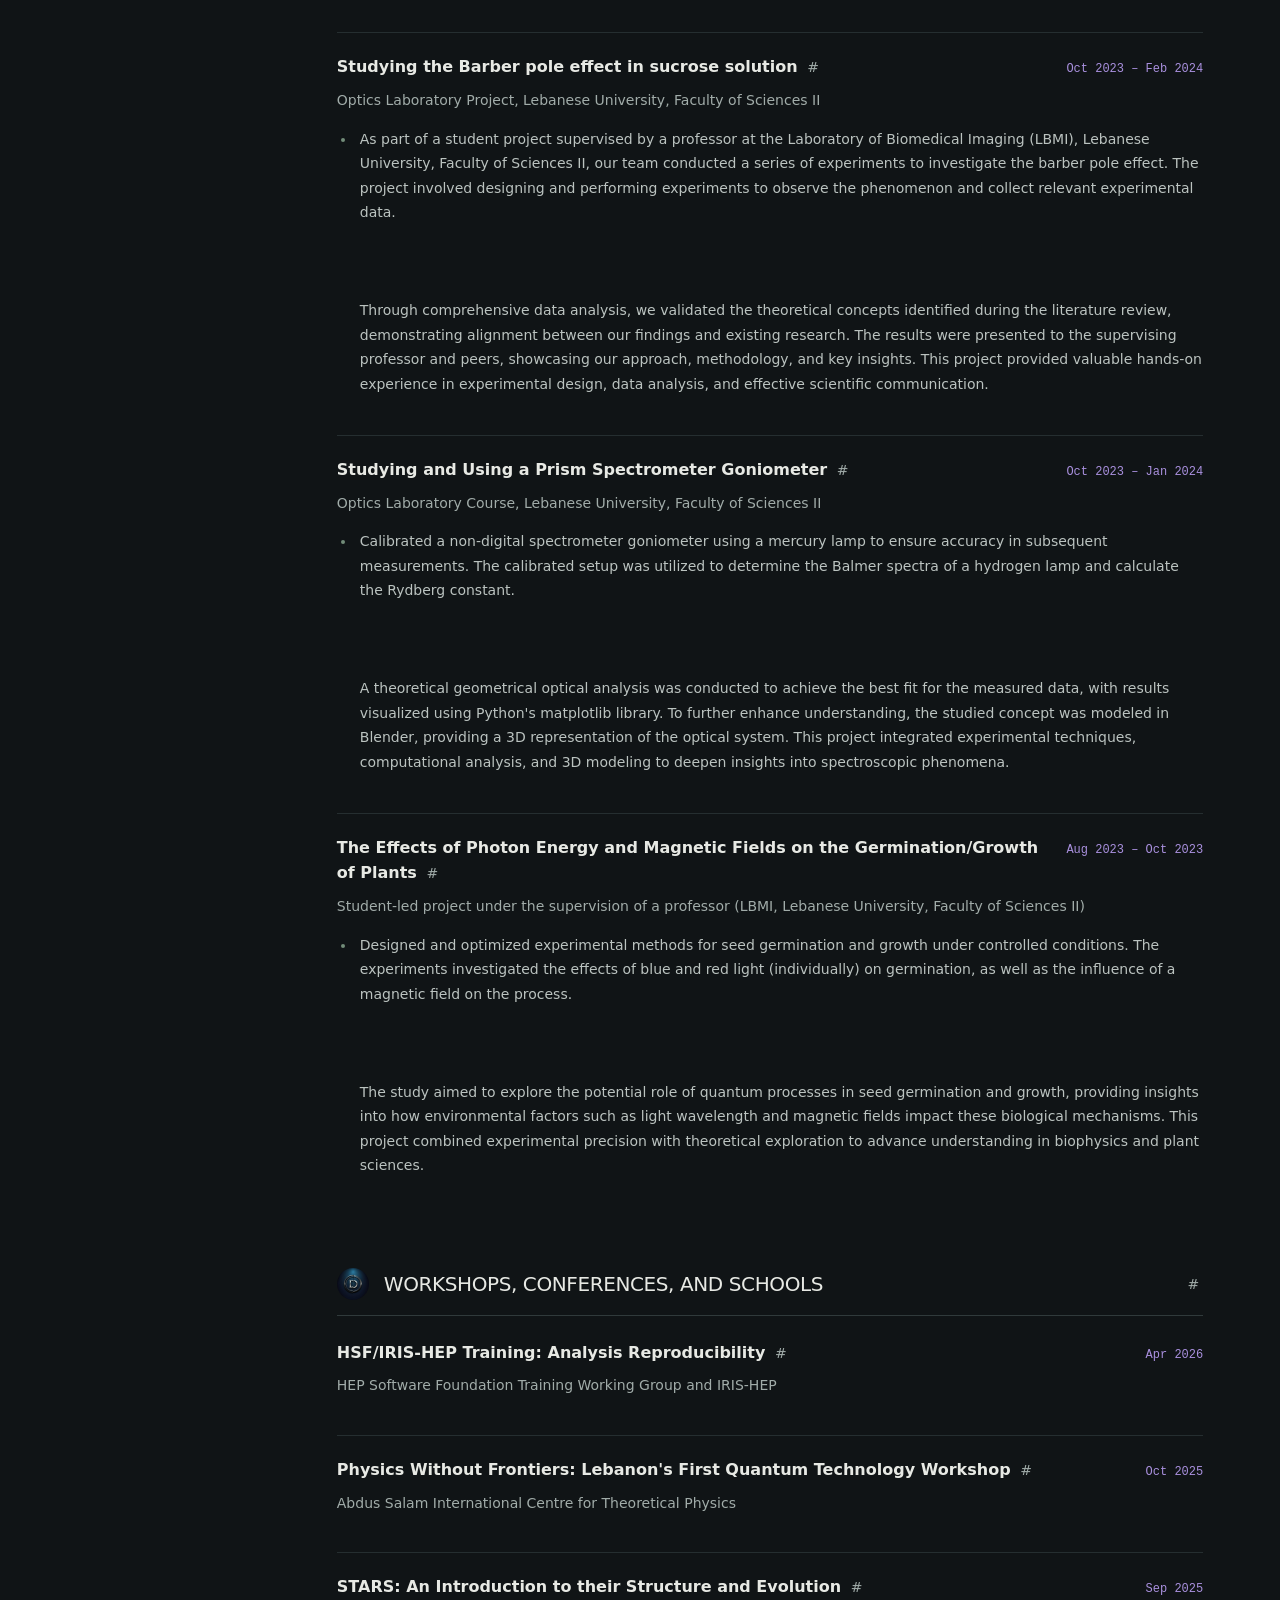
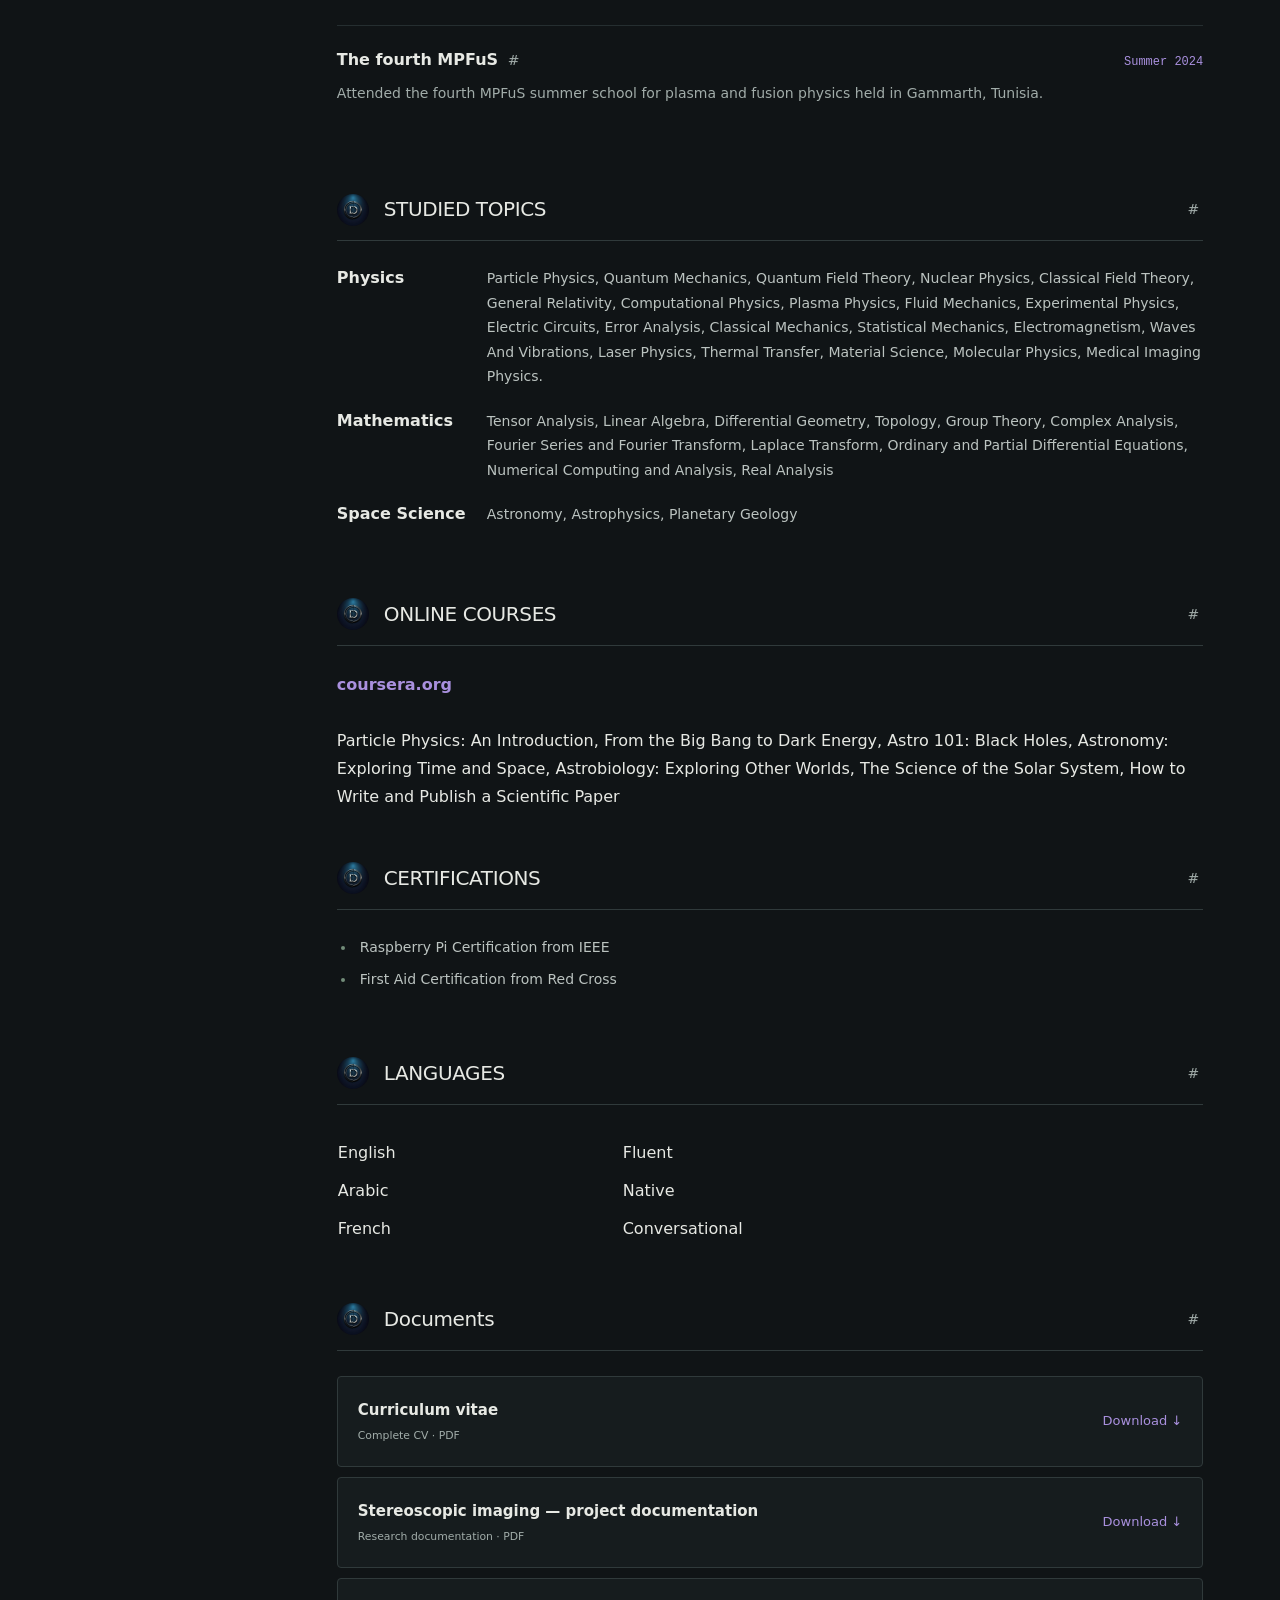
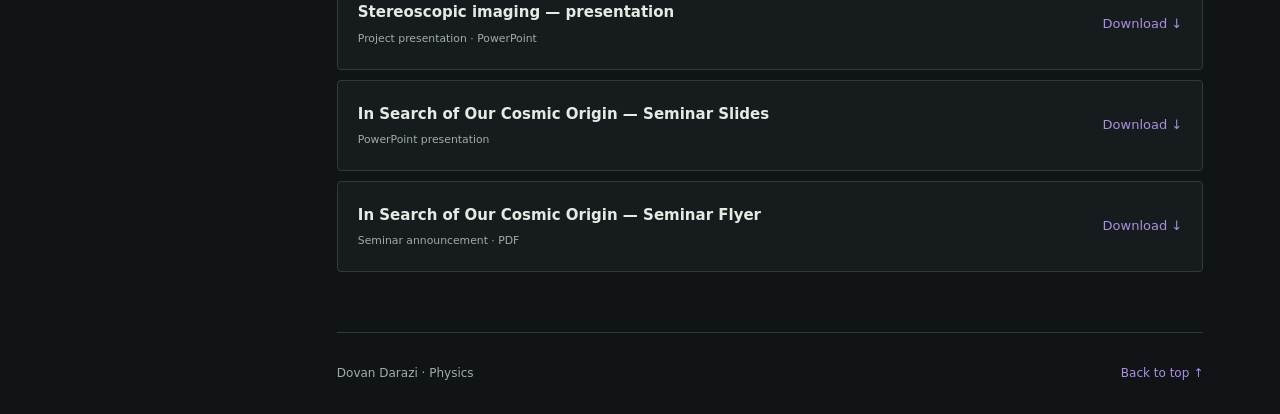
==== commit a5075c53: "cosmic origin" ====
--- a/index.html
+++ b/index.html
@@ -151,20 +151,11 @@
 <br><br>
 <strong>Seminars</strong>
 
-
-<ul><li> <strong>In Search of Our Cosmic Origin</strong>   November 2026<br>
-    Graduate Student Seminar, Department of Physics, American University of Beirut.<br>
-    Seminar on how <span class="math">B</span>-meson decays could connect baryogenesis and dark matter, and how a search for <span class="math">B<sup>+</sup> → Ξ<sub>c</sub><sup>+</sup> + <span>invisible</span></span> in BaBar data can test this mechanism.
-    
-    </li><li> <strong>Access The Project Documents:</strong>
-    <a href="https://dovandarazi.github.io/#publications"><strong>here</strong></a> <br> <br>
-
-    
-    </li><li> Presented my project on imaging disruptions in magnetic
-    confinement fusion devices at the first MENA region plasma
-    fusion physics (MPFu) conference in Gammarth, Tunisia, as the
-    youngest presenter.
-</li></ul></section>
+<article class="entry" id="in-search-of-our-cosmic-origin"><div class="entry-heading"><h3>In Search of Our Cosmic Origin <a class="permalink" href="#in-search-of-our-cosmic-origin" aria-label="Link to this entry">#</a></h3><span class="date">Nov 2026</span></div><p class="context">Graduate Student Seminar, Department of Physics, American University of Beirut<br>
+<a href="https://dovandarazi.github.io/#publications"><strong>Access the files here</strong></a></p></article>
+
+<article class="entry" id="imaging-disruptions-in-magnetic-confinement-fusion-devices"><div class="entry-heading"><h3>Imaging Disruptions in Magnetic Confinement Fusion Devices <a class="permalink" href="#imaging-disruptions-in-magnetic-confinement-fusion-devices" aria-label="Link to this entry">#</a></h3><span class="date"></span></div><p class="context">First MENA Region Plasma Fusion Physics (MPFu) Conference, Gammarth, Tunisia<br>
+Presented my research as the conference&#x27;s youngest presenter.</p></article></section>
 <section id="awards" aria-labelledby="title-awards"><header class="section-title"><img class="section-logo" src="seo-assets/brand.jpg" alt="" width="32" height="32"><h2 id="title-awards">ACADEMIC AWARDS</h2><a class="permalink" href="#awards" aria-label="Link to section">#</a></header><article class="entry" id="graduate-fellowship"><div class="entry-heading"><h3>Graduate Fellowship and Assistantship Program <a class="permalink" href="#graduate-fellowship" aria-label="Link to this entry">#</a></h3><span class="date">Jan 2025 – Present</span></div><p class="context">American University of Beirut — Beirut, Lebanon</p></article></section>
 <section id="teaching" aria-labelledby="title-teaching"><header class="section-title"><img class="section-logo" src="seo-assets/brand.jpg" alt="" width="32" height="32"><h2 id="title-teaching">TEACHING AND MENTORING EXPERIENCE</h2><a class="permalink" href="#teaching" aria-label="Link to section">#</a></header><article class="entry" id="teaching-assistant"><div class="entry-heading"><h3>Teaching Assistant, American University of Beirut (AUB) <a class="permalink" href="#teaching-assistant" aria-label="Link to this entry">#</a></h3><span class="date">Jan 2025 – Present</span></div><p class="context">Teaching Physics labs for engineers and premeds
 (PHYS 211L &amp; PHYS 206L)</p><ul><li> My duties as a TA were: Deliver a lecture on how to do
